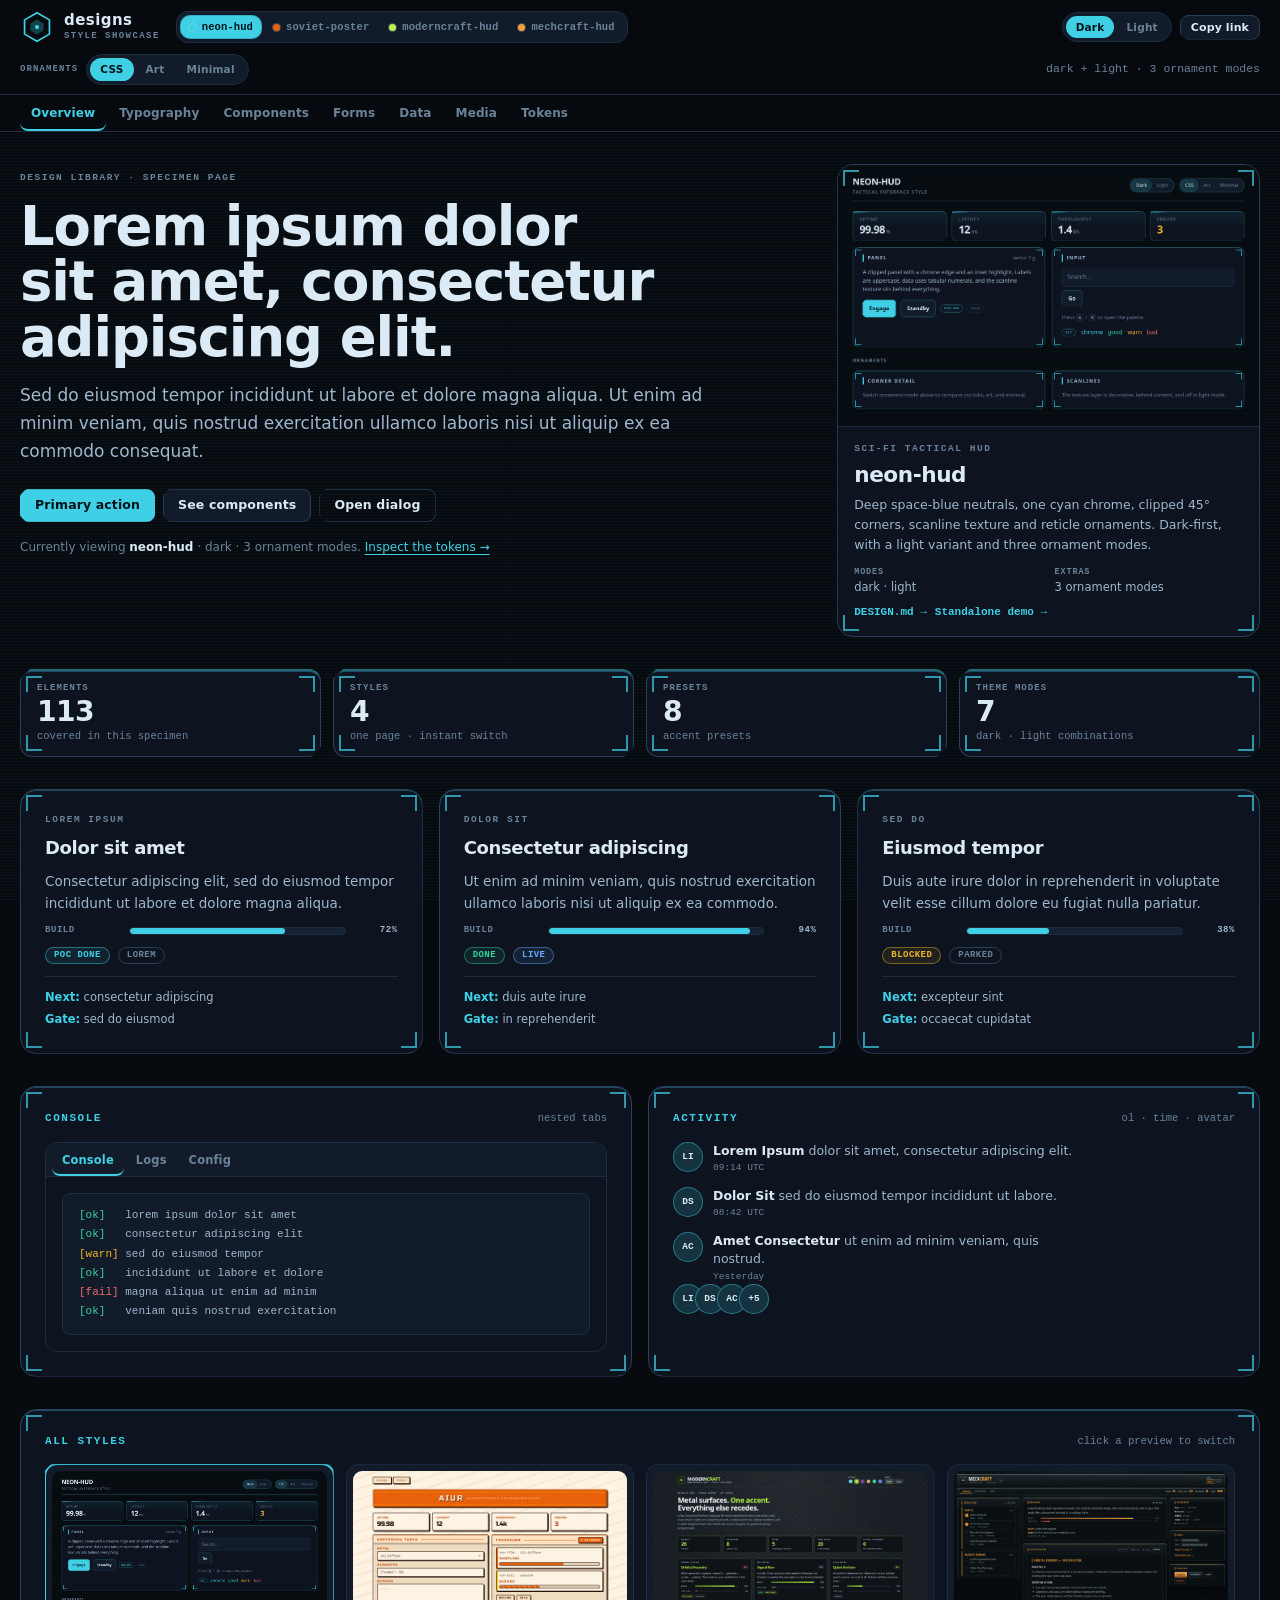
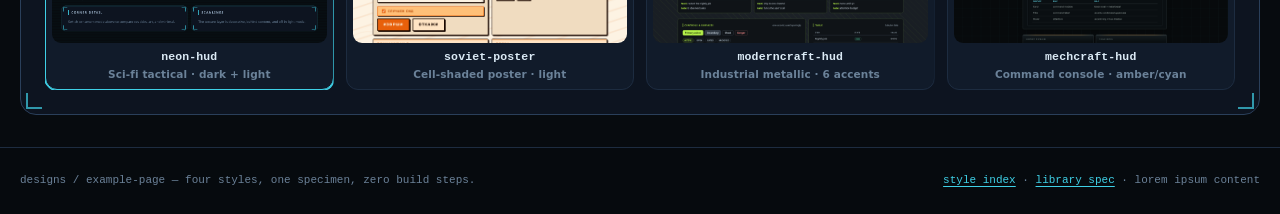
==== example-page/index.html @ d6a27a59 "feat(example-page): add four-style switchable showcase One lorem-ipsum specimen page for neon-hud, s" ====
<!doctype html>
<html lang="en" data-theme="neon-hud" data-mode="dark" data-orn="css">
<head>
  <meta charset="utf-8">
  <meta name="viewport" content="width=device-width, initial-scale=1">
  <meta name="color-scheme" content="dark light">
  <meta name="description" content="A single specimen page for every style in the design library: four switchable themes, live tokens, contrast checks and complete HTML element coverage.">
  <meta name="theme-color" content="#070b0f" id="meta-theme">
  <title>Designs — style showcase</title>
  <link rel="icon" href="assets/favicon.svg" type="image/svg+xml">
  <link rel="preconnect" href="https://fonts.googleapis.com">
  <link rel="preconnect" href="https://fonts.gstatic.com" crossorigin>
  <link href="https://fonts.googleapis.com/css2?family=Play:wght@400;700&family=Russo+One&display=swap" rel="stylesheet">

  <script src="showcase-config.js"></script>
  <script>
    (() => {
      const sections = ["overview", "typography", "components", "forms", "data", "media", "tokens"];
      const hash = location.hash.slice(1);
      if (sections.includes(hash)) {
        window.__initialSection = hash;
        try {
          history.replaceState(null, "", location.pathname + location.search);
        } catch (error) {
          /* file:// — keep the hash; the tab still activates below */
        }
      }
    })();
  </script>
  <link rel="stylesheet" href="../styles/neon-hud/theme.css" media="all" data-theme-css="neon-hud">
  <link rel="stylesheet" href="../styles/soviet-poster/theme.css" media="not all" data-theme-css="soviet-poster">
  <link rel="stylesheet" href="../styles/moderncraft-hud/theme.css" media="not all" data-theme-css="moderncraft-hud">
  <link rel="stylesheet" href="../styles/mechcraft-hud/theme.css" media="not all" data-theme-css="mechcraft-hud">
  <script>showcaseBootstrap();</script>
  <link rel="stylesheet" href="showcase.css">
  <script src="showcase.js" defer></script>
</head>
<body>
<div class="poster-bg" aria-hidden="true"><span class="ring r1"></span><span class="ring r2"></span><span class="tri"></span></div>

<div class="ds-app">
  <header class="ds-header">
    <div class="ds-bar">
      <a class="ds-brand" href="#overview" aria-label="Design showcase — overview">
        <svg class="ds-mark" viewBox="0 0 32 32" aria-hidden="true" focusable="false">
          <path d="M16 2.5l11.7 6.8v13.4L16 29.5 4.3 22.7V9.3z" fill="none" stroke="currentColor" stroke-width="1.6"/>
          <path d="M16 9l6.2 3.6v6.8L16 23l-6.2-3.6v-6.8z" fill="currentColor" opacity=".28"/>
          <circle cx="16" cy="16" r="2" fill="currentColor"/>
        </svg>
        <span><strong>designs</strong><small>style showcase</small></span>
      </a>

      <div class="ds-style-tabs" role="group" aria-label="Design style">
        <button type="button" data-style-choice="neon-hud" aria-pressed="true"><span class="ds-dot" style="--dot:#3fd0e6" aria-hidden="true"></span>neon-hud</button>
        <button type="button" data-style-choice="soviet-poster" aria-pressed="false"><span class="ds-dot" style="--dot:#e8600a" aria-hidden="true"></span>soviet-poster</button>
        <button type="button" data-style-choice="moderncraft-hud" aria-pressed="false"><span class="ds-dot" style="--dot:#b6f34a" aria-hidden="true"></span>moderncraft-hud</button>
        <button type="button" data-style-choice="mechcraft-hud" aria-pressed="false"><span class="ds-dot" style="--dot:#f2a23b" aria-hidden="true"></span>mechcraft-hud</button>
      </div>

      <div class="ds-tools">
        <div class="ds-seg" role="group" aria-label="Colour mode">
          <button type="button" data-mode-choice="dark" aria-pressed="true">Dark</button>
          <button type="button" data-mode-choice="light" aria-pressed="false">Light</button>
        </div>
        <button class="ds-btn small" type="button" id="copy-link">Copy link</button>
      </div>
    </div>

    <div class="ds-options" role="group" aria-label="Style options">
      <div class="ds-opt" data-opt="choice" hidden>
        <span class="ds-opt-label" id="choice-label">Accent</span>
        <div class="ds-swatches" id="choice-options" role="group" aria-labelledby="choice-label"></div>
      </div>
      <div class="ds-opt" data-opt="orn">
        <span class="ds-opt-label" id="orn-label">Ornaments</span>
        <div class="ds-seg" role="group" aria-labelledby="orn-label">
          <button type="button" data-orn-choice="css" aria-pressed="true">CSS</button>
          <button type="button" data-orn-choice="art" aria-pressed="false">Art</button>
          <button type="button" data-orn-choice="minimal" aria-pressed="false">Minimal</button>
        </div>
      </div>
      <span class="ds-style-note" id="style-note">dark + light · 3 ornament modes</span>
    </div>

    <nav class="ds-tabbar" aria-label="Showcase sections">
      <div class="ds-tablist" role="tablist" aria-label="Showcase sections" data-tabgroup="sections">
        <button role="tab" id="tab-overview" aria-controls="overview" aria-selected="true" tabindex="0">Overview</button>
        <button role="tab" id="tab-typography" aria-controls="typography" aria-selected="false" tabindex="-1">Typography</button>
        <button role="tab" id="tab-components" aria-controls="components" aria-selected="false" tabindex="-1">Components</button>
        <button role="tab" id="tab-forms" aria-controls="forms" aria-selected="false" tabindex="-1">Forms</button>
        <button role="tab" id="tab-data" aria-controls="data" aria-selected="false" tabindex="-1">Data</button>
        <button role="tab" id="tab-media" aria-controls="media" aria-selected="false" tabindex="-1">Media</button>
        <button role="tab" id="tab-tokens" aria-controls="tokens" aria-selected="false" tabindex="-1">Tokens</button>
      </div>
    </nav>
  </header>

  <main class="ds-main" id="main">
    <noscript>
      <div class="ds-alert is-warn" role="note">
        <div><strong>JavaScript is off</strong>Style switching, token readouts and the interactive specimens are inactive. The page still renders the default neon-hud style and all content.</div>
      </div>
    </noscript>

    <!-- ============================================================
         OVERVIEW
         ============================================================ -->
    <section class="ds-section" role="tabpanel" id="overview" aria-labelledby="tab-overview" tabindex="0">
      <div class="ds-hero">
        <div class="ds-hero-main">
          <span class="ds-kicker">Design library · specimen page</span>
          <hgroup>
            <h1>Lorem ipsum dolor sit amet, consectetur adipiscing elit.</h1>
            <p class="ds-lead">Sed do eiusmod tempor incididunt ut labore et dolore magna aliqua. Ut enim ad minim veniam, quis nostrud exercitation ullamco laboris nisi ut aliquip ex ea commodo consequat.</p>
          </hgroup>
          <div class="ds-actions">
            <button class="ds-btn primary" type="button" data-demo-toast="Primary action — specimen only.">Primary action</button>
            <button class="ds-btn" type="button" data-tab-target="components">See components</button>
            <button class="ds-btn ghost" type="button" data-dialog-open="specimen-dialog">Open dialog</button>
          </div>
          <p class="ds-hero-note">Currently viewing <strong id="hero-style">neon-hud</strong> · <span id="hero-mode">dark</span> · <span id="hero-choice">3 ornament modes</span>. <a href="#tokens">Inspect the tokens →</a></p>
        </div>

        <aside class="ds-hero-side" aria-label="Active style">
          <figure class="ds-stylecard ds-card">
            <img id="style-preview" src="../styles/neon-hud/preview.png" alt="Preview of neon-hud" width="640" height="400">
            <figcaption>
              <span class="ds-kicker" id="style-tagline">Sci-fi tactical HUD</span>
              <h2 id="style-name">neon-hud</h2>
              <p id="style-desc">Deep space-blue neutrals, one cyan chrome, clipped 45° corners, scanline texture and reticle ornaments. Dark-first, with a light variant and three ornament modes.</p>
              <dl class="ds-facts">
                <div><dt>Modes</dt><dd id="style-modes">dark · light</dd></div>
                <div><dt>Extras</dt><dd id="style-extras">3 ornament modes</dd></div>
              </dl>
              <div class="ds-row">
                <a class="ds-link" id="style-design" href="../styles/neon-hud/DESIGN.md">DESIGN.md →</a>
                <a class="ds-link" id="style-demo" href="../styles/neon-hud/demo.html">Standalone demo →</a>
              </div>
            </figcaption>
          </figure>
        </aside>
      </div>

      <div class="ds-kpis">
        <div class="ds-stat">
          <div class="ds-stat-label">Elements</div>
          <div class="ds-stat-value" id="kpi-elements">113</div>
          <div class="ds-stat-sub">covered in this specimen</div>
        </div>
        <div class="ds-stat">
          <div class="ds-stat-label">Styles</div>
          <div class="ds-stat-value">4</div>
          <div class="ds-stat-sub">one page · instant switch</div>
        </div>
        <div class="ds-stat">
          <div class="ds-stat-label">Presets</div>
          <div class="ds-stat-value">8</div>
          <div class="ds-stat-sub">accent presets</div>
        </div>
        <div class="ds-stat">
          <div class="ds-stat-label">Theme modes</div>
          <div class="ds-stat-value">7</div>
          <div class="ds-stat-sub">dark · light combinations</div>
        </div>
      </div>

      <div class="ds-grid ds-grid-3">
        <article class="ds-card">
          <span class="ds-kicker">Lorem ipsum</span>
          <h3>Dolor sit amet</h3>
          <p>Consectetur adipiscing elit, sed do eiusmod tempor incididunt ut labore et dolore magna aliqua.</p>
          <div class="ds-barrow" role="progressbar" aria-label="Build progress" aria-valuemin="0" aria-valuemax="100" aria-valuenow="72">
            <span>Build</span><span class="ds-bar-track"><span style="width:72%"></span></span><span class="ds-barval">72%</span>
          </div>
          <div class="ds-row"><span class="ds-badge is-accent">poc done</span><span class="ds-badge">lorem</span></div>
          <div class="ds-cardfoot"><div><b>Next:</b> consectetur adipiscing</div><div><b>Gate:</b> sed do eiusmod</div></div>
        </article>

        <article class="ds-card">
          <span class="ds-kicker">Dolor sit</span>
          <h3>Consectetur adipiscing</h3>
          <p>Ut enim ad minim veniam, quis nostrud exercitation ullamco laboris nisi ut aliquip ex ea commodo.</p>
          <div class="ds-barrow" role="progressbar" aria-label="Build progress" aria-valuemin="0" aria-valuemax="100" aria-valuenow="94">
            <span>Build</span><span class="ds-bar-track"><span style="width:94%"></span></span><span class="ds-barval">94%</span>
          </div>
          <div class="ds-row"><span class="ds-badge is-good">done</span><span class="ds-badge is-info">live</span></div>
          <div class="ds-cardfoot"><div><b>Next:</b> duis aute irure</div><div><b>Gate:</b> in reprehenderit</div></div>
        </article>

        <article class="ds-card">
          <span class="ds-kicker">Sed do</span>
          <h3>Eiusmod tempor</h3>
          <p>Duis aute irure dolor in reprehenderit in voluptate velit esse cillum dolore eu fugiat nulla pariatur.</p>
          <div class="ds-barrow" role="progressbar" aria-label="Build progress" aria-valuemin="0" aria-valuemax="100" aria-valuenow="38">
            <span>Build</span><span class="ds-bar-track"><span style="width:38%"></span></span><span class="ds-barval">38%</span>
          </div>
          <div class="ds-row"><span class="ds-badge is-warn">blocked</span><span class="ds-badge">parked</span></div>
          <div class="ds-cardfoot"><div><b>Next:</b> excepteur sint</div><div><b>Gate:</b> occaecat cupidatat</div></div>
        </article>
      </div>

      <div class="ds-grid ds-grid-2">
        <section class="ds-panel">
          <div class="ds-panelhead"><h2>Console</h2><span>nested tabs</span></div>
          <div class="ds-tabs" data-tabs>
            <div class="ds-tablist" role="tablist" aria-label="Console panes">
              <button role="tab" id="tab-console" aria-controls="pane-console" aria-selected="true" tabindex="0">Console</button>
              <button role="tab" id="tab-logs" aria-controls="pane-logs" aria-selected="false" tabindex="-1">Logs</button>
              <button role="tab" id="tab-config" aria-controls="pane-config" aria-selected="false" tabindex="-1">Config</button>
            </div>
            <div role="tabpanel" id="pane-console" aria-labelledby="tab-console">
              <pre class="ds-log"><code><span class="is-good">[ok]</span>   lorem ipsum dolor sit amet
<span class="is-good">[ok]</span>   consectetur adipiscing elit
<span class="is-warn">[warn]</span> sed do eiusmod tempor
<span class="is-good">[ok]</span>   incididunt ut labore et dolore
<span class="is-bad">[fail]</span> magna aliqua ut enim ad minim
<span class="is-good">[ok]</span>   veniam quis nostrud exercitation</code></pre>
            </div>
            <div role="tabpanel" id="pane-logs" aria-labelledby="tab-logs" hidden>
              <p class="ds-note">Duis aute irure dolor in reprehenderit in voluptate velit esse.</p>
              <pre class="ds-log"><code>09:14:02  lorem.ipsum      start
09:14:03  dolor.sit        ok
09:14:04  amet.consectetur warn
09:14:05  adipiscing.elit ok</code></pre>
            </div>
            <div role="tabpanel" id="pane-config" aria-labelledby="tab-config" hidden>
              <dl class="ds-facts">
                <div><dt>Mode</dt><dd>lorem</dd></div>
                <div><dt>Seed</dt><dd>42</dd></div>
                <div><dt>Steps</dt><dd>20</dd></div>
                <div><dt>Scale</dt><dd>1.5</dd></div>
              </dl>
              <p class="ds-note" style="margin-top: 10px;"><code>lorem.ipsum({ dolor: true })</code></p>
            </div>
          </div>
        </section>

        <section class="ds-panel">
          <div class="ds-panelhead"><h2>Activity</h2><span>ol · time · avatar</span></div>
          <ol class="ds-feed">
            <li>
              <span class="ds-avatar" aria-hidden="true">LI</span>
              <div><p><strong>Lorem Ipsum</strong> dolor sit amet, consectetur adipiscing elit.</p><time datetime="2026-10-21T09:14:00Z">09:14 UTC</time></div>
            </li>
            <li>
              <span class="ds-avatar" aria-hidden="true">DS</span>
              <div><p><strong>Dolor Sit</strong> sed do eiusmod tempor incididunt ut labore.</p><time datetime="2026-10-21T08:42:00Z">08:42 UTC</time></div>
            </li>
            <li>
              <span class="ds-avatar" aria-hidden="true">AC</span>
              <div><p><strong>Amet Consectetur</strong> ut enim ad minim veniam, quis nostrud.</p><time datetime="2026-10-20T21:07:00Z">Yesterday</time></div>
            </li>
          </ol>
          <div class="ds-avatars" aria-label="Participants">
            <span class="ds-avatar" aria-hidden="true">LI</span>
            <span class="ds-avatar" aria-hidden="true">DS</span>
            <span class="ds-avatar" aria-hidden="true">AC</span>
            <span class="ds-avatar" aria-hidden="true">+5</span>
          </div>
        </section>
      </div>

      <section class="ds-panel">
        <div class="ds-panelhead"><h2>All styles</h2><span>click a preview to switch</span></div>
        <div class="ds-gallery-grid">
          <button class="ds-gallery-item" type="button" data-style-choice="neon-hud" aria-pressed="true">
            <img src="../styles/neon-hud/preview.png" alt="neon-hud preview" width="640" height="400" loading="lazy">
            <span>neon-hud</span><small>Sci-fi tactical · dark + light</small>
          </button>
          <button class="ds-gallery-item" type="button" data-style-choice="soviet-poster" aria-pressed="false">
            <img src="../styles/soviet-poster/preview.png" alt="soviet-poster preview" width="640" height="400" loading="lazy">
            <span>soviet-poster</span><small>Cell-shaded poster · light</small>
          </button>
          <button class="ds-gallery-item" type="button" data-style-choice="moderncraft-hud" aria-pressed="false">
            <img src="../styles/moderncraft-hud/preview.png" alt="moderncraft-hud preview" width="640" height="400" loading="lazy">
            <span>moderncraft-hud</span><small>Industrial metallic · 6 accents</small>
          </button>
          <button class="ds-gallery-item" type="button" data-style-choice="mechcraft-hud" aria-pressed="false">
            <img src="../styles/mechcraft-hud/preview.png" alt="mechcraft-hud preview" width="640" height="400" loading="lazy">
            <span>mechcraft-hud</span><small>Command console · amber/cyan</small>
          </button>
        </div>
      </section>
    </section>

    <!-- ============================================================
         TYPOGRAPHY
         ============================================================ -->
    <section class="ds-section" role="tabpanel" id="typography" aria-labelledby="tab-typography" tabindex="0" hidden>
      <section class="ds-panel">
        <div class="ds-panelhead"><h2>Heading scale</h2><span>h1–h6</span></div>
        <div class="ds-hstack">
          <div class="ds-hrow"><span class="ds-token">h1</span><h1>Lorem ipsum dolor sit amet</h1><span class="ds-size" data-size-for="h1"></span></div>
          <div class="ds-hrow"><span class="ds-token">h2</span><h2>Consectetur adipiscing elit</h2><span class="ds-size" data-size-for="h2"></span></div>
          <div class="ds-hrow"><span class="ds-token">h3</span><h3>Sed do eiusmod tempor</h3><span class="ds-size" data-size-for="h3"></span></div>
          <div class="ds-hrow"><span class="ds-token">h4</span><h4>Incididunt ut labore</h4><span class="ds-size" data-size-for="h4"></span></div>
          <div class="ds-hrow"><span class="ds-token">h5</span><h5>Et dolore magna aliqua</h5><span class="ds-size" data-size-for="h5"></span></div>
          <div class="ds-hrow"><span class="ds-token">h6</span><h6>Ut enim ad minim veniam</h6><span class="ds-size" data-size-for="h6"></span></div>
        </div>
      </section>

      <div class="ds-grid ds-grid-2">
        <section class="ds-panel">
          <div class="ds-panelhead"><h2>Inline semantics</h2><span>prose</span></div>
          <div class="ds-prose">
            <p>Lorem <strong>ipsum dolor sit amet</strong>, <em>consectetur adipiscing</em> elit, sed do <b>eiusmod</b> tempor <i>incididunt</i> ut <u>labore et dolore</u> magna <small>aliqua</small>. <mark>Ut enim ad minim veniam</mark>, quis nostrud <abbr title="HyperText Markup Language">HTML</abbr> exercitation ullamco <dfn title="Lorem ipsum">lorem ipsum</dfn> laboris nisi ut <a href="#tokens">aliquip ex ea</a> commodo consequat. Duis aute irure dolor in <cite>reprehenderit</cite> in voluptate velit esse <q cite="https://example.com/lorem">cillum dolore eu fugiat</q> nulla pariatur.</p>
            <p>Excepteur <code>sint occaecat</code> cupidatat non proident, sunt in culpa qui <kbd>Ctrl</kbd> + <kbd>K</kbd> officia deserunt <samp>mollit anim id est laborum</samp>. Press <var>x</var> = <data value="42">42</data> at <time datetime="2026-10-21T09:14:00Z">09:14 UTC</time>, <del datetime="2026-10-20">old value</del> <ins datetime="2026-10-21">new value</ins>, H<sub>2</sub>O and E = mc<sup>2</sup>; <s>superseded</s>.</p>
            <p><bdi>مرحبا</bdi> · <bdo dir="rtl">Lorem ipsum</bdo> · <ruby>漢<rp>(</rp><rt>kan</rt><rp>)</rp></ruby> · a long token: <span>https://example.com/<wbr>lorem/<wbr>ipsum-dolor-sit-amet</span> · <span>a plain span</span>.<br>Second line after a <code>&lt;br&gt;</code>.</p>
            <p>Links: <a href="#overview">internal anchor</a>, <a href="mailto:lorem@example.com">mailto</a>, <a href="tel:+38970000000">tel</a>. Keyboard focus follows the same ring as every other control.</p>
          </div>
        </section>

        <aside class="ds-panel">
          <div class="ds-panelhead"><h2>Quote &amp; citation</h2><span>blockquote · cite</span></div>
          <figure class="ds-quote">
            <blockquote cite="https://example.com/lorem"><p>“Sed ut perspiciatis unde omnis iste natus error sit voluptatem accusantium doloremque laudantium, totam rem aperiam.”</p></blockquote>
            <figcaption>— Lorem Ipsum, <cite>De Finibus Bonorum et Malorum</cite></figcaption>
          </figure>
          <h3 style="margin-top: var(--s4);">Definition list</h3>
          <dl class="ds-facts">
            <div><dt>Lorem</dt><dd>ipsum dolor sit amet</dd></div>
            <div><dt>Dolor</dt><dd>consectetur adipiscing</dd></div>
            <div><dt>Sed do</dt><dd>eiusmod tempor</dd></div>
            <div><dt>Labore</dt><dd>et dolore magna</dd></div>
          </dl>
          <h3 style="margin-top: var(--s4);">Address</h3>
          <address>Lorem Ipsum<br>42 Consectetur Street<br>Dolor Sit, Amet 1000</address>
          <hr>
          <p class="ds-note">Lorem ipsum dolor sit amet — the definition list above is a real <code>&lt;dl&gt;</code>, not a table.</p>
        </aside>
      </div>

      <div class="ds-grid ds-grid-2">
        <section class="ds-panel">
          <div class="ds-panelhead"><h2>Lists</h2><span>ul · ol · menu</span></div>
          <div class="ds-grid ds-grid-2">
            <div>
              <h3>Unordered</h3>
              <ul>
                <li>Lorem ipsum dolor</li>
                <li>Consectetur adipiscing
                  <ul><li>Sed do eiusmod</li><li>Tempor incididunt</li></ul>
                </li>
                <li>Ut labore et dolore</li>
              </ul>
            </div>
            <div>
              <h3>Ordered</h3>
              <ol start="3" reversed>
                <li value="5">Magna aliqua</li>
                <li>Ut enim ad minim</li>
                <li>Quis nostrud</li>
              </ol>
            </div>
          </div>
          <h3 style="margin-top: var(--s4);">Menu</h3>
          <menu class="ds-menu">
            <li><button type="button" data-demo-toast="Lorem ipsum action.">Lorem ipsum</button></li>
            <li><button type="button" data-demo-toast="Dolor sit action.">Dolor sit amet</button></li>
            <li><button type="button" data-demo-toast="Consectetur action.">Consectetur adipiscing</button></li>
          </menu>
        </section>

        <section class="ds-panel">
          <div class="ds-panelhead"><h2>Code &amp; keys</h2><span>pre · code · kbd</span></div>
          <pre><code>function lorem(ipsum) {
  const dolor = sit.amet({
    consectetur: true,
    adipiscing: "elit",
  });
  return dolor?.tempor ?? "incididunt";
}

// A deliberately long line to demonstrate horizontal overflow: lorem ipsum dolor sit amet, consectetur adipiscing elit, sed do eiusmod tempor incididunt ut labore.</code></pre>
          <p class="ds-note" style="margin-top: 10px;">Inline <code>dolor.sit()</code>, output <samp>lorem: ok</samp>, variable <var>ipsum</var>, keys <kbd>Ctrl</kbd> + <kbd>K</kbd>.</p>
        </section>
      </div>

      <div class="ds-grid ds-grid-2">
        <section class="ds-panel">
          <div class="ds-panelhead"><h2>State text</h2><span>mark · del · ins</span></div>
          <p style="line-height: 1.9;">Lorem <mark>ipsum dolor</mark> sit <del datetime="2026-10-20">amet</del> <ins datetime="2026-10-21">consectetur</ins> adipiscing elit. Water is H<sub>2</sub>O and the equation is E = mc<sup>2</sup>. <small>This is small print.</small> <s>Duis aute irure</s> dolor in reprehenderit.</p>
        </section>

        <section class="ds-panel">
          <div class="ds-panelhead"><h2>Math &amp; ruby</h2><span>math · ruby</span></div>
          <math display="block" aria-label="E equals m c squared">
            <mi>E</mi><mo>=</mo><mi>m</mi><msup><mi>c</mi><mn>2</mn></msup>
          </math>
          <p style="margin-top: var(--s3);">Japanese ruby: <ruby>漢<rp>(</rp><rt>kan</rt><rp>)</rp></ruby> <ruby>字<rp>(</rp><rt>ji</rt><rp>)</rp></ruby>. Bi-directional text: <bdi>مرحبا بالعالم</bdi>.</p>
        </section>
      </div>
    </section>

    <!-- ============================================================
         COMPONENTS
         ============================================================ -->
    <section class="ds-section" role="tabpanel" id="components" aria-labelledby="tab-components" tabindex="0" hidden>
      <section class="ds-panel">
        <div class="ds-panelhead"><h2>Buttons</h2><span>variants · states</span></div>
        <div class="ds-row">
          <button class="ds-btn primary" type="button" data-demo-toast="Primary button.">Primary</button>
          <button class="ds-btn" type="button" data-demo-toast="Secondary button.">Secondary</button>
          <button class="ds-btn ghost" type="button" data-demo-toast="Ghost button.">Ghost</button>
          <button class="ds-btn danger" type="button" data-demo-toast="Danger button.">Danger</button>
          <button class="ds-btn small" type="button" data-demo-toast="Small button.">Small</button>
          <button class="ds-btn" type="button" disabled>Disabled</button>
          <button class="ds-btn" type="button" aria-busy="true"><span class="ds-spinner" aria-hidden="true"></span> Loading</button>
          <button class="ds-btn icon" type="button" aria-label="Add lorem">
            <svg viewBox="0 0 16 16" width="14" height="14" aria-hidden="true"><path d="M8 2v12M2 8h12" fill="none" stroke="currentColor" stroke-width="1.8" stroke-linecap="round"/></svg>
          </button>
        </div>
        <div class="ds-row" style="margin-top: var(--s3);">
          <button type="button" data-demo-toast="Raw button.">Raw button</button>
          <button type="button" disabled>Raw disabled</button>
          <a class="ds-btn ghost" href="#overview">Link as button</a>
          <span class="ds-note">Raw elements are styled by the same token layer.</span>
        </div>
      </section>

      <section class="ds-panel">
        <div class="ds-panelhead"><h2>Tags &amp; status</h2><span>chips · badges · lamps</span></div>
        <div class="ds-chips" role="group" aria-label="Filter chips">
          <button class="ds-chip active" type="button" data-chip aria-pressed="true">Active</button>
          <button class="ds-chip" type="button" data-chip aria-pressed="false">Open</button>
          <button class="ds-chip" type="button" data-chip aria-pressed="false">Gated</button>
          <button class="ds-chip" type="button" data-chip aria-pressed="false">Archived</button>
        </div>
        <div class="ds-row" style="margin-top: var(--s3);">
          <span class="ds-badge">lorem</span>
          <span class="ds-badge is-good">done</span>
          <span class="ds-badge is-warn">blocked</span>
          <span class="ds-badge is-bad">overdue</span>
          <span class="ds-badge is-info">info</span>
          <span class="ds-badge is-accent">accent</span>
          <span class="ds-lamp">live</span>
          <span class="ds-lamp is-warn">degraded</span>
          <span class="ds-lamp is-bad">down</span>
          <span class="ds-lamp is-idle">idle</span>
        </div>
        <div class="ds-row" style="margin-top: var(--s4);">
          <div class="ds-avatars" aria-label="Participants">
            <span class="ds-avatar" aria-hidden="true">LI</span>
            <span class="ds-avatar" aria-hidden="true">DS</span>
            <span class="ds-avatar" aria-hidden="true">AC</span>
            <span class="ds-avatar" aria-hidden="true">+5</span>
          </div>
          <nav class="ds-breadcrumb" aria-label="Breadcrumb">
            <a href="#overview">lorem</a><span aria-hidden="true">/</span>
            <a href="#components">ipsum</a><span aria-hidden="true">/</span>
            <span aria-current="page">dolor</span>
          </nav>
          <span class="ds-spacer"></span>
          <nav class="ds-pagination" aria-label="Pagination example">
            <button class="ds-btn" type="button" aria-label="Previous page">‹</button>
            <button class="ds-btn" type="button" aria-current="page">1</button>
            <button class="ds-btn" type="button">2</button>
            <button class="ds-btn" type="button">3</button>
            <button class="ds-btn" type="button" aria-label="Next page">›</button>
          </nav>
        </div>
      </section>

      <section class="ds-panel">
        <div class="ds-panelhead"><h2>Alerts</h2><span>info · good · warn · bad</span></div>
        <div class="ds-grid ds-grid-2">
          <div class="ds-alert"><div><strong>Lorem ipsum</strong>Dolor sit amet, consectetur adipiscing elit, sed do eiusmod tempor.</div></div>
          <div class="ds-alert is-good"><div><strong>Consectetur adipiscing</strong>Ut enim ad minim veniam, quis nostrud exercitation ullamco.</div></div>
          <div class="ds-alert is-warn"><div><strong>Sed do eiusmod</strong>Duis aute irure dolor in reprehenderit in voluptate velit.</div></div>
          <div class="ds-alert is-bad"><div><strong>Tempor incididunt</strong>Excepteur sint occaecat cupidatat non proident, sunt in culpa.</div></div>
        </div>
      </section>

      <div class="ds-grid ds-grid-2">
        <section class="ds-panel">
          <div class="ds-panelhead"><h2>Accordion</h2><span>details · summary</span></div>
          <div class="ds-accordion">
            <details open>
              <summary>Lorem ipsum dolor sit amet?</summary>
              <p>Consectetur adipiscing elit, sed do eiusmod tempor incididunt ut labore et dolore magna aliqua.</p>
            </details>
            <details>
              <summary>Ut enim ad minim veniam?</summary>
              <p>Quis nostrud exercitation ullamco laboris nisi ut aliquip ex ea commodo consequat.</p>
            </details>
            <details>
              <summary>Duis aute irure dolor?</summary>
              <p>In reprehenderit in voluptate velit esse cillum dolore eu fugiat nulla pariatur.</p>
            </details>
          </div>
        </section>

        <section class="ds-panel">
          <div class="ds-panelhead"><h2>Overlays</h2><span>dialog · toast · tooltip</span></div>
          <div class="ds-actions" style="margin-top: 0;">
            <button class="ds-btn primary" type="button" data-dialog-open="specimen-dialog">Open dialog</button>
            <button class="ds-btn" type="button" data-demo-toast="Lorem ipsum toast — three seconds.">Show toast</button>
          </div>
          <p class="ds-note" style="margin-top: var(--s3);">Hover or focus <span class="ds-tip" tabindex="0" aria-describedby="tip-lorem" data-tip="Consectetur adipiscing elit.">dolor sit amet</span> for a CSS tooltip.</p>
          <span class="ds-sr-only" id="tip-lorem">Consectetur adipiscing elit, sed do eiusmod tempor incididunt.</span>
        </section>
      </div>

      <section class="ds-panel">
        <div class="ds-panelhead"><h2>Component states</h2><span>tabs · empty · loading</span></div>
        <div class="ds-tabs" data-tabs>
          <div class="ds-tablist" role="tablist" aria-label="Component states">
            <button role="tab" id="tab-state-default" aria-controls="state-default" aria-selected="true" tabindex="0">Default</button>
            <button role="tab" id="tab-state-empty" aria-controls="state-empty" aria-selected="false" tabindex="-1">Empty</button>
            <button role="tab" id="tab-state-loading" aria-controls="state-loading" aria-selected="false" tabindex="-1">Loading</button>
          </div>
          <div role="tabpanel" id="state-default" aria-labelledby="tab-state-default">
            <p>Lorem ipsum dolor sit amet, consectetur adipiscing elit, sed do eiusmod tempor incididunt ut labore.</p>
            <div class="ds-row" style="margin-top: var(--s3);">
              <span class="ds-badge is-good">ready</span>
              <span class="ds-badge">lorem</span>
            </div>
          </div>
          <div role="tabpanel" id="state-empty" aria-labelledby="tab-state-empty" hidden>
            <div class="ds-empty">
              <strong>Lorem ipsum is empty</strong>
              <p>Duis aute irure dolor in reprehenderit. Add a specimen to continue.</p>
              <button class="ds-btn primary" type="button" data-demo-toast="Lorem ipsum created.">Create specimen</button>
            </div>
          </div>
          <div role="tabpanel" id="state-loading" aria-labelledby="tab-state-loading" hidden>
            <div class="ds-row" style="margin-bottom: var(--s3);">
              <span class="ds-spinner" role="status" aria-label="Loading"></span>
              <span class="ds-note">Lorem ipsum loading…</span>
            </div>
            <div class="ds-skeleton is-wide" style="margin-bottom: 8px;"></div>
            <div class="ds-skeleton is-mid" style="margin-bottom: 8px;"></div>
            <div class="ds-skeleton is-wide"></div>
          </div>
        </div>
      </section>

      <div class="ds-grid ds-grid-2">
        <section class="ds-panel">
          <div class="ds-panelhead"><h2>Search</h2><span>search element</span></div>
          <search>
            <form class="ds-search" id="search-form">
              <label class="ds-sr-only" for="search-input">Search the specimen</label>
              <input id="search-input" name="q" type="search" placeholder="Lorem ipsum…">
              <button class="ds-btn primary" type="submit">Search</button>
            </form>
          </search>
          <p class="ds-note" style="margin-top: 8px;">A real <code>&lt;search&gt;</code> landmark wrapping a form; submit is a demo.</p>
        </section>

        <section class="ds-panel">
          <div class="ds-panelhead"><h2>Actions menu</h2><span>menu element</span></div>
          <menu class="ds-menu">
            <li><button type="button" data-demo-toast="Lorem ipsum action.">Lorem ipsum</button></li>
            <li><button type="button" data-demo-toast="Dolor sit action.">Dolor sit amet</button></li>
            <li><button type="button" data-demo-toast="Consectetur action.">Consectetur adipiscing</button></li>
          </menu>
        </section>
      </div>
    </section>

    <!-- ============================================================
         FORMS
         ============================================================ -->
    <section class="ds-section" role="tabpanel" id="forms" aria-labelledby="tab-forms" tabindex="0" hidden>
      <form class="ds-panel" id="demo-form" novalidate>
        <div class="ds-formhead">
          <h2>Lorem ipsum application</h2>
          <p>Fields marked <span class="ds-req">*</span> are required. Submitting is a demo.</p>
        </div>
        <div class="ds-alert is-bad" id="form-status" role="alert" hidden></div>

        <fieldset class="ds-fieldset">
          <legend>Identity</legend>
          <div class="ds-formgrid">
            <div class="ds-field">
              <label for="f-name">Full name <span class="ds-req">*</span></label>
              <input id="f-name" name="name" type="text" autocomplete="name" placeholder="Lorem Ipsum" required minlength="2" aria-describedby="f-name-help f-name-error">
              <p class="ds-help" id="f-name-help">Ut enim ad minim veniam, quis nostrud.</p>
              <p class="ds-error" id="f-name-error" hidden></p>
            </div>
            <div class="ds-field">
              <label for="f-email">Email <span class="ds-req">*</span></label>
              <input id="f-email" name="email" type="email" autocomplete="email" placeholder="lorem@example.com" required aria-describedby="f-email-error">
              <p class="ds-error" id="f-email-error" hidden></p>
            </div>
            <div class="ds-field">
              <label for="f-phone">Phone</label>
              <input id="f-phone" name="phone" type="tel" inputmode="tel" autocomplete="tel" placeholder="+389 70 000 000" pattern="[+0-9 ()-]{6,}">
            </div>
            <div class="ds-field">
              <label for="f-url">Website</label>
              <input id="f-url" name="url" type="url" placeholder="https://example.com">
            </div>
            <div class="ds-field">
              <label for="f-search">Search</label>
              <input id="f-search" name="search" type="search" placeholder="Lorem ipsum…">
            </div>
            <div class="ds-field">
              <label for="f-pass">Password</label>
              <div class="ds-inputgroup">
                <input id="f-pass" name="password" type="password" autocomplete="new-password" minlength="8" placeholder="••••••••">
                <button class="ds-btn small" type="button" id="toggle-pass" aria-controls="f-pass" aria-pressed="false">Show</button>
              </div>
            </div>
            <div class="ds-field">
              <label for="f-number">Number</label>
              <input id="f-number" name="number" type="number" min="0" max="100" step="1" value="42">
            </div>
            <div class="ds-field">
              <label for="f-date">Date</label>
              <input id="f-date" name="date" type="date" value="2026-10-21">
            </div>
            <div class="ds-field">
              <label for="f-time">Time</label>
              <input id="f-time" name="time" type="time" value="09:30">
            </div>
            <div class="ds-field">
              <label for="f-datetime">Date &amp; time</label>
              <input id="f-datetime" name="datetime" type="datetime-local" value="2026-10-21T09:30">
            </div>
            <div class="ds-field">
              <label for="f-month">Month</label>
              <input id="f-month" name="month" type="month" value="2026-10">
            </div>
            <div class="ds-field">
              <label for="f-week">Week</label>
              <input id="f-week" name="week" type="week" value="2026-W43">
            </div>
          </div>
        </fieldset>

        <fieldset class="ds-fieldset">
          <legend>Details</legend>
          <div class="ds-formgrid">
            <div class="ds-field">
              <label for="f-select">Select</label>
              <select id="f-select" name="select">
                <optgroup label="Lorem">
                  <option>Dolor sit</option>
                  <option>Amet consectetur</option>
                </optgroup>
                <optgroup label="Ipsum">
                  <option>Adipiscing elit</option>
                  <option>Sed do eiusmod</option>
                </optgroup>
              </select>
            </div>
            <div class="ds-field">
              <label for="f-datalist">Datalist</label>
              <input id="f-datalist" name="datalist" list="lorem-list" placeholder="Pick or type…">
              <datalist id="lorem-list">
                <option value="Lorem"></option>
                <option value="Dolor"></option>
                <option value="Consectetur"></option>
                <option value="Adipiscing"></option>
              </datalist>
            </div>
            <div class="ds-field wide">
              <div class="ds-labelrow">
                <label for="f-range">Range</label>
                <span class="ds-meta"><output id="range-out" for="f-range">40</output></span>
              </div>
              <input id="f-range" name="range" type="range" min="0" max="100" value="40" style="--pct: 40%">
            </div>
            <div class="ds-field">
              <div class="ds-labelrow">
                <label for="f-color">Colour</label>
                <span class="ds-meta"><output id="color-out" for="f-color">#3fd0e6</output></span>
              </div>
              <input id="f-color" name="color" type="color" value="#3fd0e6">
            </div>
            <div class="ds-field">
              <label for="f-file">File</label>
              <input id="f-file" name="file" type="file" multiple aria-describedby="file-out">
              <p class="ds-help" id="file-out">No files selected.</p>
            </div>
            <div class="ds-field wide">
              <div class="ds-labelrow">
                <label for="f-message">Message <span class="ds-req">*</span></label>
                <span class="ds-meta"><output id="msg-count" for="f-message">0</output>/280</span>
              </div>
              <textarea id="f-message" name="message" rows="4" maxlength="280" required placeholder="Lorem ipsum dolor sit amet…" aria-describedby="f-message-help f-message-error"></textarea>
              <p class="ds-help" id="f-message-help">Ut enim ad minim veniam, quis nostrud exercitation.</p>
              <p class="ds-error" id="f-message-error" hidden></p>
            </div>
          </div>

          <div class="ds-checks">
            <label class="ds-check"><input type="checkbox" name="updates" checked> Lorem ipsum updates</label>
            <label class="ds-check"><input type="checkbox" name="terms" required aria-describedby="terms-error"> <span>I agree to the <a href="#overview">terms</a> <span class="ds-req">*</span></span></label>
            <p class="ds-error" id="terms-error" hidden></p>
          </div>

          <fieldset class="ds-radios">
            <legend>Notification</legend>
            <label><input type="radio" name="notify" value="email" checked> Email</label>
            <label><input type="radio" name="notify" value="sms"> SMS</label>
            <label><input type="radio" name="notify" value="none"> None</label>
          </fieldset>

          <label class="ds-switch"><input type="checkbox" role="switch" name="digest" checked> <span>Lorem ipsum digest</span></label>
          <input type="hidden" name="specimen" value="lorem-ipsum">
        </fieldset>

        <div class="ds-actions">
          <button class="ds-btn primary" type="submit">Submit specimen</button>
          <button class="ds-btn ghost" type="reset">Reset</button>
        </div>
        <output id="form-out" class="ds-output" for="f-name f-email" aria-live="polite">No submission yet.</output>
      </form>

      <div class="ds-grid ds-grid-2">
        <section class="ds-panel">
          <div class="ds-panelhead"><h2>Native controls</h2><span>disabled · readonly · invalid</span></div>
          <div class="ds-field">
            <label for="state-disabled">Disabled</label>
            <input id="state-disabled" type="text" value="Lorem ipsum" disabled>
          </div>
          <div class="ds-field">
            <label for="state-readonly">Read-only</label>
            <input id="state-readonly" type="text" value="Dolor sit amet" readonly>
          </div>
          <div class="ds-field is-invalid">
            <label for="state-invalid">Invalid</label>
            <input id="state-invalid" type="email" value="lorem@" aria-invalid="true" aria-describedby="state-invalid-error">
            <p class="ds-error" id="state-invalid-error">Lorem ipsum dolor sit amet.</p>
          </div>
          <div class="ds-field">
            <label for="state-select">Select</label>
            <select id="state-select"><option>Lorem ipsum</option><option>Dolor sit</option></select>
          </div>
          <div class="ds-field">
            <label for="state-textarea">Textarea</label>
            <textarea id="state-textarea" rows="2">Lorem ipsum dolor sit amet.</textarea>
          </div>
        </section>

        <section class="ds-panel">
          <div class="ds-panelhead"><h2>Meters &amp; groups</h2><span>progress · meter · fieldset</span></div>
          <label class="ds-label" for="progress-1">Determinate progress</label>
          <progress id="progress-1" value="68" max="100">68%</progress>
          <label class="ds-label" for="progress-2" style="margin-top: 10px;">Indeterminate progress</label>
          <progress id="progress-2" max="100">Loading…</progress>
          <label class="ds-label" for="meter-1" style="margin-top: 10px;">Meter</label>
          <meter id="meter-1" value="0.62" min="0" max="1" low="0.3" high="0.7" optimum="0.9">62%</meter>

          <fieldset class="ds-fieldset" disabled style="margin-top: var(--s4);">
            <legend>Disabled fieldset</legend>
            <label class="ds-check"><input type="checkbox" checked> Lorem ipsum</label>
            <div class="ds-field" style="margin-top: 8px;">
              <label for="disabled-input">Lorem</label>
              <input id="disabled-input" type="text" value="Dolor sit amet">
            </div>
          </fieldset>

          <form class="ds-miniform" id="mini-form" novalidate style="margin-top: var(--s4);">
            <div class="ds-field">
              <label for="mini-search">Input buttons</label>
              <input id="mini-search" type="search" value="Lorem ipsum">
            </div>
            <div class="ds-row">
              <input class="ds-btn primary" type="submit" value="Submit">
              <input class="ds-btn ghost" type="reset" value="Reset">
              <input class="ds-btn ghost" type="button" value="Input button" data-demo-toast="Input button clicked.">
              <input type="image" src="assets/favicon.svg" alt="Submit specimen" width="30" height="30">
            </div>
          </form>
        </section>
      </div>
    </section>

    <!-- ============================================================
         DATA
         ============================================================ -->
    <section class="ds-section" role="tabpanel" id="data" aria-labelledby="tab-data" tabindex="0" hidden>
      <section class="ds-panel">
        <div class="ds-panelhead"><h2>Table</h2><span>sortable · caption · tfoot</span></div>
        <div class="ds-tablewrap">
          <table class="ds-table" id="specimen-table">
            <caption>Lorem ipsum dolor sit amet — specimen ledger</caption>
            <colgroup>
              <col style="width:12%">
              <col style="width:36%">
              <col>
              <col>
              <col>
            </colgroup>
            <thead>
              <tr>
                <th scope="col" aria-sort="ascending"><button class="ds-sort" type="button" data-sort="0">ID <span class="ds-sort-ind" aria-hidden="true">▲</span></button></th>
                <th scope="col" aria-sort="none"><button class="ds-sort" type="button" data-sort="1">Project <span class="ds-sort-ind" aria-hidden="true">↕</span></button></th>
                <th scope="col" aria-sort="none"><button class="ds-sort" type="button" data-sort="2">Status <span class="ds-sort-ind" aria-hidden="true">↕</span></button></th>
                <th scope="col" class="num" aria-sort="none"><button class="ds-sort" type="button" data-sort="3">Build <span class="ds-sort-ind" aria-hidden="true">↕</span></button></th>
                <th scope="col" class="num" aria-sort="none"><button class="ds-sort" type="button" data-sort="4">Traction <span class="ds-sort-ind" aria-hidden="true">↕</span></button></th>
              </tr>
            </thead>
            <tbody>
              <tr><td data-sort-value="LP-01">LP-01</td><td>Lorem ipsum dolor</td><td><span class="ds-badge is-good">done</span></td><td class="num" data-sort-value="92">92%</td><td class="num" data-sort-value="14">14%</td></tr>
              <tr><td data-sort-value="LP-02">LP-02</td><td>Consectetur adipiscing</td><td><span class="ds-badge is-info">doing</span></td><td class="num" data-sort-value="78">78%</td><td class="num" data-sort-value="9">9%</td></tr>
              <tr><td data-sort-value="LP-03">LP-03</td><td>Sed do eiusmod tempor</td><td><span class="ds-badge">open</span></td><td class="num" data-sort-value="64">64%</td><td class="num" data-sort-value="0">0%</td></tr>
              <tr><td data-sort-value="LP-04">LP-04</td><td>Incididunt ut labore</td><td><span class="ds-badge is-good">done</span></td><td class="num" data-sort-value="88">88%</td><td class="num" data-sort-value="21">21%</td></tr>
              <tr><td data-sort-value="LP-05">LP-05</td><td>Et dolore magna aliqua</td><td><span class="ds-badge is-warn">blocked</span></td><td class="num" data-sort-value="41">41%</td><td class="num" data-sort-value="3">3%</td></tr>
              <tr><td data-sort-value="LP-06">LP-06</td><td>Ut enim ad minim veniam</td><td><span class="ds-badge">open</span></td><td class="num" data-sort-value="57">57%</td><td class="num" data-sort-value="0">0%</td></tr>
              <tr><td data-sort-value="LP-07">LP-07</td><td>Quis nostrud exercitation</td><td><span class="ds-badge is-info">doing</span></td><td class="num" data-sort-value="73">73%</td><td class="num" data-sort-value="12">12%</td></tr>
              <tr><td data-sort-value="LP-08">LP-08</td><td>Ullamco laboris nisi</td><td><span class="ds-badge is-good">done</span></td><td class="num" data-sort-value="96">96%</td><td class="num" data-sort-value="27">27%</td></tr>
            </tbody>
            <tfoot>
              <tr><th scope="row">Total</th><td>8 specimens</td><td>4 states</td><td class="num">74% avg</td><td class="num">11% avg</td></tr>
            </tfoot>
          </table>
        </div>
        <div class="ds-row" style="margin-top: var(--s3);">
          <span class="ds-meta" id="table-status" aria-live="polite">Sorted by ID, ascending.</span>
          <span class="ds-spacer"></span>
          <nav class="ds-pagination" aria-label="Table pages">
            <button class="ds-btn" type="button" aria-label="Previous page">‹</button>
            <button class="ds-btn" type="button" aria-current="page">1</button>
            <button class="ds-btn" type="button">2</button>
            <button class="ds-btn" type="button">3</button>
            <button class="ds-btn" type="button" aria-label="Next page">›</button>
          </nav>
        </div>
      </section>

      <div class="ds-grid ds-grid-2">
        <section class="ds-panel">
          <div class="ds-panelhead"><h2>Bar chart</h2><span>css</span></div>
          <div class="ds-bars" role="img" aria-label="Bar chart of eight values: 42, 58, 51, 74, 66, 81, 72, 90">
            <div class="ds-barcol" title="Jan: 42"><span class="ds-barplot"><span class="ds-barfill" style="--v:42%"></span></span><span class="ds-barlabel">Jan</span></div>
            <div class="ds-barcol" title="Feb: 58"><span class="ds-barplot"><span class="ds-barfill" style="--v:58%"></span></span><span class="ds-barlabel">Feb</span></div>
            <div class="ds-barcol" title="Mar: 51"><span class="ds-barplot"><span class="ds-barfill" style="--v:51%"></span></span><span class="ds-barlabel">Mar</span></div>
            <div class="ds-barcol" title="Apr: 74"><span class="ds-barplot"><span class="ds-barfill" style="--v:74%"></span></span><span class="ds-barlabel">Apr</span></div>
            <div class="ds-barcol" title="May: 66"><span class="ds-barplot"><span class="ds-barfill" style="--v:66%"></span></span><span class="ds-barlabel">May</span></div>
            <div class="ds-barcol" title="Jun: 81"><span class="ds-barplot"><span class="ds-barfill" style="--v:81%"></span></span><span class="ds-barlabel">Jun</span></div>
            <div class="ds-barcol" title="Jul: 72"><span class="ds-barplot"><span class="ds-barfill" style="--v:72%"></span></span><span class="ds-barlabel">Jul</span></div>
            <div class="ds-barcol" title="Aug: 90"><span class="ds-barplot"><span class="ds-barfill" style="--v:90%"></span></span><span class="ds-barlabel">Aug</span></div>
          </div>
          <div class="ds-chart-legend"><span><i></i>Lorem ipsum</span><span><i style="opacity: .35"></i>Dolor sit amet</span></div>
        </section>

        <section class="ds-panel">
          <div class="ds-panelhead"><h2>Line chart</h2><span>inline svg</span></div>
          <svg class="ds-linechart" viewBox="0 0 520 200" role="img" aria-labelledby="line-title line-desc">
            <title id="line-title">Lorem ipsum trend</title>
            <desc id="line-desc">A rising line across twelve intervals.</desc>
            <g class="ds-gridlines" aria-hidden="true">
              <line x1="0" y1="50" x2="520" y2="50"/>
              <line x1="0" y1="100" x2="520" y2="100"/>
              <line x1="0" y1="150" x2="520" y2="150"/>
            </g>
            <path class="ds-area" d="M0 150 L47 142 L95 146 L142 126 L189 132 L236 112 L283 118 L331 96 L378 102 L425 74 L472 82 L520 54 L520 190 L0 190 Z"/>
            <path class="ds-line" d="M0 150 L47 142 L95 146 L142 126 L189 132 L236 112 L283 118 L331 96 L378 102 L425 74 L472 82 L520 54"/>
            <g class="ds-dots" aria-hidden="true">
              <circle cx="0" cy="150" r="3"/><circle cx="95" cy="146" r="3"/><circle cx="189" cy="132" r="3"/><circle cx="283" cy="118" r="3"/><circle cx="378" cy="102" r="3"/><circle cx="472" cy="82" r="3"/>
            </g>
          </svg>
        </section>
      </div>

      <div class="ds-grid ds-grid-2">
        <section class="ds-panel">
          <div class="ds-panelhead"><h2>Canvas sparkline</h2><span>canvas</span></div>
          <canvas id="spark" width="600" height="150" role="img" aria-label="Canvas sparkline of lorem values"></canvas>
          <p class="ds-note" style="margin-top: 8px;">Redrawn when the style changes — it reads the active accent and line colours from the computed tokens.</p>
        </section>

        <section class="ds-panel">
          <div class="ds-panelhead"><h2>Log</h2><span>pre</span></div>
          <pre class="ds-log" tabindex="0" aria-label="Sample build log"><code><span class="is-good">09:14:02 ok</span>   lorem ipsum dolor sit amet
<span class="is-good">09:14:03 ok</span>   consectetur adipiscing elit
<span class="is-warn">09:14:04 warn</span> sed do eiusmod tempor
<span class="is-good">09:14:05 ok</span>   incididunt ut labore et dolore
<span class="is-bad">09:14:06 fail</span> magna aliqua ut enim ad minim
<span class="is-good">09:14:07 ok</span>   veniam quis nostrud exercitation</code></pre>
        </section>
      </div>

      <section class="ds-panel">
        <div class="ds-panelhead"><h2>Timeline</h2><span>ol · time</span></div>
        <ol class="ds-timeline">
          <li><strong>Lorem ipsum dolor sit amet</strong><p>Consectetur adipiscing elit, sed do eiusmod tempor incididunt ut labore.</p><time datetime="2026-10-21T09:14:00Z">21 Oct 2026 · 09:14</time></li>
          <li><strong>Ut enim ad minim veniam</strong><p>Quis nostrud exercitation ullamco laboris nisi ut aliquip ex ea commodo.</p><time datetime="2026-10-20T17:40:00Z">20 Oct 2026 · 17:40</time></li>
          <li><strong>Duis aute irure dolor</strong><p>In reprehenderit in voluptate velit esse cillum dolore eu fugiat nulla.</p><time datetime="2026-10-19T11:02:00Z">19 Oct 2026 · 11:02</time></li>
        </ol>
      </section>
    </section>

    <!-- ============================================================
         MEDIA & LAYOUT
         ============================================================ -->
    <section class="ds-section" role="tabpanel" id="media" aria-labelledby="tab-media" tabindex="0" hidden>
      <div class="ds-grid ds-grid-2">
        <section class="ds-panel">
          <div class="ds-panelhead"><h2>Landmarks</h2><span>semantic layout</span></div>
          <div class="ds-landmarks" role="img" aria-label="Layout diagram: header, navigation, main section, aside and footer">
            <header>header</header>
            <nav>nav</nav>
            <section>section</section>
            <aside>aside</aside>
            <footer>footer</footer>
          </div>
          <p class="ds-note" style="margin-top: 8px;">The page itself uses the same landmarks around this specimen: <code>&lt;header&gt;</code>, <code>&lt;nav&gt;</code>, <code>&lt;main&gt;</code>, <code>&lt;section&gt;</code>, <code>&lt;aside&gt;</code>, <code>&lt;footer&gt;</code>.</p>
        </section>

        <section class="ds-panel">
          <div class="ds-panelhead"><h2>Figure</h2><span>picture · source · img</span></div>
          <figure class="ds-figure">
            <picture>
              <source media="(min-width: 760px)" srcset="assets/art-wide.svg" width="1200" height="500">
              <img src="assets/art-1.svg" alt="Abstract lorem specimen" width="800" height="500" loading="lazy" decoding="async">
            </picture>
            <figcaption>Lorem ipsum dolor sit amet — <cite>Specimen 01</cite>. The <code>&lt;source&gt;</code> swaps to a wider composition above 760 px.</figcaption>
          </figure>
        </section>
      </div>

      <div class="ds-grid ds-grid-2">
        <section class="ds-panel">
          <div class="ds-panelhead"><h2>Image map</h2><span>map · area</span></div>
          <figure class="ds-figure">
            <img src="assets/map.svg" alt="Diagram with two selectable regions" usemap="#specimen-map" width="640" height="360" loading="lazy">
            <map name="specimen-map">
              <area shape="rect" coords="40,60,280,300" href="#overview" alt="Go to overview">
              <area shape="rect" coords="360,60,600,300" href="#tokens" alt="Go to tokens">
            </map>
            <figcaption>Lorem ipsum — click a panel to jump to that section.</figcaption>
          </figure>
        </section>

        <section class="ds-panel">
          <div class="ds-panelhead"><h2>Video</h2><span>video · track</span></div>
          <figure class="ds-figure">
            <video controls preload="none" poster="assets/video-poster.svg" width="640" height="360">
              <track kind="captions" src="assets/captions.vtt" srclang="en" label="English" default>
              <p>Lorem ipsum — your browser does not support video.</p>
            </video>
            <figcaption>Lorem ipsum motion specimen — poster only; no media file is bundled.</figcaption>
          </figure>
        </section>
      </div>

      <div class="ds-grid ds-grid-2">
        <section class="ds-panel">
          <div class="ds-panelhead"><h2>Audio</h2><span>audio</span></div>
          <audio class="ds-audio" controls preload="none" src="[data-uri]">
            <p>Lorem ipsum — your browser does not support audio.</p>
          </audio>
          <p class="ds-note" style="margin-top: 8px;">A short generated tone, embedded as a data URI so the folder stays free of binaries.</p>
        </section>

        <section class="ds-panel">
          <div class="ds-panelhead"><h2>Iframe</h2><span>iframe · srcdoc</span></div>
          <iframe class="ds-iframe" title="Embedded lorem document" sandbox srcdoc="<!doctype html><html><head><meta charset='utf-8'><style>body{font:13px/1.6 system-ui,sans-serif;color:#1a2028;background:#f4f6f8;padding:14px;margin:0}h1{font-size:16px;margin:0 0 6px;letter-spacing:-.01em}p{margin:0 0 4px;color:#46525e}</style></head><body><h1>Lorem ipsum dolor</h1><p>Consectetur adipiscing elit, sed do eiusmod tempor incididunt ut labore.</p><p>Ut enim ad minim veniam, quis nostrud exercitation ullamco.</p></body></html>" loading="lazy"></iframe>
          <p class="ds-note" style="margin-top: 8px;">Sandboxed <code>srcdoc</code> document; styles do not inherit by design.</p>
        </section>
      </div>

      <div class="ds-grid ds-grid-2">
        <section class="ds-panel">
          <div class="ds-panelhead"><h2>Object &amp; embed</h2><span>object · embed</span></div>
          <div class="ds-media-grid">
            <figure class="ds-figure">
              <object class="ds-object" data="assets/art-2.svg" type="image/svg+xml" title="Object specimen"><p>Lorem ipsum fallback.</p></object>
              <figcaption><code>&lt;object&gt;</code></figcaption>
            </figure>
            <figure class="ds-figure">
              <embed class="ds-embed" src="assets/art-3.svg" type="image/svg+xml" title="Embed specimen">
              <figcaption><code>&lt;embed&gt;</code></figcaption>
            </figure>
          </div>
        </section>

        <section class="ds-panel">
          <div class="ds-panelhead"><h2>SVG &amp; MathML</h2><span>svg · math</span></div>
          <svg class="ds-inline-svg" viewBox="0 0 320 120" role="img" aria-label="Decorative lorem waveform">
            <path d="M0 90 L40 74 L80 82 L120 52 L160 64 L200 34 L240 46 L280 22 L320 30" fill="none" stroke="var(--acc)" stroke-width="2"/>
            <path d="M0 90 L40 74 L80 82 L120 52 L160 64 L200 34 L240 46 L280 22 L320 30 L320 120 L0 120Z" fill="var(--acc)" opacity=".1"/>
            <g fill="var(--mut)"><circle cx="120" cy="52" r="3"/><circle cx="200" cy="34" r="3"/><circle cx="280" cy="22" r="3"/></g>
          </svg>
          <math display="block" aria-label="E equals m c squared" style="margin-top: var(--s3);">
            <mi>E</mi><mo>=</mo><mi>m</mi><msup><mi>c</mi><mn>2</mn></msup>
          </math>
        </section>
      </div>

      <div class="ds-grid ds-grid-2">
        <section class="ds-panel">
          <div class="ds-panelhead"><h2>Custom element</h2><span>template · slot</span></div>
          <x-specimen>
            <span slot="kicker">Template + slot</span>
            <span slot="title">Lorem ipsum custom element</span>
            <p>Light-DOM content projected into an open shadow root. Styles inside the shadow tree read the active theme's custom properties.</p>
          </x-specimen>
          <p class="ds-note" style="margin-top: 8px;">The <code>&lt;template&gt;</code> lives at the end of the document; <code>&lt;slot&gt;</code> projects the light DOM.</p>
        </section>

        <section class="ds-panel">
          <div class="ds-panelhead"><h2>Element notes</h2><span>coverage</span></div>
          <p>Lorem ipsum dolor sit amet, consectetur adipiscing elit. The Token tab carries a live checklist of all 113 elements this page contains, verified against the DOM.</p>
          <ul style="margin-top: var(--s3); padding-left: 1.2em; color: var(--ink-2); font-size: 13px; line-height: 1.8;">
            <li>Obsolete elements are deliberately not used.</li>
            <li>Media files stay local: SVG artwork, a generated WAV data URI, and a poster.</li>
            <li>Everything else is text and inline SVG.</li>
          </ul>
        </section>
      </div>
    </section>

    <!-- ============================================================
         TOKENS
         ============================================================ -->
    <section class="ds-section" role="tabpanel" id="tokens" aria-labelledby="tab-tokens" tabindex="0" hidden>
      <div class="ds-tokenhead">
        <section class="ds-panel">
          <div class="ds-panelhead"><h2>Active style</h2><span>live</span></div>
          <h2 id="tokens-style-name" style="font-size: 1.6rem;">neon-hud</h2>
          <p id="tokens-style-desc" style="color: var(--ink-2); font-size: 13px; line-height: 1.65; margin-top: 6px;">Deep space-blue neutrals, one cyan chrome, clipped 45° corners, scanline texture and reticle ornaments.</p>
          <dl class="ds-facts" style="margin-top: var(--s3);">
            <div><dt>Theme</dt><dd id="tokens-theme">neon-hud</dd></div>
            <div><dt>Mode</dt><dd id="tokens-mode">dark</dd></div>
            <div><dt>Choice</dt><dd id="tokens-choice">—</dd></div>
            <div><dt>Ornaments</dt><dd id="tokens-orn">css</dd></div>
          </dl>
        </section>

        <section class="ds-snippet">
          <div class="ds-snippet-head"><span>Usage</span><button class="ds-btn small" type="button" id="copy-snippet">Copy</button></div>
          <pre><code id="snippet">&lt;html data-theme="neon-hud" data-mode="dark" data-orn="css"&gt;
&lt;link rel="stylesheet" href="../styles/neon-hud/theme.css"&gt;</code></pre>
        </section>
      </div>

      <section class="ds-panel">
        <div class="ds-panelhead"><h2>Palette</h2><span>computed live from the active theme</span></div>
        <div class="ds-swatchgrid" id="swatches"></div>
      </section>

      <div class="ds-grid ds-grid-2">
        <section class="ds-panel">
          <div class="ds-panelhead"><h2>Contrast</h2><span>WCAG 2.1 ratios</span></div>
          <div class="ds-contrast" id="contrast"></div>
          <p class="ds-note" style="margin-top: 10px;">Computed from the browser's resolved colours. AA is 4.5:1 for normal text and 3:1 for large text.</p>
        </section>

        <section class="ds-panel">
          <div class="ds-panelhead"><h2>Type &amp; shape</h2><span>tokens</span></div>
          <div class="ds-scales" id="scales"></div>
        </section>
      </div>

      <section class="ds-panel">
        <div class="ds-panelhead"><h2>Element coverage</h2><span id="coverage-count">checking…</span></div>
        <p class="ds-note">Every standard content element used by this specimen, checked against the live DOM. The chip turns red if an element is missing.</p>
        <div class="ds-coverage" id="coverage" style="margin-top: var(--s4);"></div>
        <p class="ds-note" style="margin-top: var(--s4);">Obsolete or removed elements intentionally omitted: <code>acronym</code>, <code>applet</code>, <code>basefont</code>, <code>bgsound</code>, <code>big</code>, <code>blink</code>, <code>center</code>, <code>dir</code>, <code>font</code>, <code>frame</code>, <code>frameset</code>, <code>isindex</code>, <code>keygen</code>, <code>marquee</code>, <code>menuitem</code>, <code>noframes</code>, <code>param</code>, <code>plaintext</code>, <code>rb</code>, <code>rtc</code>, <code>spacer</code>, <code>strike</code>, <code>tt</code>, <code>xmp</code>.</p>
      </section>
    </section>
  </main>

  <footer class="ds-footer">
    <div class="ds-footer-inner">
      <span>designs / example-page — four styles, one specimen, zero build steps.</span>
      <span><a href="../styles/README.md">style index</a> · <a href="../SPEC.md">library spec</a> · lorem ipsum content</span>
    </div>
  </footer>
</div>

<div class="ds-toast" id="toast" role="status" aria-live="polite"></div>

<dialog class="ds-dialog" id="specimen-dialog" aria-labelledby="dialog-title">
  <div class="ds-dialoghead">
    <div>
      <span class="ds-kicker">Dialog element</span>
      <h2 id="dialog-title">Lorem ipsum dolor sit amet</h2>
    </div>
    <button class="ds-btn small" type="button" data-dialog-close aria-label="Close dialog">Close</button>
  </div>
  <div class="ds-dialogbody">
    <p>Consectetur adipiscing elit, sed do eiusmod tempor incididunt ut labore et dolore magna aliqua. Ut enim ad minim veniam, quis nostrud exercitation.</p>
    <div class="ds-field">
      <label for="dialog-note">Note</label>
      <input id="dialog-note" type="text" placeholder="Lorem ipsum…">
    </div>
  </div>
  <div class="ds-dialogfoot">
    <button class="ds-btn ghost" type="button" data-dialog-close>Cancel</button>
    <button class="ds-btn primary" type="button" data-dialog-close data-demo-toast="Lorem ipsum saved.">Confirm</button>
  </div>
</dialog>

<template id="specimen-template">
  <style>
    :host {
      display: block;
      padding: var(--s4);
      border: 1px solid var(--line-2);
      border-radius: var(--r-md);
      background: var(--surface-2);
      color: var(--ink);
    }
    .kicker {
      font: 600 9px/1.2 var(--f-mono);
      letter-spacing: 0.12em;
      text-transform: uppercase;
      color: var(--mut);
    }
    h3 {
      margin: 4px 0 6px;
      font-family: var(--f-display);
      font-size: 20px;
      line-height: 1.15;
      color: var(--acc);
    }
    .body {
      color: var(--ink-2);
      font-size: 13px;
      line-height: 1.6;
    }
    .body p {
      margin: 0;
      max-width: 60ch;
    }
  </style>
  <div class="kicker"><slot name="kicker">Fallback kicker</slot></div>
  <h3><slot name="title">Fallback title</slot></h3>
  <div class="body"><slot>Fallback body lorem ipsum.</slot></div>
</template>
</body>
</html>
---- styles/neon-hud/theme.css ----
/* ============================================================
   neon-hud — a sci-fi / tactical HUD web style
   Cyan chrome, sharp clipped corners, scanline texture, reticle
   ornaments. Dark-first, with a light variant.

   Portable: everything below is the STYLE. Project-specific bits
   (brand accent, status colours) are declared as "PROJECT SLOTS"
   and left for the host project to fill.

   Usage:
     <html data-theme="neon-hud" data-mode="dark" data-orn="css">
     <link rel="stylesheet" href="theme.css">
   Or drop just the :root block into an existing token system.

   License: MIT (code). Ornament PNGs: see PROVENANCE.md.
   ============================================================ */

/* ---- tokens: dark (default) ---- */
:root,
[data-theme="neon-hud"][data-mode="dark"] {
  /* neutrals — deep space blue-black */
  --bg:       #070b0f;  --bg-2:     #04070a;
  --surface:  #0d1420;  --surface-2:#111b2a;  --surface-3:#162233;
  --line:     #1d2c40;  --line-2:   #2a3f5a;

  /* ink */
  --ink:      #dbeaf5;  --ink-2:    #9fb6cc;  --mut:      #6b8299;

  /* chrome — the HUD cyan (metal/accents/frames/glow) */
  --chrome:       #3fd0e6;
  --chrome-2:     #1e7f93;
  --chrome-line:  #245c6b;
  --chrome-glow:  rgba(63, 208, 230, .30);

  /* shape: sharp 45° clipped corners (top-left + bottom-right) */
  --clip-panel: polygon(0 10px, 10px 0, 100% 0, 100% calc(100% - 10px), calc(100% - 10px) 100%, 0 100%);
  --clip-btn:   polygon(0 6px, 6px 0, 100% 0, 100% 100%, 6px 100%, 0 calc(100% - 6px));

  /* texture: horizontal scanlines */
  --tex: repeating-linear-gradient(0deg, rgba(63,208,230,.045) 0 1px, transparent 1px 3px);

  /* radius / space / motion (shared scale) */
  --r-sm: 8px; --r-md: 12px; --r-lg: 16px; --r-full: 999px;
  --s1: 4px; --s2: 8px; --s3: 12px; --s4: 16px; --s5: 24px; --s6: 32px; --s7: 48px;
  --ease: cubic-bezier(.2,.7,.3,1); --dur: 160ms;

  /* type — bring your own; Arsenal (OFL) or any humanist sans / mono HUD font */
  --f-sans:    ui-sans-serif, system-ui, -apple-system, "Segoe UI", Roboto, sans-serif;
  --f-display: var(--f-sans);
  --f-mono:    ui-monospace, SFMono-Regular, "SF Mono", Menlo, Consolas, monospace;

  /* ── PROJECT SLOTS (host fills these) ──────────────────────
     The style stays brand-neutral: it renders fine with the
     fallbacks. A host re-points these to its own brand/status. */
  --acc:      var(--chrome);      /* primary accent (fallback = chrome) */
  --acc-soft: color-mix(in srgb, var(--acc) 14%, transparent);
  --acc-line: color-mix(in srgb, var(--acc) 45%, transparent);
  --acc-ink:  #04121a;            /* text on --acc */
  --good: #34d399; --warn: #f0b429; --bad: #ef6a6a; --info: #6ea8fe;
}

/* ---- tokens: light ---- */
[data-theme="neon-hud"][data-mode="light"] {
  --bg:       #eef3f7;  --bg-2:     #e2eaf1;
  --surface:  #fbfdff;  --surface-2:#eef4f9;  --surface-3:#e3ecf3;
  --line:     #cdd9e4;  --line-2:   #b3c4d3;
  --ink:      #0d1b26;  --ink-2:    #3c5163;  --mut:      #6b8093;

  --chrome:       #0f7f93;
  --chrome-2:     #0b5f70;
  --chrome-line:  #7fb6c2;
  --chrome-glow:  rgba(15, 127, 147, .18);

  --tex: none;
  --acc-ink: #f3fbfd;
}

/* ============================================================
   BASE
   ============================================================ */
*, *::before, *::after { box-sizing: border-box; }
html { -webkit-text-size-adjust: 100%; }
body {
  margin: 0;
  background: var(--bg);
  color: var(--ink);
  font: 15px/1.55 var(--f-sans);
  -webkit-font-smoothing: antialiased;
  text-rendering: optimizeLegibility;
}
/* texture layer behind content */
body::before {
  content: ""; position: fixed; inset: 0; z-index: 0; pointer-events: none;
  background: var(--tex, none); opacity: .9;
}
.shell { position: relative; z-index: 1; }
h1,h2,h3 { margin: 0; font-weight: 650; letter-spacing: -.02em; }
p { margin: 0; }
button { font: inherit; color: inherit; cursor: pointer; }
code, .kbd {
  font-family: var(--f-mono); font-size: .86em; background: var(--surface-2);
  border: 1px solid var(--line); border-radius: 5px; padding: 1px 5px; color: var(--ink-2);
}
:focus-visible { outline: 2px solid var(--acc); outline-offset: 2px; border-radius: 4px; }
.num { font-variant-numeric: tabular-nums; }

/* ============================================================
   COMPONENTS (a starter kit — extend as needed)
   ============================================================ */
.card, .hud-panel {
  background: var(--surface);
  border: 1px solid var(--chrome-line);
  border-radius: var(--r-lg);
  clip-path: var(--clip-panel);
  box-shadow: inset 0 1px 0 color-mix(in srgb, var(--chrome) 30%, transparent);
  padding: var(--s4) var(--s5) var(--s5);
}
.card-head {
  display: flex; align-items: center; justify-content: space-between; gap: var(--s3);
  margin-bottom: var(--s4); flex-wrap: wrap;
}
.card-head h2 {
  font-size: 12px; text-transform: uppercase; letter-spacing: .16em; color: var(--ink-2);
  border-left: 3px solid var(--chrome); padding-left: 9px;
}
.meta { font-size: 12px; color: var(--mut); }

.btn {
  border: 1px solid var(--chrome-line); background: var(--surface-2);
  border-radius: var(--r-sm); clip-path: var(--clip-btn);
  padding: 10px 15px; font-size: 13.5px; font-weight: 700; color: var(--ink);
  box-shadow: inset 0 1px 0 color-mix(in srgb, var(--chrome) 22%, transparent);
  transition: background-color var(--dur) var(--ease), border-color var(--dur) var(--ease),
              box-shadow var(--dur) var(--ease);
}
.btn:hover { background: var(--surface); border-color: var(--chrome); box-shadow: 0 0 10px var(--chrome-glow); }
.btn:active { transform: translateY(1px); }
.btn-primary { background: var(--acc); border-color: var(--acc); color: var(--acc-ink); }
.btn-primary:hover { background: color-mix(in srgb, var(--acc) 88%, white); }

.input {
  width: 100%; background: var(--surface-2); border: 1px solid var(--line);
  color: var(--ink); border-radius: var(--r-sm); padding: 10px 12px; font: inherit;
  transition: border-color var(--dur) var(--ease), background-color var(--dur) var(--ease);
}
.input::placeholder { color: var(--mut); }
.input:hover { border-color: var(--line-2); }
.input:focus { outline: none; border-color: var(--acc-line); background: var(--surface); }

/* segmented control / tabs */
.segmented { display: inline-flex; background: var(--surface-2); border: 1px solid var(--chrome-line);
  border-radius: var(--r-full); padding: 2px; }
.segmented button, .tabs button {
  border: 0; background: transparent; color: var(--mut); font-size: 12px;
  padding: 5px 12px; border-radius: var(--r-full);
  transition: color var(--dur) var(--ease), background-color var(--dur) var(--ease);
}
.segmented button:hover, .tabs button:hover { color: var(--ink-2); }
.segmented button.active {
  background: color-mix(in srgb, var(--chrome) 18%, var(--surface)); color: var(--ink);
  box-shadow: inset 0 0 0 1px var(--chrome-line);
}

.badge {
  font-size: 9.5px; text-transform: uppercase; letter-spacing: .06em; padding: 1px 7px;
  border-radius: 20px; border: 1px solid var(--line); color: var(--mut);
}
.badge.on { color: var(--acc); border-color: var(--acc-line); }

/* a stat/KPI block with a chrome top-tick */
.stat {
  background: linear-gradient(180deg, color-mix(in srgb, var(--chrome) 7%, transparent), transparent 55%), var(--surface);
  border: 1px solid var(--chrome-line); border-radius: var(--r-md);
  clip-path: polygon(0 0, 100% 0, 100% calc(100% - 9px), calc(100% - 9px) 100%, 0 100%);
  padding: var(--s3) var(--s4); position: relative;
}
.stat::before { content: ""; position: absolute; left: 0; top: 0; height: 2px; width: 46px;
  background: linear-gradient(90deg, var(--chrome), transparent); }
.stat .label { font-size: 10.5px; text-transform: uppercase; letter-spacing: .12em; color: var(--mut); }
.stat .value { font-size: 26px; font-weight: 700; letter-spacing: -.03em; line-height: 1.15; margin-top: 2px; }
.stat .value small { font-size: 12px; font-weight: 500; color: var(--mut); margin-left: 3px; }

/* truncated text util */
.truncate { min-width: 0; overflow: hidden; text-overflow: ellipsis; white-space: nowrap; }

/* ============================================================
   ORNAMENTS  (data-orn="css" | "art" | "minimal")
   ============================================================ */
/* css: reticle corner ticks drawn in pure CSS */
[data-orn="css"] .card, [data-orn="css"] .hud-panel { position: relative; }
[data-orn="css"] .card::after, [data-orn="css"] .hud-panel::after {
  content: ""; position: absolute; inset: 5px; pointer-events: none;
  opacity: .7;
  background:
    linear-gradient(var(--chrome),var(--chrome)) left 0 top 0/16px 2px no-repeat,
    linear-gradient(var(--chrome),var(--chrome)) left 0 top 0/2px 16px no-repeat,
    linear-gradient(var(--chrome),var(--chrome)) right 0 top 0/16px 2px no-repeat,
    linear-gradient(var(--chrome),var(--chrome)) right 0 top 0/2px 16px no-repeat,
    linear-gradient(var(--chrome),var(--chrome)) left 0 bottom 0/16px 2px no-repeat,
    linear-gradient(var(--chrome),var(--chrome)) left 0 bottom 0/2px 16px no-repeat,
    linear-gradient(var(--chrome),var(--chrome)) right 0 bottom 0/16px 2px no-repeat,
    linear-gradient(var(--chrome),var(--chrome)) right 0 bottom 0/2px 16px no-repeat;
}
/* minimal: no ornaments, no clip */
[data-orn="minimal"] .card, [data-orn="minimal"] .hud-panel { clip-path: none; }
[data-orn="minimal"] .card::after, [data-orn="minimal"] .hud-panel::after { content: none; }

/* art: generated corner + emblem PNGs (set --orn-corner / --orn-emblem) */
[data-orn="art"] {
  --orn-corner: url("ornaments/corner.png");
  --orn-emblem: url("ornaments/emblem.png");
}
[data-orn="art"] .card, [data-orn="art"] .hud-panel { position: relative; }
[data-orn="art"] .card::before, [data-orn="art"] .hud-panel::before {
  content: ""; position: absolute; top: 6px; left: 6px; width: 46px; height: 46px;
  background: var(--orn-corner) left top/contain no-repeat; opacity: .85;
  pointer-events: none; z-index: 2;
}
[data-orn="art"] .card::after, [data-orn="art"] .hud-panel::after {
  content: ""; position: absolute; bottom: 6px; right: 6px; width: 46px; height: 46px;
  background: var(--orn-corner) right bottom/contain no-repeat; opacity: .85;
  transform: scaleX(-1) scaleY(-1); pointer-events: none; z-index: 2;
  inset: auto 6px 6px auto;
}

@media (prefers-reduced-motion: reduce) {
  * { transition-duration: 0ms !important; animation-duration: 0ms !important; }
}
---- styles/soviet-poster/theme.css ----
/* ============================================================
   soviet-poster — a flat, cell-shaded propaganda-poster web style
   Warm paper neutrals, one chrome hue, heavy flat borders, sharp
   offset "cell" shadows, constructivist background decoration.

   Portable: everything below is the STYLE. Brand/status colours
   are declared as PART-LEVEL ACCENTS (data-accent) and PROJECT
   SLOTS, left for the host project to re-point.

   Usage:
     <html data-theme="soviet-poster" data-accent="orange">
     <link rel="stylesheet" href="theme.css">
   Or drop just the :root token block into an existing system.

   Modes: light only (faithful to the source theme).
   Accents: "orange" (canonical) | "violet" (alt).
   License: MIT (code).
   ============================================================ */

/* ---- tokens: default = orange ---- */
:root,
[data-theme="soviet-poster"] {
  /* neutrals — warm paper */
  --bg:        #fdf3e3;
  --bg-2:      #f0dcc0;
  --surface:   #fdf3e3;
  --surface-2: #f0dcc0;
  --surface-3: #ffe4c4;
  --line:      #1a0800;
  --line-2:    #2d1400;
  --ink:       #1a0800;
  --ink-2:     #2d1400;
  --mut:       #7a5c44;

  /* chrome — propaganda orange (canonical) */
  --chrome:        #e8600a;
  --chrome-2:      #b84300;
  --chrome-bright: #ff8c2e;
  --chrome-soft:   #ffc078;
  --chrome-pale:   #ffe4c4;

  /* cell-shadow: the sharp, un-blurred offset that defines the style */
  --cell-shadow: #1a0800;
  --cell: 4px;

  /* status */
  --good: #2e7d32; --warn: #f1c40f; --bad: #c0392b; --info: #1d5f8a;
  --gold: #f1c40f;

  /* shape — flat, heavy, barely-rounded */
  --bw: 2px;
  --r-sm: 3px; --r-md: 4px; --r-lg: 6px; --r-full: 999px;

  /* space / motion (shared scale) */
  --s1: 4px; --s2: 8px; --s3: 12px; --s4: 16px; --s5: 24px; --s6: 32px; --s7: 48px;
  --ease: cubic-bezier(.2,.7,.3,1); --dur: 100ms;

  /* type — host supplies actual families (Russo One / Play, OFL) */
  --f-display: 'Russo One', 'Arial Black', system-ui, sans-serif;
  --f-sans:    'Play', ui-sans-serif, system-ui, -apple-system, 'Segoe UI', sans-serif;
  --f-mono:    'Courier New', ui-monospace, monospace;

  /* constructivist background texture (off when host wants quiet) */
  --tex: repeating-linear-gradient(-18deg, transparent 0 38px, color-mix(in srgb, var(--chrome) 9%, transparent) 38px 44px);

  /* ── PROJECT SLOTS (host fills) ─────────────────────────── */
  --acc: var(--chrome);
  --acc-soft: var(--chrome-pale);
  --acc-line: var(--chrome);
  --acc-ink: var(--bg);
}

/* ---- accent: violet (muted alt palette) ---- */
[data-theme="soviet-poster"][data-accent="violet"] {
  --bg:        #f7f5fa;
  --bg-2:      #e8e3f0;
  --surface:   #f7f5fa;
  --surface-2: #e8e3f0;
  --surface-3: #efecf5;
  --line:      #241d33;
  --line-2:    #3a3149;
  --ink:       #241d33;
  --ink-2:     #3a3149;
  --mut:       #655b78;

  --chrome:        #8578a8;
  --chrome-2:      #6b5b8a;
  --chrome-bright: #a49cc0;
  --chrome-soft:   #cbc4dd;
  --chrome-pale:   #efecf5;

  --cell-shadow: #241d33;
  --gold: #cbbf8f;
}

/* ============================================================
   BASE
   ============================================================ */
*, *::before, *::after { box-sizing: border-box; }
html { -webkit-text-size-adjust: 100%; }
body {
  margin: 0;
  background: var(--bg);
  color: var(--ink);
  font: 15px/1.55 var(--f-sans);
  -webkit-font-smoothing: antialiased;
  text-rendering: optimizeLegibility;
}
/* constructivist texture + decoration behind content */
.poster-bg {
  position: fixed; inset: 0; z-index: 0; pointer-events: none; overflow: hidden;
  background: var(--tex);
}
.poster-bg .ring {
  position: absolute; border-radius: 50%;
  border: 2px solid var(--chrome); opacity: .10;
}
.poster-bg .ring.r1 { width: 350px; height: 350px; top: -60px; right: -80px; }
.poster-bg .ring.r2 { width: 250px; height: 250px; bottom: -40px; left: -60px; opacity: .08; }
.poster-bg .tri {
  position: absolute; bottom: 8%; right: 12%; width: 0; height: 0;
  border-left: 60px solid transparent; border-right: 60px solid transparent;
  border-bottom: 100px solid var(--chrome); opacity: .07; transform: rotate(25deg);
}
.shell { position: relative; z-index: 1; }
h1,h2,h3 { margin: 0; font-family: var(--f-display); font-weight: 400; letter-spacing: .02em; }
p { margin: 0; }
a { color: var(--chrome-2); }
button { font: inherit; color: inherit; cursor: pointer; }
:focus-visible { outline: 2px solid var(--chrome); outline-offset: 2px; }

/* ============================================================
   COMPONENTS (starter kit)
   ============================================================ */
/* --- Banner --- */
.banner {
  display: flex; align-items: center; justify-content: center; gap: var(--s3);
  padding: 10px 32px; text-transform: uppercase;
  background: var(--chrome); color: var(--bg);
  border: 3px solid var(--chrome-2); border-radius: var(--r-md);
  box-shadow: var(--cell) var(--cell) 0 var(--cell-shadow);
  position: relative;
}
.banner::before, .banner::after {
  content: ''; position: absolute; left: 0; right: 0; height: 2px;
  background: var(--gold); opacity: .6;
}
.banner::before { top: 6px; } .banner::after { bottom: 6px; }
.banner-title { font-family: var(--f-display); font-size: 32px; letter-spacing: 6px; text-shadow: 2px 2px 0 var(--cell-shadow); }
.banner-sub { font-family: var(--f-sans); font-size: 12px; letter-spacing: 3px; opacity: .85; }

/* --- Panel — a flat cell-shaded block --- */
.panel {
  background: var(--surface-2);
  border: var(--bw) solid var(--line);
  border-radius: var(--r-md);
  box-shadow: var(--cell) var(--cell) 0 var(--cell-shadow);
  display: flex; flex-direction: column; overflow: hidden; position: relative;
}
.panel::before {
  content: ''; position: absolute; top: 0; left: 0; right: 0; height: 3px;
  background: var(--chrome-bright); opacity: .7; z-index: 2;
}
.panel-head {
  display: flex; flex-wrap: wrap; align-items: center; gap: var(--s3);
  padding: 10px 16px 6px; background: var(--chrome-pale);
  border-bottom: var(--bw) solid var(--line); flex-shrink: 0;
}
.panel-title {
  font-family: var(--f-display); font-size: 13px; color: var(--chrome-2);
  letter-spacing: 3px; text-transform: uppercase; white-space: nowrap;
}
.panel-rule { flex: 1 1 20px; min-width: 20px; height: 2px; background: var(--chrome); }
.panel-body { flex: 1; padding: 12px 16px 16px; display: flex; flex-direction: column; gap: 10px; }

/* --- Buttons --- */
.btn {
  display: inline-flex; align-items: center; justify-content: center; gap: var(--s2);
  padding: 12px 24px; font-family: var(--f-display); font-size: 15px;
  letter-spacing: 3px; text-transform: uppercase;
  color: var(--bg); background: var(--chrome);
  border: 3px solid var(--line); border-radius: var(--r-md);
  box-shadow: var(--cell) var(--cell) 0 var(--cell-shadow);
  transition: all var(--dur) var(--ease);
}
.btn:hover { background: var(--chrome-bright); transform: translate(2px,2px); box-shadow: calc(var(--cell) - 2px) calc(var(--cell) - 2px) 0 var(--cell-shadow); }
.btn:active { transform: translate(var(--cell), var(--cell)); box-shadow: 0 0 0 var(--cell-shadow); }
.btn:disabled { opacity: .45; cursor: not-allowed; box-shadow: none; transform: none; }
.btn-ghost { color: var(--ink); background: var(--chrome-pale); }
.btn-ghost:hover { background: var(--chrome-soft); }
.btn-sm {
  padding: 5px 14px; font-size: 11px; letter-spacing: 2px;
  color: var(--ink); background: var(--chrome-pale);
  border: var(--bw) solid var(--line); border-radius: var(--r-sm);
  box-shadow: 3px 3px 0 var(--cell-shadow);
}
.btn-sm:hover { background: var(--chrome-soft); border-color: var(--chrome); transform: translate(1px,1px); box-shadow: 2px 2px 0 var(--cell-shadow); }

/* --- Inputs --- */
.input, .textarea, .select {
  width: 100%; padding: 10px 12px; font-family: var(--f-mono); font-size: 13px;
  color: var(--ink); background: var(--surface);
  border: var(--bw) solid var(--line); border-radius: var(--r-sm);
  box-shadow: 3px 3px 0 var(--cell-shadow);
  transition: border-color var(--dur) var(--ease);
}
.textarea { line-height: 1.5; resize: vertical; min-height: 80px; }
.input:hover, .textarea:hover, .select:hover { border-color: var(--chrome); }
.input:focus, .textarea:focus, .select:focus { outline: none; border-color: var(--chrome); }
.input::placeholder, .textarea::placeholder { color: var(--chrome-soft); opacity: .7; }
.select {
  appearance: none; -webkit-appearance: none; cursor: pointer; padding-right: 30px;
  background-image: url("data:image/svg+xml,%3Csvg width='10' height='6' xmlns='http://www.w3.org/2000/svg'%3E%3Cpath d='M0 0l5 6 5-6z' fill='%23e8600a'/%3E%3C/svg%3E");
  background-repeat: no-repeat; background-position: right 12px center;
}
.label {
  display: block; font-family: var(--f-display); font-size: 11px;
  color: var(--chrome-2); letter-spacing: 2px; margin-bottom: 4px; text-transform: uppercase;
}

/* --- Checkbox --- */
.check {
  display: inline-flex; align-items: center; gap: var(--s2); cursor: pointer; user-select: none;
  font-family: var(--f-display); font-size: 12px; letter-spacing: 2px; text-transform: uppercase;
  color: var(--chrome-2); padding: 8px 14px; background: var(--surface);
  border: var(--bw) solid var(--line); border-radius: var(--r-sm);
  box-shadow: 3px 3px 0 var(--cell-shadow); transition: all var(--dur) var(--ease);
}
.check input { accent-color: var(--chrome); width: 16px; height: 16px; cursor: pointer; }
.check:hover { background: var(--chrome-pale); }
.check:has(input:checked) { background: var(--chrome-soft); border-color: var(--chrome); }

/* --- Badge / tag --- */
.badge {
  display: inline-flex; align-items: center; gap: 6px;
  font-family: var(--f-display); font-size: 11px; letter-spacing: 2px;
  text-transform: uppercase; padding: 2px 10px; color: var(--bg); background: var(--chrome);
  border: var(--bw) solid var(--line); border-radius: var(--r-sm);
  box-shadow: 2px 2px 0 var(--cell-shadow);
}
.badge.plain { color: var(--ink); background: var(--chrome-pale); }

/* --- Status card --- */
.status-card {
  position: relative; display: flex; flex-direction: column; gap: 6px;
  padding: 10px 12px; background: var(--surface);
  border: var(--bw) solid var(--line); border-radius: var(--r-sm);
  box-shadow: 3px 3px 0 var(--cell-shadow);
}
.status-card::before { content: ''; position: absolute; left: 0; top: 0; bottom: 0; width: 6px; background: var(--chrome); }
.status-card.is-pending::before { background: var(--gold); }
.status-card.is-ok::before { background: var(--good); }
.status-card.is-bad::before { background: var(--bad); }
.status-card .sid { font-family: var(--f-mono); font-size: 12px; letter-spacing: 1px; }
.status-card .sphase { font-family: var(--f-display); font-size: 13px; color: var(--chrome-2); letter-spacing: 2px; text-transform: uppercase; }

/* --- Progress --- */
.progress {
  height: 14px; background: var(--surface-2);
  border: var(--bw) solid var(--line); border-radius: var(--r-sm);
  overflow: hidden; box-shadow: inset 2px 2px 0 color-mix(in srgb, var(--line) 12%, transparent);
}
.progress > span { display: block; height: 100%; background: var(--chrome); transition: width .3s var(--ease); }
.progress.indeterminate > span {
  width: 40%; animation: poster-stripes 1.2s linear infinite;
  background: repeating-linear-gradient(45deg, var(--chrome) 0 8px, var(--chrome-bright) 8px 16px);
}
@keyframes poster-stripes { from { background-position: 0 0; } to { background-position: 22px 0; } }

/* --- Drop zone --- */
.drop-zone {
  border: 3px dashed var(--chrome); background: var(--surface);
  border-radius: var(--r-md); padding: 34px 16px; text-align: center;
  transition: background var(--dur) var(--ease), border-color var(--dur) var(--ease);
}
.drop-zone.dragging { background: var(--chrome-pale); border-color: var(--chrome-2); }
.drop-zone .drop-title { font-family: var(--f-display); letter-spacing: 2px; color: var(--chrome-2); }

/* --- Modal --- */
.modal { position: fixed; inset: 0; z-index: 2000; display: none; align-items: center; justify-content: center;
  background: color-mix(in srgb, var(--line) 62%, transparent); }
.modal.open { display: flex; }
.modal-box {
  width: min(680px, 92vw); max-height: 80vh; display: flex; flex-direction: column;
  background: var(--surface-2); border: var(--bw) solid var(--line);
  border-radius: var(--r-md); box-shadow: 8px 8px 0 var(--cell-shadow); overflow: hidden;
}
.modal-head { display: flex; align-items: center; gap: var(--s2); padding: 8px 10px;
  background: var(--chrome-pale); border-bottom: var(--bw) solid var(--line); }
.modal-body { flex: 1; overflow-y: auto; background: var(--surface); }
.modal-foot { padding: 10px; border-top: var(--bw) solid var(--line); background: var(--chrome-pale); }

/* --- Thumb (masonry card) --- */
.thumb {
  position: relative; overflow: hidden; cursor: pointer;
  background: var(--surface); border: var(--bw) solid var(--line);
  border-radius: var(--r-md); box-shadow: var(--cell) var(--cell) 0 var(--cell-shadow);
  break-inside: avoid; margin-bottom: 12px; transition: all .15s var(--ease);
}
.thumb:hover { border-color: var(--chrome); transform: translate(2px,2px); box-shadow: 2px 2px 0 var(--cell-shadow); }
.thumb img, .thumb video { width: 100%; height: auto; display: block; }

/* --- Breadcrumb --- */
.breadcrumb { display: flex; flex-wrap: wrap; gap: var(--s1); font-family: var(--f-mono); font-size: 11px; }
.breadcrumb a { color: var(--chrome-2); text-transform: uppercase; letter-spacing: 1px; text-decoration: none; padding: 2px 4px; border-radius: 2px; }
.breadcrumb a:hover { background: var(--chrome); color: var(--bg); }
.breadcrumb .sep { color: var(--chrome-2); user-select: none; }

/* --- Stat --- */
.stat {
  background: var(--surface); border: var(--bw) solid var(--line);
  border-radius: var(--r-md); box-shadow: var(--cell) var(--cell) 0 var(--cell-shadow);
  padding: var(--s3) var(--s4);
}
.stat .label { font-size: 10.5px; text-transform: uppercase; letter-spacing: .12em; color: var(--chrome-2); }
.stat .value { font-family: var(--f-display); font-size: 26px; line-height: 1.15; margin-top: 2px; }
.num { font-variant-numeric: tabular-nums; }

@media (prefers-reduced-motion: reduce) {
  * { transition-duration: 0ms !important; animation-duration: 0ms !important; }
}
---- styles/moderncraft-hud/theme.css ----
/* ============================================================
   moderncraft-hud — a metallic, flat HUD web style
   Near-black cards, one accent, 45° accent hatch, six presets.

   Usage:
     <html data-theme="moderncraft-hud" data-accent="horde" data-mode="dark">
     <link rel="stylesheet" href="theme.css">

   Accent presets: terran · horde · zerg · protoss · night-elf · human
   Themes are brand-neutral. Re-point --acc/--acc-tone/--acc-ink (and
   the status colours) to a project's own palette if preferred.

   License: MIT (code). No game assets, logos, or fonts bundled.
   ============================================================ */

/* ------------------------------------------------------------ tokens: dark */
:root,
[data-theme="moderncraft-hud"][data-mode="dark"] {
  /* neutrals — cool graphite metal */
  --bg: #191e24;
  --bg-2: #20262e;
  --surface: #252c34;
  --surface-card: #0f1317;
  --surface-2: #2f3842;
  --surface-3: #39434f;
  --line: #38434f;
  --line-2: #4d5a68;
  --card-line: #222a33;
  --card-track: #1a2028;
  --card-bg-hover: #141a20;

  /* ink */
  --ink: #f2f7fb;
  --ink-2: #d2dee8;
  --mut: #a7b8c6;

  /* status */
  --good: #57e6b2;
  --warn: #ffce5c;
  --bad: #ff8f8f;
  --info: #93c4ff;
  --n1: #d0a6ff;
  --n2: #ff8f8f;
  --n3: #ffab6b;
  --n4: #ffdc5c;

  /* texture */
  --sheen: rgba(255, 255, 255, 0.055);
  --hatch-line: color-mix(in srgb, var(--acc-tone) 12%, transparent);
  --scrim: rgba(6, 10, 14, 0.68);
  --shadow: 0 24px 80px rgba(0, 0, 0, 0.45);

  /* shape / space / motion */
  --r-sm: 6px;
  --r-md: 10px;
  --r-lg: 12px;
  --r-full: 999px;
  --s1: 4px;
  --s2: 8px;
  --s3: 12px;
  --s4: 16px;
  --s5: 24px;
  --s6: 32px;
  --s7: 48px;
  --ease: cubic-bezier(0.2, 0.7, 0.3, 1);
  --dur: 160ms;

  /* type */
  --f-sans: ui-sans-serif, system-ui, -apple-system, "Segoe UI", Roboto, sans-serif;
  --f-display: var(--f-sans);
  --f-mono: ui-monospace, SFMono-Regular, "SF Mono", Menlo, Consolas, monospace;

  /* default accent — horde lime */
  --acc: #b6f34a;
  --acc-tone: #b6f34a;
  --acc-soft: #5f8f1f;
  --acc-line: #6f9b2e;
  --acc-ink: #142006;
  --card-border: color-mix(in srgb, var(--acc) 30%, var(--card-line));
  --card-shadow-hot: 0 0 0 1px var(--acc),
    0 12px 30px color-mix(in srgb, var(--acc) 16%, transparent);
}

/* ------------------------------------------------------------ tokens: light */
[data-theme="moderncraft-hud"][data-mode="light"] {
  --bg: #e6eaee;
  --bg-2: #f4f6f8;
  --surface: #f3f5f8;
  --surface-card: #fbfcfd;
  --surface-2: #e9edf1;
  --surface-3: #dfe4ea;
  --line: #c7d0d8;
  --line-2: #a9b6c2;
  --card-line: #d8e0e7;
  --card-track: #e4e9ee;
  --card-bg-hover: #f1f4f7;

  --ink: #17212a;
  --ink-2: #3d4b57;
  --mut: #566675;

  --good: #047857;
  --warn: #92400e;
  --bad: #b91c1c;
  --info: #1d4ed8;
  --n1: #7e22ce;
  --n2: #b91c1c;
  --n3: #9a3412;
  --n4: #854d0e;

  --sheen: rgba(255, 255, 255, 0.55);
  --hatch-line: color-mix(in srgb, var(--acc-tone) 18%, transparent);
  --scrim: rgba(30, 38, 46, 0.42);
  --shadow: 0 20px 60px rgba(30, 40, 50, 0.18);
}

/* ------------------------------------------------------------ accents: dark */
[data-theme="moderncraft-hud"][data-accent="terran"] {
  --acc: #6fe3f2;
  --acc-tone: #6fe3f2;
  --acc-soft: #2e9cae;
  --acc-line: #478694;
  --acc-ink: #082026;
}
[data-theme="moderncraft-hud"][data-accent="horde"] {
  --acc: #b6f34a;
  --acc-tone: #b6f34a;
  --acc-soft: #5f8f1f;
  --acc-line: #6f9b2e;
  --acc-ink: #142006;
}
[data-theme="moderncraft-hud"][data-accent="zerg"] {
  --acc: #c084fc;
  --acc-tone: #88409c;
  --acc-soft: #5e2a6e;
  --acc-line: #6b2f7d;
  --acc-ink: #ffffff;
}
[data-theme="moderncraft-hud"][data-accent="protoss"] {
  --acc: #f0cf78;
  --acc-tone: #d9b24c;
  --acc-soft: #8a6a1f;
  --acc-line: #b08b2e;
  --acc-ink: #1a1405;
}
[data-theme="moderncraft-hud"][data-accent="night-elf"] {
  --acc: #7ef0bd;
  --acc-tone: #3ddc97;
  --acc-soft: #1f8a5d;
  --acc-line: #47b583;
  --acc-ink: #04140d;
}
[data-theme="moderncraft-hud"][data-accent="human"] {
  --acc: #9db9ff;
  --acc-tone: #5b8cff;
  --acc-soft: #345bb0;
  --acc-line: #5279d0;
  --acc-ink: #071226;
}

/* ------------------------------------------------------------ accents: light */
[data-theme="moderncraft-hud"][data-mode="light"][data-accent="terran"] {
  --acc: #155e75;
  --acc-tone: #155e75;
  --acc-soft: #0f4a5c;
  --acc-line: #6d9aa8;
  --acc-ink: #ffffff;
}
[data-theme="moderncraft-hud"][data-mode="light"][data-accent="horde"] {
  --acc: #3f6212;
  --acc-tone: #3f6212;
  --acc-soft: #2f4a0b;
  --acc-line: #8aa05a;
  --acc-ink: #ffffff;
}
[data-theme="moderncraft-hud"][data-mode="light"][data-accent="zerg"] {
  --acc: #88409c;
  --acc-tone: #88409c;
  --acc-soft: #6d2f7e;
  --acc-line: #a06bb0;
  --acc-ink: #ffffff;
}
[data-theme="moderncraft-hud"][data-mode="light"][data-accent="protoss"] {
  --acc: #7a5b12;
  --acc-tone: #c9a227;
  --acc-soft: #6b4f0f;
  --acc-line: #b08b2e;
  --acc-ink: #1a1405;
}
[data-theme="moderncraft-hud"][data-mode="light"][data-accent="night-elf"] {
  --acc: #0f6b45;
  --acc-tone: #1f7a52;
  --acc-soft: #0b5436;
  --acc-line: #4f9f7b;
  --acc-ink: #ffffff;
}
[data-theme="moderncraft-hud"][data-mode="light"][data-accent="human"] {
  --acc: #2f4fa0;
  --acc-tone: #3f6fe0;
  --acc-soft: #25407f;
  --acc-line: #6b8ad0;
  --acc-ink: #ffffff;
}

/* ============================================================ base */
*,
*::before,
*::after {
  box-sizing: border-box;
}

html {
  -webkit-text-size-adjust: 100%;
}

body {
  margin: 0;
  min-height: 100vh;
  background:
    radial-gradient(ellipse at 50% -10%, var(--sheen), transparent 58%),
    var(--bg);
  color: var(--ink);
  font: 16px/1.6 var(--f-sans);
  -webkit-font-smoothing: antialiased;
}

h1,
h2,
h3,
h4,
p {
  margin: 0;
}

a {
  color: var(--acc);
  text-decoration: none;
}

a:hover {
  text-decoration: underline;
}

code,
.sc-mono {
  font-family: var(--f-mono);
}

code {
  font-size: 0.86em;
  background: var(--surface-2);
  border: 1px solid var(--line);
  border-radius: 5px;
  padding: 1px 5px;
  color: var(--ink-2);
}

button,
input,
select,
textarea {
  font: inherit;
}

:focus-visible {
  outline: 2px solid var(--acc);
  outline-offset: 2px;
}

::selection {
  background: color-mix(in srgb, var(--acc) 30%, transparent);
}

/* 45° accent hatch. Decorative; keep it behind opaque content. */
.sc-hatch {
  position: relative;
}

.sc-hatch::before {
  content: "";
  position: fixed;
  inset: 0;
  z-index: 0;
  pointer-events: none;
  background: repeating-linear-gradient(
    45deg,
    transparent 0,
    transparent 21px,
    var(--hatch-line) 21px,
    var(--hatch-line) 22px
  );
}

.sc-hatch > * {
  position: relative;
  z-index: 1;
}

.sc-shell {
  width: min(1180px, calc(100% - 40px));
  margin: 0 auto;
  padding: 28px 0 72px;
}

.sc-kicker {
  font: 600 10px/1.2 var(--f-mono);
  text-transform: uppercase;
  letter-spacing: 0.12em;
  color: var(--mut);
}

.sc-meta {
  color: var(--mut);
  font-size: 12px;
}

.sc-sub {
  color: var(--mut);
  font-size: 13.5px;
  line-height: 1.6;
}

/* ============================================================ components */
.sc-top {
  display: flex;
  align-items: center;
  justify-content: space-between;
  gap: var(--s4);
  flex-wrap: wrap;
  padding-bottom: var(--s4);
  border-bottom: 1px solid var(--line);
  margin-bottom: var(--s5);
}

.sc-brand {
  display: flex;
  align-items: center;
  gap: 12px;
}

.sc-mark {
  width: 38px;
  height: 38px;
  display: inline-flex;
  align-items: center;
  justify-content: center;
  border: 1px solid var(--acc-line);
  border-radius: var(--r-sm);
  color: var(--acc);
  font: 700 12px/1 var(--f-mono);
  letter-spacing: -0.06em;
  background: color-mix(in srgb, var(--acc) 7%, var(--surface-card));
}

.sc-brand h1 {
  font-size: 24px;
  letter-spacing: -0.04em;
  line-height: 1;
}

.sc-brand h1 b {
  color: var(--acc);
  font-weight: 650;
}

.sc-theme {
  display: flex;
  align-items: flex-end;
  gap: var(--s3);
  flex-wrap: wrap;
}

.sc-theme-group {
  display: flex;
  flex-direction: column;
  gap: 5px;
}

.sc-theme-label {
  font: 600 9px/1 var(--f-mono);
  letter-spacing: 0.1em;
  text-transform: uppercase;
  color: var(--mut);
}

.sc-theme-row {
  display: flex;
  gap: 5px;
  flex-wrap: wrap;
}

.sc-accent-btn {
  appearance: none;
  width: 26px;
  height: 26px;
  border: 1px solid var(--line);
  border-radius: 50%;
  background: var(--surface-2);
  padding: 3px;
  cursor: pointer;
}

.sc-accent-btn:hover {
  border-color: var(--line-2);
}

.sc-accent-btn[aria-pressed="true"] {
  border-color: var(--acc);
  box-shadow: 0 0 0 1px var(--acc);
}

.sc-swatch {
  display: block;
  width: 100%;
  height: 100%;
  border-radius: 50%;
  background: var(--sw, var(--acc));
}

.sc-mode-btn {
  appearance: none;
  border: 1px solid var(--line);
  border-radius: var(--r-sm);
  background: var(--surface-2);
  color: var(--mut);
  font: 600 10px/1 var(--f-sans);
  padding: 7px 9px;
  cursor: pointer;
}

.sc-mode-btn:hover {
  color: var(--ink-2);
  border-color: var(--line-2);
}

.sc-mode-btn[aria-pressed="true"] {
  color: var(--ink);
  border-color: var(--acc-line);
  background: color-mix(in srgb, var(--acc) 8%, var(--surface-2));
}

.sc-panel {
  background: var(--surface-card);
  border: 1px solid var(--card-border);
  border-radius: var(--r-md);
  padding: var(--s5);
  transition: border-color var(--dur) var(--ease),
    box-shadow var(--dur) var(--ease);
}

.sc-panel-head {
  display: flex;
  align-items: baseline;
  justify-content: space-between;
  gap: var(--s3);
  flex-wrap: wrap;
  margin-bottom: var(--s4);
}

.sc-panel-head h2 {
  font-size: 11px;
  text-transform: uppercase;
  letter-spacing: 0.12em;
  color: var(--acc);
  padding-left: 8px;
  border-left: 2px solid var(--acc);
}

.sc-card {
  background: var(--surface-card);
  border: 1px solid var(--card-border);
  border-radius: var(--r-lg);
  padding: var(--s4);
  display: flex;
  flex-direction: column;
  gap: 10px;
  transition: border-color var(--dur) var(--ease),
    box-shadow var(--dur) var(--ease);
}

.sc-card .sc-card-kicker {
  font: 600 9px/1.2 var(--f-mono);
  text-transform: uppercase;
  letter-spacing: 0.1em;
  color: var(--mut);
}

.sc-card h3 {
  font-size: 18px;
  letter-spacing: -0.025em;
  line-height: 1.15;
  color: var(--acc);
}

.sc-card p {
  color: var(--ink-2);
  font-size: 13px;
  line-height: 1.55;
}

.sc-card .sc-card-foot {
  margin-top: auto;
  padding-top: 10px;
  border-top: 1px solid var(--card-line);
  display: flex;
  flex-direction: column;
  gap: 5px;
  font-size: 12px;
  color: var(--ink-2);
}

.sc-card .sc-card-foot b {
  color: var(--acc);
}

.sc-kpis {
  display: grid;
  grid-template-columns: repeat(auto-fit, minmax(170px, 1fr));
  gap: var(--s3);
}

.sc-stat {
  background: var(--surface-card);
  border: 1px solid var(--card-border);
  border-top: 2px solid var(--acc-line);
  border-radius: var(--r-md);
  padding: var(--s3) var(--s4);
  transition: border-color var(--dur) var(--ease),
    box-shadow var(--dur) var(--ease);
}

.sc-stat .label {
  font: 600 9.5px/1.2 var(--f-mono);
  text-transform: uppercase;
  letter-spacing: 0.1em;
  color: var(--mut);
}

.sc-stat .value {
  color: var(--acc);
  font-size: 26px;
  font-weight: 700;
  letter-spacing: -0.03em;
  line-height: 1.15;
  margin-top: 3px;
  font-variant-numeric: tabular-nums;
}

.sc-stat .sub {
  margin-top: 1px;
  font-size: 11px;
  color: var(--mut);
}

.sc-btn {
  appearance: none;
  display: inline-flex;
  align-items: center;
  justify-content: center;
  gap: 6px;
  border: 1px solid var(--line-2);
  border-radius: var(--r-sm);
  background: var(--surface-2);
  color: var(--ink-2);
  font: 600 11.5px/1 var(--f-sans);
  padding: 7px 11px;
  white-space: nowrap;
  cursor: pointer;
  transition: background var(--dur) var(--ease),
    border-color var(--dur) var(--ease), color var(--dur) var(--ease);
}

.sc-btn:hover {
  background: var(--surface-3);
  color: var(--ink);
}

.sc-btn.primary {
  background: var(--acc-tone);
  border-color: var(--acc-tone);
  color: var(--acc-ink);
}

.sc-btn.primary:hover {
  background: color-mix(in srgb, var(--acc-tone) 86%, var(--ink));
  border-color: color-mix(in srgb, var(--acc-tone) 86%, var(--ink));
}

.sc-btn.ghost {
  background: transparent;
}

.sc-btn.ghost:hover {
  background: var(--surface-2);
}

.sc-btn.danger {
  background: transparent;
  border-color: color-mix(in srgb, var(--bad) 45%, transparent);
  color: var(--bad);
}

.sc-btn.danger:hover {
  background: color-mix(in srgb, var(--bad) 9%, transparent);
  color: var(--bad);
}

.sc-chips {
  display: flex;
  gap: 6px;
  flex-wrap: wrap;
}

.sc-chip {
  appearance: none;
  border: 1px solid var(--line);
  border-radius: var(--r-full);
  background: transparent;
  color: var(--mut);
  font: 600 10px/1 var(--f-sans);
  letter-spacing: 0.04em;
  text-transform: uppercase;
  padding: 6px 9px;
  cursor: pointer;
}

.sc-chip:hover {
  color: var(--ink-2);
  border-color: var(--line-2);
}

.sc-chip.active {
  color: var(--acc);
  border-color: var(--acc-line);
  background: color-mix(in srgb, var(--acc) 8%, transparent);
}

.sc-badge,
.sc-ts {
  display: inline-flex;
  align-items: center;
  gap: 4px;
  border: 1px solid var(--line-2);
  border-radius: var(--r-full);
  padding: 3px 6px;
  font: 600 9px/1 var(--f-mono);
  text-transform: uppercase;
  letter-spacing: 0.04em;
  color: var(--mut);
  white-space: nowrap;
}

.sc-ts.open {
  color: var(--info);
  border-color: color-mix(in srgb, var(--info) 40%, transparent);
}
.sc-ts.doing {
  color: var(--warn);
  border-color: color-mix(in srgb, var(--warn) 40%, transparent);
}
.sc-ts.blocked {
  color: var(--bad);
  border-color: color-mix(in srgb, var(--bad) 40%, transparent);
}
.sc-ts.done {
  color: var(--good);
  border-color: color-mix(in srgb, var(--good) 40%, transparent);
}
.sc-ts.dropped {
  color: var(--mut);
  border-style: dashed;
}
.sc-ts.overdue {
  color: var(--bad);
  border-color: color-mix(in srgb, var(--bad) 45%, transparent);
}

.sc-prio {
  display: inline-flex;
  align-items: center;
  border: 1px solid var(--line-2);
  border-radius: var(--r-full);
  padding: 3px 7px;
  font: 650 9px/1 var(--f-mono);
  letter-spacing: 0.05em;
  color: var(--mut);
}

.sc-prio.n1 {
  color: var(--n1);
  border-color: color-mix(in srgb, var(--n1) 50%, transparent);
  background: color-mix(in srgb, var(--n1) 12%, transparent);
}
.sc-prio.n2 {
  color: var(--n2);
  border-color: color-mix(in srgb, var(--n2) 50%, transparent);
  background: color-mix(in srgb, var(--n2) 11%, transparent);
}
.sc-prio.n3 {
  color: var(--n3);
  border-color: color-mix(in srgb, var(--n3) 50%, transparent);
  background: color-mix(in srgb, var(--n3) 12%, transparent);
}
.sc-prio.n4 {
  color: var(--n4);
  border-color: color-mix(in srgb, var(--n4) 50%, transparent);
  background: color-mix(in srgb, var(--n4) 11%, transparent);
}

.sc-flags {
  display: flex;
  gap: 4px;
  flex-wrap: wrap;
}

.sc-flag {
  display: inline-flex;
  align-items: center;
  gap: 4px;
  border: 1px solid var(--line-2);
  border-radius: var(--r-full);
  padding: 3px 6px;
  font: 600 9px/1 var(--f-sans);
  text-transform: uppercase;
  letter-spacing: 0.05em;
  color: var(--mut);
  white-space: nowrap;
}

.sc-flag.live {
  color: var(--good);
  border-color: color-mix(in srgb, var(--good) 45%, transparent);
  background: color-mix(in srgb, var(--good) 10%, transparent);
}

.sc-flag.accent {
  color: var(--acc);
  border-color: color-mix(in srgb, var(--acc) 45%, transparent);
  background: color-mix(in srgb, var(--acc) 9%, transparent);
}

.sc-bar-row {
  display: grid;
  grid-template-columns: 64px minmax(0, 1fr) 38px;
  align-items: center;
  gap: 8px;
  font-size: 10px;
  color: var(--mut);
}

.sc-bar-row .bl {
  font: 600 9px/1 var(--f-mono);
  text-transform: uppercase;
  letter-spacing: 0.06em;
}

.sc-bar {
  height: 7px;
  background: var(--card-track);
  border: 1px solid var(--card-line);
  border-radius: var(--r-full);
  overflow: hidden;
}

.sc-bar .fill {
  display: block;
  height: 100%;
  transition: width var(--dur) var(--ease);
}

.sc-bar.build .fill {
  background: linear-gradient(
    90deg,
    var(--acc-soft),
    var(--acc-tone)
  );
}

.sc-bar.traction .fill {
  background: linear-gradient(90deg, #7a2b2b, var(--bad));
}

.sc-bar-row .bv {
  text-align: right;
  font-variant-numeric: tabular-nums;
  color: var(--ink-2);
}

.sc-field {
  display: flex;
  flex-direction: column;
  gap: 5px;
}

.sc-field > span {
  font: 600 9px/1.2 var(--f-mono);
  letter-spacing: 0.1em;
  text-transform: uppercase;
  color: var(--mut);
}

.sc-input,
.sc-select,
.sc-textarea {
  width: 100%;
  background: var(--surface-2);
  border: 1px solid var(--line);
  border-radius: var(--r-sm);
  color: var(--ink);
  padding: 7px 9px;
  font: 12.5px/1.4 var(--f-sans);
}

.sc-input::placeholder,
.sc-textarea::placeholder {
  color: var(--mut);
}

.sc-input:focus,
.sc-select:focus,
.sc-textarea:focus {
  border-color: var(--acc);
  outline: 2px solid color-mix(in srgb, var(--acc) 22%, transparent);
  outline-offset: 0;
}

.sc-textarea {
  resize: vertical;
}

.sc-table {
  width: 100%;
  border-collapse: collapse;
  font-size: 12.5px;
}

.sc-table th {
  text-align: left;
  font: 600 9px/1.2 var(--f-mono);
  letter-spacing: 0.1em;
  text-transform: uppercase;
  color: var(--mut);
  border-bottom: 1px solid var(--line-2);
  padding: 8px;
}

.sc-table td {
  color: var(--ink-2);
  border-bottom: 1px solid var(--line);
  padding: 8px;
}

.sc-table tr:last-child td {
  border-bottom: 0;
}

.sc-toast {
  position: fixed;
  right: 20px;
  bottom: 20px;
  z-index: 80;
  background: var(--surface);
  border: 1px solid var(--acc-line);
  border-radius: var(--r-md);
  color: var(--ink);
  padding: 10px 14px;
  font-size: 12px;
  box-shadow: var(--shadow);
}

.sc-modal {
  position: fixed;
  inset: 0;
  z-index: 70;
  display: grid;
  place-items: center;
  padding: 20px;
  background: var(--scrim);
}

.sc-modal .sc-modal-card {
  width: min(520px, 100%);
  max-height: calc(100vh - 40px);
  overflow: auto;
  background: var(--surface-card);
  border: 1px solid var(--card-border);
  border-radius: var(--r-lg);
  box-shadow: var(--shadow);
  padding: var(--s5);
  transition: border-color var(--dur) var(--ease),
    box-shadow var(--dur) var(--ease);
}


/* card interaction — every card keeps its black surface and gains the accent
   ring + hue shadow on hover, with no background lightening or layout shift */
.sc-panel:hover,
.sc-card:hover,
.sc-stat:hover,
.sc-modal .sc-modal-card:hover {
  border-color: var(--acc);
  box-shadow: var(--card-shadow-hot);
}

.sc-modal .sc-modal-card:hover {
  box-shadow: var(--shadow), 0 0 0 1px var(--acc),
    0 12px 30px color-mix(in srgb, var(--acc) 16%, transparent);
}

@media (prefers-reduced-motion: reduce) {
  *,
  *::before,
  *::after {
    transition-duration: 0.01ms !important;
    animation-duration: 0.01ms !important;
    animation-iteration-count: 1 !important;
  }
}
---- styles/mechcraft-hud/theme.css ----
/* ============================================================
   mechcraft-hud
   A command-console HUD: layered metal, recessed black screens,
   amber/cyan command accent, cyan holo secondary. Dark + light.

   Usage:
     <html data-theme="mechcraft-hud" data-mode="dark">
     <link rel="stylesheet" href="theme.css">

   Brand-neutral. No game logos, portraits, screenshots or fonts
   beyond the OFL display face in fonts/.
   ============================================================ */

@font-face {
  font-family: "Saira Condensed";
  src: url("fonts/SairaCondensed-600.woff2") format("woff2");
  font-style: normal;
  font-weight: 600;
  font-display: swap;
}

@font-face {
  font-family: "Saira Condensed";
  src: url("fonts/SairaCondensed-700.woff2") format("woff2");
  font-style: normal;
  font-weight: 700;
  font-display: swap;
}

[data-theme="mechcraft-hud"] {
  --f-display: "Saira Condensed", "Arial Narrow", "Roboto Condensed",
    system-ui, sans-serif;
  --f-sans: ui-sans-serif, system-ui, -apple-system, "Segoe UI", Roboto, sans-serif;
  --f-mono: ui-monospace, SFMono-Regular, "SF Mono", Menlo, Consolas, monospace;
  --r-sm: 3px;
  --r-md: 4px;
  --r-lg: 6px;
  --r-full: 999px;
  --s1: 4px;
  --s2: 8px;
  --s3: 12px;
  --s4: 16px;
  --s5: 24px;
  --s6: 32px;
  --dur: 160ms;
  --ease: cubic-bezier(0.2, 0.7, 0.3, 1);
  --cc-grid: color-mix(in srgb, var(--cc-cyan) 7%, transparent);
  --card-border: color-mix(in srgb, var(--acc) 38%, var(--cc-bezel-2));
  --card-shadow-hot:
    0 0 0 1px var(--acc),
    0 14px 30px color-mix(in srgb, var(--acc) 17%, transparent),
    0 0 22px color-mix(in srgb, var(--cc-cyan) 7%, transparent);
}

[data-theme="mechcraft-hud"][data-mode="dark"] {
  --bg: #070a0c;
  --bg-2: #0d1215;
  --surface: #141b1f;
  --surface-card: #0a0f12;
  --surface-2: #1f282d;
  --surface-3: #2a353a;
  --line: #46545a;
  --line-2: #6a7b7f;
  --card-line: #202a2e;
  --card-track: #05090b;
  --ink: #dfe8e4;
  --ink-2: #b2c0bc;
  --mut: #7f918e;
  --acc: #f2a23b;
  --acc-tone: #f2a23b;
  --acc-soft: #8a4b1e;
  --acc-line: #b77733;
  --acc-ink: #1a0f05;
  --cc-cyan: #63d4e4;
  --cc-cyan-deep: #1e6672;
  --cc-bezel: #4b585c;
  --cc-bezel-2: #2a3438;
  --cc-hi: #8a9a9c;
  --cc-gold: #d2b466;
  --good: #7bd88f;
  --good-ink: #07120b;
  --warn: #f2d85a;
  --bad: #e45c50;
  --info: #63d4e4;
  --n1: #d0a6ff;
  --n2: #ff8f8f;
  --n3: #ffab6b;
  --n4: #ffdc5c;
  --sheen: rgba(255, 255, 255, 0.045);
  --scrim: rgba(2, 5, 6, 0.8);
  --shadow: 0 24px 60px rgba(0, 0, 0, 0.6);
}

[data-theme="mechcraft-hud"][data-mode="light"] {
  --bg: #e7e4dc;
  --bg-2: #f2efe7;
  --surface: #eeeae1;
  --surface-card: #fbf8f1;
  --surface-2: #e3dfd5;
  --surface-3: #d8d3c7;
  --line: #b8b2a4;
  --line-2: #928b7e;
  --card-line: #d3cdc1;
  --card-track: #e7e1d7;
  --ink: #171b18;
  --ink-2: #3f4742;
  --mut: #6b746d;
  --acc: #8a4a12;
  --acc-tone: #d9852c;
  --acc-soft: #a65f1e;
  --acc-line: #9b5a20;
  --acc-ink: #1a0f05;
  --cc-cyan: #0e6672;
  --cc-cyan-deep: #0b4b55;
  --cc-bezel: #aeb7b2;
  --cc-bezel-2: #d3d0c5;
  --cc-hi: #fffdf7;
  --cc-gold: #9a7627;
  --good: #047857;
  --good-ink: #ffffff;
  --warn: #92400e;
  --bad: #b91c1c;
  --info: #0e6672;
  --n1: #7e22ce;
  --n2: #b91c1c;
  --n3: #9a3412;
  --n4: #854d0e;
  --sheen: rgba(255, 255, 255, 0.48);
  --scrim: rgba(30, 26, 20, 0.45);
  --shadow: 0 20px 50px rgba(50, 40, 20, 0.18);
}

/* ------------------------------------------------------------ base */
*,
*::before,
*::after {
  box-sizing: border-box;
}

html {
  -webkit-text-size-adjust: 100%;
}

body {
  margin: 0;
  min-height: 100vh;
  color: var(--ink);
  background:
    radial-gradient(
      ellipse at 50% -8%,
      color-mix(in srgb, var(--cc-cyan) 7%, transparent),
      transparent 55%
    ),
    linear-gradient(180deg, var(--bg-2), var(--bg) 55%, var(--bg));
  font: 14px/1.6 var(--f-sans);
  -webkit-font-smoothing: antialiased;
}

body::before {
  content: "";
  position: fixed;
  inset: 0;
  z-index: 0;
  pointer-events: none;
  background:
    repeating-linear-gradient(
      90deg,
      transparent 0 47px,
      var(--cc-grid) 47px 48px
    ),
    repeating-linear-gradient(
      0deg,
      transparent 0 47px,
      var(--cc-grid) 47px 48px
    );
}

body > * {
  position: relative;
  z-index: 1;
}

h1,
h2,
h3,
p {
  margin: 0;
}

a {
  color: var(--acc);
  text-decoration: none;
}

a:hover {
  text-decoration: underline;
}

code {
  font-family: var(--f-mono);
  font-size: 0.86em;
  background: var(--surface-2);
  border: 1px solid var(--cc-bezel-2);
  border-radius: 2px;
  padding: 1px 5px;
  color: var(--ink-2);
}

:focus-visible {
  outline: 2px solid var(--acc);
  outline-offset: 2px;
}

::selection {
  background: color-mix(in srgb, var(--acc) 28%, transparent);
}

.cc-shell {
  width: min(1440px, calc(100% - 32px));
  margin: 0 auto;
  padding: 18px 0 56px;
}

.cc-mono {
  font-family: var(--f-mono);
}

.cc-kicker {
  color: var(--mut);
  font-family: var(--f-mono);
  font-size: 9px;
  letter-spacing: 0.13em;
  text-transform: uppercase;
}

.cc-meta {
  color: var(--mut);
  font: 11px/1.5 var(--f-mono);
}

/* ------------------------------------------------------------ top strip */
.cc-top {
  display: flex;
  align-items: center;
  justify-content: space-between;
  gap: var(--s4);
  flex-wrap: wrap;
  padding: 10px 14px;
  border: 1px solid var(--cc-bezel);
  border-top-color: var(--cc-hi);
  border-radius: var(--r-sm);
  background:
    linear-gradient(180deg, var(--surface-2), var(--surface) 58%, var(--bg-2));
  box-shadow:
    inset 0 1px 0 var(--cc-hi),
    inset 0 -1px 0 #000,
    0 1px 0 #000,
    0 8px 22px rgba(0, 0, 0, 0.25);
}

.cc-brand {
  display: flex;
  align-items: center;
  gap: 10px;
}

.cc-mark {
  width: 36px;
  height: 36px;
  display: inline-flex;
  align-items: center;
  justify-content: center;
  border: 1px solid var(--cc-bezel);
  border-radius: 2px;
  background:
    linear-gradient(180deg, var(--surface-2), var(--surface-card));
  color: var(--acc);
  font: 700 12px/1 var(--f-display);
  box-shadow:
    inset 0 1px 0 var(--cc-hi),
    0 0 10px color-mix(in srgb, var(--acc) 8%, transparent);
}

.cc-brand h1 {
  color: var(--ink);
  font: 700 26px/1 var(--f-display);
  letter-spacing: 0.055em;
  text-transform: uppercase;
}

.cc-brand h1 b {
  color: var(--acc);
  font-weight: 700;
}

.cc-brand .cc-tag {
  border: 1px solid var(--cc-bezel);
  border-radius: 2px;
  padding: 3px 7px;
  color: var(--mut);
  font: 600 9px/1 var(--f-mono);
  letter-spacing: 0.12em;
  text-transform: uppercase;
}

.cc-theme {
  display: flex;
  align-items: flex-end;
  gap: 12px;
  flex-wrap: wrap;
}

.cc-theme-group {
  display: flex;
  flex-direction: column;
  gap: 4px;
}

.cc-theme-label {
  color: var(--cc-hi);
  font: 600 9px/1 var(--f-display);
  letter-spacing: 0.15em;
  text-transform: uppercase;
}

.cc-theme-row {
  display: flex;
  gap: 4px;
}

.cc-swatch-btn,
.cc-mode-btn {
  appearance: none;
  border: 1px solid var(--cc-bezel);
  border-radius: 2px;
  background:
    linear-gradient(180deg, var(--surface-2), var(--surface-card));
  color: var(--mut);
  padding: 5px 7px;
  cursor: pointer;
  font: 600 10px/1 var(--f-display);
  letter-spacing: 0.06em;
  text-transform: uppercase;
  box-shadow: inset 0 1px 0 var(--cc-hi);
}

.cc-swatch-btn {
  width: 26px;
  height: 26px;
  padding: 3px;
}

.cc-swatch-btn[aria-pressed="true"],
.cc-mode-btn[aria-pressed="true"] {
  border-color: var(--acc);
  color: var(--acc);
  background: color-mix(in srgb, var(--acc) 10%, var(--surface-card));
  box-shadow:
    inset 0 1px 0 var(--cc-hi),
    0 0 0 1px color-mix(in srgb, var(--acc) 22%, transparent);
}

.cc-swatch {
  display: block;
  width: 100%;
  height: 100%;
  border-radius: 1px;
  background: var(--sw, var(--acc));
}

/* ------------------------------------------------------------ resource strip */
.cc-resource {
  display: flex;
  align-items: center;
  gap: 14px;
  flex-wrap: wrap;
  margin-top: 8px;
  padding: 6px 12px;
  border: 1px solid var(--cc-bezel);
  border-radius: var(--r-sm);
  background:
    linear-gradient(180deg, var(--surface), var(--bg-2));
  box-shadow: inset 0 1px 0 var(--cc-hi);
}

.cc-nav {
  display: flex;
  gap: 3px;
  flex-wrap: wrap;
}

.cc-nav button {
  appearance: none;
  border: 1px solid transparent;
  border-radius: 2px;
  background: none;
  color: var(--mut);
  padding: 5px 9px;
  cursor: pointer;
  font: 600 11px/1 var(--f-display);
  letter-spacing: 0.1em;
  text-transform: uppercase;
}

.cc-nav button:hover {
  color: var(--ink);
}

.cc-nav button.active {
  color: var(--acc);
  border-color: var(--cc-bezel);
  background: var(--surface-card);
  box-shadow: inset 0 -2px 0 var(--acc);
}

.cc-resource-spacer {
  flex: 1;
}

.cc-resource-pips {
  display: flex;
  gap: 12px;
  flex-wrap: wrap;
}

.cc-pip {
  color: var(--ink-2);
  font: 11px/1.4 var(--f-mono);
}

.cc-pip b {
  color: var(--acc);
  font-family: var(--f-display);
  font-size: 15px;
  font-weight: 700;
  margin-left: 3px;
}

/* ------------------------------------------------------------ layout */
.cc-layout {
  display: grid;
  grid-template-columns: minmax(280px, 330px) minmax(0, 1fr) minmax(250px, 290px);
  gap: var(--s4);
  margin-top: var(--s4);
  align-items: start;
}

.cc-rail {
  display: flex;
  flex-direction: column;
  gap: var(--s4);
}

.cc-center {
  display: flex;
  flex-direction: column;
  gap: var(--s4);
  min-width: 0;
}

/* ------------------------------------------------------------ panels */
.cc-panel,
.cc-card {
  position: relative;
  border: 1px solid var(--cc-bezel);
  border-radius: var(--r-lg);
  background:
    linear-gradient(
      180deg,
      color-mix(in srgb, var(--surface-2) 55%, var(--surface-card)),
      var(--surface-card) 18%
    );
  box-shadow:
    inset 0 1px 0 var(--cc-hi),
    inset 0 -1px 0 #000,
    0 1px 0 #000,
    0 10px 24px rgba(0, 0, 0, 0.28);
  transition: border-color var(--dur) var(--ease),
    box-shadow var(--dur) var(--ease);
}

.cc-panel {
  padding: var(--s4) var(--s5);
}

.cc-card {
  padding: var(--s4);
  display: flex;
  flex-direction: column;
  gap: 10px;
}

.cc-panel::before,
.cc-card::before {
  content: "";
  position: absolute;
  left: 10px;
  right: 10px;
  top: 0;
  height: 2px;
  background: linear-gradient(
    90deg,
    transparent,
    var(--acc) 16%,
    var(--acc) 84%,
    transparent
  );
  opacity: 0.55;
  pointer-events: none;
}

.cc-panel:hover,
.cc-card:hover {
  border-color: var(--acc);
  box-shadow:
    0 0 0 1px var(--acc),
    0 0 20px color-mix(in srgb, var(--acc) 18%, transparent),
    0 14px 30px rgba(0, 0, 0, 0.32),
    inset 0 1px 0 var(--cc-hi);
}

.cc-panel-head {
  display: flex;
  align-items: baseline;
  justify-content: space-between;
  gap: var(--s3);
  flex-wrap: wrap;
  margin-bottom: var(--s3);
}

.cc-title {
  color: var(--acc);
  font: 600 12px/1.2 var(--f-display);
  letter-spacing: 0.16em;
  text-transform: uppercase;
  border-left: 3px solid var(--acc);
  padding-left: 8px;
}

.cc-panel h2,
.cc-panel h3 {
  color: var(--acc);
  font-family: var(--f-display);
  letter-spacing: 0.05em;
  text-transform: uppercase;
}

.cc-panel p {
  color: var(--ink-2);
}

.cc-card h3 {
  color: var(--acc);
  font: 700 19px/1.1 var(--f-display);
  letter-spacing: 0.045em;
  text-transform: uppercase;
}

.cc-card .cc-desc {
  color: var(--ink-2);
  font-size: 13px;
}

.cc-card .cc-foot {
  margin-top: auto;
  padding-top: 9px;
  border-top: 1px solid var(--cc-bezel-2);
  color: var(--ink-2);
  font-size: 12px;
}

.cc-card .cc-foot b {
  color: var(--acc);
}

/* ------------------------------------------------------------ stats */
.cc-stats {
  display: grid;
  grid-template-columns: repeat(auto-fit, minmax(140px, 1fr));
  gap: var(--s3);
}

.cc-stat {
  padding: 10px 12px;
  border: 1px solid var(--cc-bezel);
  border-top: 2px solid var(--acc-line);
  border-radius: var(--r-md);
  background:
    linear-gradient(180deg, var(--surface-2), var(--surface-card) 30%);
  box-shadow: inset 0 1px 0 var(--cc-hi);
}

.cc-stat .label {
  color: var(--mut);
  font: 600 9px/1.2 var(--f-display);
  letter-spacing: 0.14em;
  text-transform: uppercase;
}

.cc-stat .value {
  color: var(--acc);
  font: 700 28px/1.1 var(--f-display);
  letter-spacing: 0.02em;
  margin-top: 2px;
  font-variant-numeric: tabular-nums;
}

.cc-stat .sub {
  color: var(--mut);
  font: 10px/1.4 var(--f-mono);
}

/* ------------------------------------------------------------ buttons */
.cc-btn {
  appearance: none;
  display: inline-flex;
  align-items: center;
  justify-content: center;
  gap: 6px;
  border: 1px solid var(--cc-bezel);
  border-radius: 2px;
  background:
    linear-gradient(180deg, var(--surface-2), var(--surface) 65%, var(--bg-2));
  color: var(--ink-2);
  padding: 7px 10px;
  cursor: pointer;
  font: 600 11px/1 var(--f-display);
  letter-spacing: 0.08em;
  text-transform: uppercase;
  box-shadow:
    inset 0 1px 0 var(--cc-hi),
    0 1px 0 #000;
}

.cc-btn:hover {
  border-color: var(--acc);
  color: var(--ink);
  box-shadow:
    inset 0 1px 0 var(--cc-hi),
    0 0 0 1px var(--acc);
}

.cc-btn.primary {
  border-color: var(--acc);
  background:
    linear-gradient(180deg, color-mix(in srgb, var(--acc-tone) 80%, #fff), var(--acc-tone) 45%, var(--acc-soft));
  color: var(--acc-ink);
}

.cc-btn.primary:hover {
  background: linear-gradient(180deg, var(--acc-tone), var(--acc-soft));
  color: var(--acc-ink);
}

.cc-btn.ghost {
  background: transparent;
  border-color: var(--cc-bezel-2);
  box-shadow: none;
}

.cc-btn.danger {
  background: transparent;
  border-color: color-mix(in srgb, var(--bad) 55%, var(--cc-bezel));
  color: var(--bad);
  box-shadow: none;
}

.cc-chip {
  appearance: none;
  border: 1px solid var(--cc-bezel);
  border-radius: 2px;
  background:
    linear-gradient(180deg, var(--surface-2), var(--surface-card));
  color: var(--mut);
  padding: 5px 8px;
  cursor: pointer;
  font: 600 10px/1 var(--f-display);
  letter-spacing: 0.08em;
  text-transform: uppercase;
  box-shadow: inset 0 1px 0 var(--cc-hi);
}

.cc-chip.active {
  color: var(--acc);
  border-color: var(--acc);
  background: color-mix(in srgb, var(--acc) 12%, var(--surface-card));
}

.cc-input {
  width: 100%;
  border: 1px solid var(--cc-bezel-2);
  border-radius: 2px;
  background: var(--surface-card);
  color: var(--ink);
  padding: 7px 9px;
  font: 12px/1.4 var(--f-mono);
  box-shadow: inset 0 1px 3px rgba(0, 0, 0, 0.4);
}

.cc-input:focus {
  border-color: var(--acc);
  outline: 2px solid color-mix(in srgb, var(--acc) 24%, transparent);
  outline-offset: 0;
}

/* ------------------------------------------------------------ lamps & checks */
.cc-lamp {
  display: inline-flex;
  align-items: center;
  gap: 5px;
  color: var(--mut);
  font: 600 9px/1 var(--f-mono);
  letter-spacing: 0.06em;
  text-transform: uppercase;
}

.cc-lamp::before {
  content: "";
  width: 5px;
  height: 5px;
  border-radius: 50%;
  background: var(--mut);
  box-shadow: 0 0 5px currentColor;
}

.cc-lamp.live::before {
  background: var(--good);
  color: var(--good);
}

.cc-lamp.warn::before {
  background: var(--warn);
  color: var(--warn);
}

.cc-lamp.bad::before {
  background: var(--bad);
  color: var(--bad);
}

.cc-check {
  appearance: none;
  width: 15px;
  height: 15px;
  flex: 0 0 auto;
  display: inline-flex;
  align-items: center;
  justify-content: center;
  border: 1px solid var(--cc-bezel);
  border-radius: 2px;
  background: var(--surface-card);
  color: var(--acc-ink);
  cursor: pointer;
  box-shadow: inset 0 1px 2px rgba(0, 0, 0, 0.4);
}

.cc-check:checked {
  background: var(--acc-tone);
  border-color: var(--acc);
  box-shadow: 0 0 8px color-mix(in srgb, var(--acc) 30%, transparent);
}

.cc-check:checked::after {
  content: "✓";
  font-size: 10px;
  line-height: 1;
}

.cc-check-label {
  display: flex;
  align-items: flex-start;
  gap: 8px;
  color: var(--ink-2);
  font-size: 12.5px;
  line-height: 1.45;
}

.cc-check-label.done {
  color: var(--mut);
  text-decoration: line-through;
}

/* ------------------------------------------------------------ tasks / directives */
.cc-directives {
  display: flex;
  flex-direction: column;
  gap: 10px;
}

.cc-objective {
  border: 1px solid var(--cc-bezel-2);
  border-left: 3px solid var(--acc);
  border-radius: 2px;
  background: var(--surface-card);
  padding: 10px 11px;
}

.cc-objective-head {
  display: flex;
  align-items: center;
  justify-content: space-between;
  gap: 8px;
}

.cc-objective h3 {
  color: var(--acc);
  font: 600 15px/1.2 var(--f-display);
  letter-spacing: 0.05em;
  text-transform: uppercase;
}

.cc-progress {
  color: var(--acc);
  font: 10px/1 var(--f-mono);
}

.cc-task {
  display: flex;
  align-items: flex-start;
  gap: 8px;
  padding: 6px 0;
  border-bottom: 1px solid var(--cc-bezel-2);
}

.cc-task:last-child {
  border-bottom: 0;
}

.cc-task .cc-task-body {
  flex: 1;
  min-width: 0;
}

.cc-task .cc-task-meta {
  margin-top: 2px;
  color: var(--mut);
  font: 9px/1.4 var(--f-mono);
  text-transform: uppercase;
  letter-spacing: 0.05em;
}

/* ------------------------------------------------------------ briefing & spec */
.cc-briefing .cc-summary {
  color: var(--ink-2);
  font-size: 14px;
  line-height: 1.6;
}

.cc-bars {
  display: flex;
  flex-direction: column;
  gap: 7px;
  margin: 14px 0;
}

.cc-bar {
  display: grid;
  grid-template-columns: 60px minmax(0, 1fr) 36px;
  align-items: center;
  gap: 8px;
  color: var(--mut);
  font: 9px/1 var(--f-mono);
  text-transform: uppercase;
  letter-spacing: 0.06em;
}

.cc-bar .track {
  height: 7px;
  border: 1px solid var(--cc-bezel-2);
  border-radius: 1px;
  background: var(--card-track);
  overflow: hidden;
}

.cc-bar .fill {
  display: block;
  height: 100%;
  background: linear-gradient(90deg, var(--acc-soft), var(--acc-tone));
}

.cc-bar.traction .fill {
  background: linear-gradient(90deg, #5e201c, var(--bad));
}

.cc-briefing .cc-facts {
  padding-top: 10px;
  border-top: 1px solid var(--cc-bezel-2);
  color: var(--ink-2);
  font-size: 12px;
}

.cc-briefing .cc-facts b {
  color: var(--acc);
}

.cc-briefing .cc-facts .gate b {
  color: var(--warn);
}

.cc-spec-doc {
  border: 1px solid var(--cc-bezel-2);
  border-radius: 2px;
  background: var(--surface-card);
  padding: 20px 22px;
  box-shadow: inset 0 1px 4px rgba(0, 0, 0, 0.45);
}

.cc-spec-doc h2 {
  color: var(--acc);
  font: 600 17px/1.2 var(--f-display);
  letter-spacing: 0.06em;
  text-transform: uppercase;
  border-left: 3px solid var(--acc);
  padding-left: 8px;
  margin-bottom: 10px;
}

.cc-spec-doc h3 {
  color: var(--ink);
  font: 600 13px/1.3 var(--f-display);
  letter-spacing: 0.06em;
  text-transform: uppercase;
  margin: 16px 0 4px;
}

.cc-spec-doc p,
.cc-spec-doc li {
  color: var(--ink-2);
  font-size: 13px;
  line-height: 1.7;
}

.cc-spec-doc ul {
  padding-left: 20px;
  margin: 6px 0;
}

.cc-spec-doc table {
  width: 100%;
  border-collapse: collapse;
  font-size: 12px;
}

.cc-spec-doc th {
  color: var(--cc-cyan);
  font: 600 9px/1.2 var(--f-mono);
  letter-spacing: 0.08em;
  text-transform: uppercase;
  text-align: left;
  border-bottom: 1px solid var(--cc-bezel);
  padding: 6px;
}

.cc-spec-doc td {
  border-bottom: 1px solid var(--cc-bezel-2);
  color: var(--ink-2);
  padding: 6px;
}

.cc-meta-row {
  display: flex;
  align-items: center;
  gap: 8px;
  flex-wrap: wrap;
  color: var(--mut);
  font: 10px/1.4 var(--f-mono);
}

.cc-readonly {
  border: 1px solid var(--cc-bezel-2);
  border-radius: 2px;
  padding: 2px 6px;
  font-size: 8px;
  letter-spacing: 0.1em;
  text-transform: uppercase;
}

/* ------------------------------------------------------------ command bar */
.cc-command-bar {
  display: flex;
  align-items: center;
  gap: 6px;
  flex-wrap: wrap;
  margin-top: var(--s4);
  padding: 7px 9px;
  position: sticky;
  bottom: 10px;
  z-index: 20;
  border: 1px solid var(--cc-bezel);
  border-radius: var(--r-sm);
  background:
    linear-gradient(180deg, var(--surface-2), var(--surface) 55%, var(--bg-2));
  box-shadow:
    inset 0 1px 0 var(--cc-hi),
    0 8px 24px rgba(0, 0, 0, 0.4);
}

.cc-command-label {
  color: var(--acc);
  font: 600 11px/1 var(--f-display);
  letter-spacing: 0.18em;
  text-transform: uppercase;
  padding: 0 8px;
}

.cc-command-spacer {
  flex: 1;
}

/* ------------------------------------------------------------ responsive */
@media (max-width: 1100px) {
  .cc-layout {
    grid-template-columns: minmax(260px, 300px) minmax(0, 1fr);
  }

  .cc-rail.right {
    grid-column: 1 / -1;
    display: grid;
    grid-template-columns: 1fr 1fr;
  }
}

@media (max-width: 760px) {
  .cc-shell {
    width: calc(100% - 20px);
    padding-top: 10px;
  }

  .cc-layout,
  .cc-rail.right {
    grid-template-columns: 1fr;
  }

  .cc-layout {
    display: flex;
    flex-direction: column;
  }

  .cc-top {
    align-items: flex-start;
  }

  .cc-theme {
    width: 100%;
  }

  .cc-resource {
    align-items: flex-start;
  }

  .cc-resource-spacer {
    display: none;
  }

  .cc-resource-pips {
    width: 100%;
  }

  .cc-command-bar {
    bottom: 4px;
  }

  .cc-command-label {
    width: 100%;
  }

  .cc-command-spacer {
    display: none;
  }
}

@media (prefers-reduced-motion: reduce) {
  *,
  *::before,
  *::after {
    transition-duration: 0.01ms !important;
    animation-duration: 0.01ms !important;
  }
}
---- example-page/showcase.css ----
/* ============================================================
   Design showcase — one specimen page, four switchable styles.

   The visual language here is deliberately neutral: every surface,
   text colour, radius and accent comes from the active theme's
   tokens. Per-style blocks at the bottom add each theme's signature
   (neon clipping, poster cell-shadows, metallic bezels, etc.).
   ============================================================ */

/* ---- derived aliases ---------------------------------------- */
:root {
  --ds-accent-text: var(--acc);
  --ds-accent-fill: var(--acc-tone, var(--acc));
  --ds-on-accent: var(--acc-ink, var(--bg));
  --ds-card-surface: var(--surface-card, var(--surface));
  --ds-card-border: var(--card-border, var(--line-2));
  --ds-scrim: var(--scrim, rgba(3, 7, 12, 0.62));
  --ds-shadow: var(--shadow, 0 24px 70px rgba(0, 0, 0, 0.35));
}

[data-theme="neon-hud"][data-mode="light"] {
  --ds-accent-text: var(--chrome-2);
}

[data-theme="soviet-poster"] {
  --ds-accent-text: var(--chrome-2);
  --ds-on-accent: var(--line);
}

[data-theme="moderncraft-hud"] {
  --ds-card-surface: var(--surface-card);
  --ds-card-border: var(--card-border);
}

[data-theme="mechcraft-hud"] {
  --ds-card-surface: var(--surface-card);
  --ds-card-border: var(--card-border);
  --ds-accent-fill: var(--acc-tone);
}

html[data-mode="dark"] {
  color-scheme: dark;
}
html[data-mode="light"],
html[data-theme="soviet-poster"] {
  color-scheme: light;
}

/* ---- reset / base ------------------------------------------- */
*,
*::before,
*::after {
  box-sizing: border-box;
}

[hidden] {
  display: none !important;
}

html {
  -webkit-text-size-adjust: 100%;
  scroll-behavior: smooth;
}

body {
  min-height: 100vh;
}

h1,
h2,
h3,
h4,
h5,
h6,
p,
figure,
figcaption,
blockquote,
dl,
dd,
pre,
fieldset {
  margin: 0;
}

h1,
h2,
h3,
h4,
h5,
h6 {
  font-family: var(--f-display);
  font-weight: 650;
  letter-spacing: -0.02em;
  line-height: 1.1;
  text-wrap: balance;
}

h1 {
  font-size: clamp(2.2rem, 4.6vw, 3.4rem);
  line-height: 1.02;
}
h2 {
  font-size: clamp(1.4rem, 2.4vw, 1.95rem);
}
h3 {
  font-size: 1.22rem;
}
h4 {
  font-size: 1.05rem;
}
h5 {
  font-size: 0.96rem;
}
h6 {
  font-size: 0.82rem;
  letter-spacing: 0.08em;
  text-transform: uppercase;
}

p {
  max-width: 72ch;
}

a {
  color: var(--ds-accent-text);
  text-underline-offset: 3px;
}
a:hover {
  text-decoration-thickness: 2px;
}

img,
svg,
video,
canvas,
iframe,
object,
embed {
  max-width: 100%;
}
img,
video {
  height: auto;
}

address {
  font-style: normal;
}

hr {
  border: 0;
  border-top: 1px solid var(--line);
  margin: var(--s4) 0;
}

mark {
  background: color-mix(in srgb, var(--acc) 28%, transparent);
  color: var(--ink);
  padding: 0 0.15em;
}

small {
  font-size: 0.86em;
}

s {
  color: var(--mut);
}

del {
  color: var(--bad);
  text-decoration-thickness: 1px;
}
ins {
  color: var(--good);
  text-decoration-thickness: 1px;
  text-underline-offset: 2px;
}

abbr[title],
dfn[title] {
  text-decoration: underline dotted;
  text-underline-offset: 3px;
  cursor: help;
}

dfn {
  font-style: italic;
  font-weight: 600;
}

cite,
q {
  font-style: italic;
}

bdi,
bdo {
  unicode-bidi: isolate;
}

code,
kbd,
samp,
var {
  font-family: var(--f-mono);
  font-size: 0.88em;
}

:not(pre) > code {
  background: var(--surface-2);
  border: 1px solid var(--line);
  border-radius: 4px;
  padding: 1px 5px;
  color: var(--ink);
  white-space: break-spaces;
}

kbd {
  display: inline-block;
  background: var(--surface-2);
  border: 1px solid var(--line-2);
  border-bottom-width: 2px;
  border-radius: 4px;
  padding: 1px 5px;
  font-size: 0.82em;
  color: var(--ink);
  line-height: 1.35;
}

var {
  font-style: italic;
  color: var(--ink);
}

samp {
  color: var(--ink-2);
}

pre {
  background: var(--surface-2);
  border: 1px solid var(--line);
  border-radius: var(--r-sm);
  padding: var(--s3) var(--s4);
  overflow: auto;
  font: 12.5px/1.7 var(--f-mono);
  color: var(--ink-2);
  tab-size: 2;
  scrollbar-width: thin;
  scrollbar-color: var(--line-2) transparent;
}

pre code {
  background: none;
  border: 0;
  padding: 0;
  color: inherit;
  font-size: inherit;
}

blockquote {
  border-left: 3px solid var(--acc);
  padding: var(--s2) 0 var(--s2) var(--s4);
  color: var(--ink-2);
  font-size: 1.02em;
}

blockquote p {
  max-width: 68ch;
}

::selection {
  background: color-mix(in srgb, var(--acc) 28%, transparent);
}

:focus-visible {
  outline-offset: 3px;
}

/* ---- app shell ---------------------------------------------- */
.ds-app {
  position: relative;
  z-index: 1;
  display: flex;
  flex-direction: column;
  min-height: 100vh;
}

.ds-header {
  position: relative;
  z-index: 50;
  border-bottom: 1px solid var(--line);
  background: color-mix(in srgb, var(--bg) 96%, transparent);
  backdrop-filter: blur(12px);
}

@media (min-width: 900px) {
  .ds-header {
    position: sticky;
    top: 0;
  }
}

@media (max-width: 899px) {
  .ds-bar {
    row-gap: 8px;
  }
  .ds-brand {
    order: 1;
  }
  .ds-tools {
    order: 2;
    margin-left: auto;
  }
  .ds-style-tabs {
    order: 3;
    flex: 1 0 100%;
  }
}

.ds-bar {
  width: min(1280px, calc(100% - 40px));
  margin: 0 auto;
  display: flex;
  align-items: center;
  gap: var(--s4);
  padding: 10px 0;
  flex-wrap: wrap;
}

.ds-brand {
  display: inline-flex;
  align-items: center;
  gap: 10px;
  color: var(--ink);
  text-decoration: none;
  flex: 0 0 auto;
}

.ds-brand:hover {
  text-decoration: none;
}

.ds-mark {
  width: 34px;
  height: 34px;
  flex: 0 0 auto;
  color: var(--acc);
}

.ds-brand strong {
  display: block;
  font: 700 15px/1 var(--f-display);
  letter-spacing: 0.03em;
}

.ds-brand small {
  display: block;
  margin-top: 4px;
  font: 600 9px/1 var(--f-mono);
  letter-spacing: 0.16em;
  text-transform: uppercase;
  color: var(--mut);
}

.ds-style-tabs {
  display: flex;
  align-items: center;
  gap: 2px;
  padding: 3px;
  border: 1px solid var(--line);
  border-radius: var(--r-md);
  background: var(--surface-2);
  flex-wrap: wrap;
}

.ds-style-tabs button {
  appearance: none;
  display: inline-flex;
  align-items: center;
  gap: 6px;
  flex: 0 0 auto;
  border: 0;
  border-radius: calc(var(--r-md) - 2px);
  background: transparent;
  color: var(--mut);
  padding: 7px 9px;
  font: 600 10.5px/1 var(--f-mono);
  letter-spacing: 0.01em;
  cursor: pointer;
  white-space: nowrap;
  transition: color var(--dur) var(--ease), background-color var(--dur) var(--ease),
    box-shadow var(--dur) var(--ease);
}

.ds-style-tabs button:hover {
  color: var(--ink);
}

.ds-style-tabs button[aria-pressed="true"] {
  color: var(--ds-on-accent);
  background: var(--ds-accent-fill);
  box-shadow: inset 0 0 0 1px color-mix(in srgb, var(--ds-on-accent) 18%, transparent);
}

.ds-dot {
  width: 7px;
  height: 7px;
  flex: 0 0 auto;
  border-radius: 50%;
  background: var(--dot, var(--acc));
  box-shadow: 0 0 0 1px color-mix(in srgb, var(--ink) 22%, transparent);
}

.ds-tools {
  display: flex;
  align-items: center;
  gap: var(--s2);
  margin-left: auto;
}

.ds-seg {
  display: inline-flex;
  align-items: center;
  gap: 2px;
  padding: 3px;
  border: 1px solid var(--line);
  border-radius: var(--r-full);
  background: var(--surface-2);
}

.ds-seg button {
  appearance: none;
  border: 0;
  background: transparent;
  color: var(--mut);
  font: 600 10.5px/1 var(--f-sans);
  letter-spacing: 0.02em;
  padding: 6px 10px;
  border-radius: var(--r-full);
  cursor: pointer;
  white-space: nowrap;
  transition: color var(--dur) var(--ease), background-color var(--dur) var(--ease),
    box-shadow var(--dur) var(--ease);
}

.ds-seg button:hover {
  color: var(--ink);
}

.ds-seg button[aria-pressed="true"] {
  color: var(--ds-on-accent);
  background: var(--ds-accent-fill);
  box-shadow: none;
}

.ds-seg button:disabled {
  opacity: 0.4;
  cursor: not-allowed;
}

.ds-options {
  width: min(1280px, calc(100% - 40px));
  margin: 0 auto;
  display: flex;
  align-items: center;
  gap: var(--s4);
  flex-wrap: wrap;
  padding: 0 0 9px;
}

.ds-opt {
  display: flex;
  align-items: center;
  gap: 8px;
}

.ds-opt-label {
  font: 600 9px/1 var(--f-mono);
  letter-spacing: 0.12em;
  text-transform: uppercase;
  color: var(--mut);
}

.ds-swatches {
  display: flex;
  gap: 5px;
  flex-wrap: wrap;
}

.ds-swatchbtn {
  appearance: none;
  width: 22px;
  height: 22px;
  border: 1px solid var(--line-2);
  border-radius: 50%;
  background: transparent;
  padding: 3px;
  cursor: pointer;
  transition: border-color var(--dur) var(--ease), transform var(--dur) var(--ease);
}

.ds-swatchbtn > span {
  display: block;
  width: 100%;
  height: 100%;
  border-radius: 50%;
  background: var(--dot);
}

.ds-swatchbtn:hover {
  border-color: var(--acc);
  transform: translateY(-1px);
}

.ds-swatchbtn[aria-pressed="true"] {
  border-color: var(--acc);
  box-shadow: 0 0 0 2px color-mix(in srgb, var(--acc) 28%, transparent);
}

.ds-style-note {
  margin-left: auto;
  color: var(--mut);
  font: 500 11.5px/1.4 var(--f-mono);
}

.ds-tabbar {
  border-top: 1px solid var(--line);
}

.ds-tablist {
  display: flex;
  align-items: stretch;
  gap: 2px;
  width: min(1280px, calc(100% - 40px));
  margin: 0 auto;
  overflow-x: auto;
  scrollbar-width: none;
}

.ds-tablist::-webkit-scrollbar {
  display: none;
}

.ds-tablist button {
  appearance: none;
  flex: 0 0 auto;
  border: 0;
  border-bottom: 2px solid transparent;
  background: transparent;
  color: var(--mut);
  font: 600 12px/1 var(--f-sans);
  letter-spacing: 0.01em;
  padding: 12px 11px 10px;
  cursor: pointer;
  white-space: nowrap;
  transition: color var(--dur) var(--ease), border-color var(--dur) var(--ease);
}

.ds-tablist button:hover {
  color: var(--ink);
}

.ds-tablist button[aria-selected="true"] {
  color: var(--ds-accent-text);
  border-bottom-color: var(--acc);
}

.ds-tablist button:focus-visible {
  outline-offset: -3px;
}

/* ---- main / sections ---------------------------------------- */
.ds-main {
  width: min(1280px, calc(100% - 40px));
  margin: 0 auto;
  padding: var(--s6) 0 var(--s6);
  flex: 1;
}

@media (max-width: 640px) {
  .ds-bar,
  .ds-options,
  .ds-tablist,
  .ds-main {
    width: calc(100% - 24px);
  }
  .ds-main {
    padding-top: var(--s5);
  }
}

.ds-section {
  outline: none;
}

.ds-section:focus-visible {
  outline: 2px solid var(--acc);
  outline-offset: 6px;
}

.ds-section > * + * {
  margin-top: var(--s6);
}

.ds-section [id] {
  scroll-margin-top: 150px;
}

.ds-hero {
  display: grid;
  grid-template-columns: minmax(0, 1.3fr) minmax(300px, 0.7fr);
  gap: var(--s6);
  align-items: start;
}

@media (max-width: 980px) {
  .ds-hero {
    grid-template-columns: 1fr;
  }
}

.ds-hero-main {
  max-width: 74ch;
}

.ds-hero-side {
  min-width: 0;
}

.ds-kicker {
  display: inline-block;
  font: 600 9.5px/1.2 var(--f-mono);
  letter-spacing: 0.16em;
  text-transform: uppercase;
  color: var(--mut);
}

.ds-hero h1 {
  margin-top: var(--s3);
}

.ds-lead {
  margin-top: var(--s4);
  max-width: 64ch;
  color: var(--ink-2);
  font-size: clamp(14.5px, 1.35vw, 17px);
  line-height: 1.65;
}

.ds-actions {
  display: flex;
  align-items: center;
  gap: var(--s2);
  flex-wrap: wrap;
  margin-top: var(--s5);
}

.ds-meta {
  color: var(--mut);
  font: 500 11.5px/1.5 var(--f-mono);
}

.ds-note {
  color: var(--mut);
  font-size: 11.5px;
  line-height: 1.6;
}

.ds-hero-note {
  margin-top: var(--s4);
  color: var(--mut);
  font-size: 12px;
}

.ds-hero-note strong {
  color: var(--ink);
}

/* ---- cards / panels ----------------------------------------- */
.ds-panel {
  position: relative;
  background: var(--ds-card-surface);
  border: 1px solid var(--ds-card-border);
  border-radius: var(--r-lg);
  padding: var(--s5);
}

.ds-card {
  position: relative;
  display: flex;
  flex-direction: column;
  gap: var(--s3);
  background: var(--ds-card-surface);
  border: 1px solid var(--ds-card-border);
  border-radius: var(--r-lg);
  padding: var(--s5);
}

.ds-panel,
.ds-card {
  transition: border-color var(--dur) var(--ease), box-shadow var(--dur) var(--ease);
}

.ds-panel:hover,
.ds-card:hover {
  border-color: var(--acc-line);
}

.ds-panelhead {
  display: flex;
  align-items: baseline;
  justify-content: space-between;
  gap: var(--s3);
  flex-wrap: wrap;
  margin-bottom: var(--s4);
}

.ds-panelhead h2,
.ds-panelhead h3 {
  font: 600 11px/1.2 var(--f-mono);
  letter-spacing: 0.14em;
  text-transform: uppercase;
  color: var(--ds-accent-text);
}

.ds-panelhead > :last-child {
  color: var(--mut);
  font: 500 10.5px/1.4 var(--f-mono);
}

.ds-card h3 {
  font-size: 18px;
  line-height: 1.2;
}

.ds-card p {
  color: var(--ink-2);
  font-size: 13.5px;
  line-height: 1.6;
}

.ds-cardfoot {
  margin-top: auto;
  padding-top: var(--s3);
  border-top: 1px solid var(--line);
  display: flex;
  flex-direction: column;
  gap: 4px;
  font-size: 11.5px;
  color: var(--ink-2);
}

.ds-cardfoot b {
  color: var(--ds-accent-text);
}

.ds-grid {
  display: grid;
  gap: var(--s4);
}

.ds-grid-2 {
  grid-template-columns: repeat(2, minmax(0, 1fr));
}
.ds-grid-3 {
  grid-template-columns: repeat(3, minmax(0, 1fr));
}
.ds-grid-4 {
  grid-template-columns: repeat(4, minmax(0, 1fr));
}

@media (max-width: 980px) {
  .ds-grid-3,
  .ds-grid-4 {
    grid-template-columns: repeat(2, minmax(0, 1fr));
  }
}

@media (max-width: 700px) {
  .ds-grid-2,
  .ds-grid-3,
  .ds-grid-4 {
    grid-template-columns: 1fr;
  }
}

/* ---- style card / gallery ----------------------------------- */
.ds-stylecard {
  padding: 0;
  gap: 0;
  overflow: hidden;
}

.ds-stylecard img {
  display: block;
  width: 100%;
  aspect-ratio: 16 / 10;
  object-fit: cover;
  object-position: top center;
  border-bottom: 1px solid var(--line);
}

.ds-stylecard figcaption {
  display: flex;
  flex-direction: column;
  gap: 8px;
  padding: var(--s4);
}

.ds-stylecard h2 {
  font-size: 1.35rem;
}

.ds-stylecard p {
  color: var(--ink-2);
  font-size: 12.5px;
  line-height: 1.6;
}

.ds-facts {
  display: grid;
  grid-template-columns: repeat(2, minmax(0, 1fr));
  gap: 8px 12px;
  margin-top: 4px;
}

.ds-facts dt {
  font: 600 8.5px/1.2 var(--f-mono);
  letter-spacing: 0.1em;
  text-transform: uppercase;
  color: var(--mut);
}

.ds-facts dd {
  margin-top: 2px;
  font-size: 11.5px;
  color: var(--ink-2);
}

.ds-link {
  display: inline-flex;
  align-items: center;
  gap: 4px;
  font: 600 11px/1.4 var(--f-mono);
  text-decoration: none;
}

.ds-link:hover {
  text-decoration: underline;
}

.ds-gallery-grid {
  display: grid;
  grid-template-columns: repeat(4, minmax(0, 1fr));
  gap: var(--s3);
}

@media (max-width: 1000px) {
  .ds-gallery-grid {
    grid-template-columns: repeat(2, minmax(0, 1fr));
  }
}

@media (max-width: 560px) {
  .ds-gallery-grid {
    grid-template-columns: 1fr;
  }
}

.ds-gallery-item {
  appearance: none;
  display: flex;
  flex-direction: column;
  gap: 5px;
  text-align: left;
  background: var(--surface-2);
  color: var(--ink);
  border: 1px solid var(--line);
  border-radius: var(--r-md);
  padding: 6px;
  cursor: pointer;
  transition: border-color var(--dur) var(--ease), box-shadow var(--dur) var(--ease),
    transform var(--dur) var(--ease);
}

.ds-gallery-item img {
  display: block;
  width: 100%;
  aspect-ratio: 16 / 10;
  object-fit: cover;
  object-position: top center;
  border-radius: calc(var(--r-md) - 3px);
}

.ds-gallery-item span {
  padding: 2px 5px 0;
  font: 700 11.5px/1.2 var(--f-mono);
}

.ds-gallery-item small {
  padding: 0 5px 4px;
  color: var(--mut);
  font-size: 10.5px;
}

.ds-gallery-item:hover {
  border-color: var(--acc-line);
  transform: translateY(-1px);
}

.ds-gallery-item[aria-pressed="true"] {
  border-color: var(--acc);
  box-shadow: 0 0 0 1px var(--acc);
}

/* ---- stats -------------------------------------------------- */
.ds-kpis {
  display: grid;
  grid-template-columns: repeat(auto-fit, minmax(170px, 1fr));
  gap: var(--s3);
}

.ds-stat {
  position: relative;
  background: var(--ds-card-surface);
  border: 1px solid var(--ds-card-border);
  border-top: 2px solid var(--acc-line);
  border-radius: var(--r-md);
  padding: var(--s3) var(--s4);
}

.ds-stat-label {
  font: 600 9px/1.2 var(--f-mono);
  letter-spacing: 0.12em;
  text-transform: uppercase;
  color: var(--mut);
}

.ds-stat-value {
  margin-top: 2px;
  font: 700 clamp(22px, 2.2vw, 29px)/1.12 var(--f-display);
  letter-spacing: -0.02em;
  color: var(--ink);
  font-variant-numeric: tabular-nums;
}

.ds-stat-value small {
  margin-left: 3px;
  font-size: 12px;
  font-weight: 500;
  color: var(--mut);
}

.ds-stat-sub {
  margin-top: 2px;
  font: 500 10.5px/1.4 var(--f-mono);
  color: var(--mut);
}

/* ---- bars / progress ---------------------------------------- */
.ds-bar-track {
  height: 8px;
  background: var(--surface-3);
  border: 1px solid var(--line);
  border-radius: var(--r-full);
  overflow: hidden;
}

.ds-bar-track > span {
  display: block;
  height: 100%;
  border-radius: inherit;
  background: var(--ds-accent-fill);
}

.ds-barrow {
  display: grid;
  grid-template-columns: 74px minmax(0, 1fr) 42px;
  align-items: center;
  gap: 10px;
  font: 600 9px/1 var(--f-mono);
  letter-spacing: 0.06em;
  text-transform: uppercase;
  color: var(--mut);
}

.ds-barval {
  text-align: right;
  font-variant-numeric: tabular-nums;
  color: var(--ink-2);
}

/* ---- feed / avatars ----------------------------------------- */
.ds-feed {
  list-style: none;
  margin: 0;
  padding: 0;
  display: flex;
  flex-direction: column;
  gap: var(--s3);
}

.ds-feed li {
  display: flex;
  align-items: flex-start;
  gap: 10px;
}

.ds-feed p {
  font-size: 12.5px;
  line-height: 1.5;
  color: var(--ink-2);
  max-width: 46ch;
}

.ds-feed p strong {
  color: var(--ink);
}

.ds-feed time {
  display: block;
  margin-top: 2px;
  font: 500 9.5px/1.3 var(--f-mono);
  color: var(--mut);
}

.ds-avatars {
  display: inline-flex;
  align-items: center;
}

.ds-avatar {
  width: 30px;
  height: 30px;
  flex: 0 0 auto;
  display: inline-grid;
  place-items: center;
  border-radius: 50%;
  border: 1px solid var(--acc-line);
  background: color-mix(in srgb, var(--acc) 16%, var(--surface));
  color: var(--ink);
  font: 700 9.5px/1 var(--f-mono);
}

.ds-avatars .ds-avatar + .ds-avatar {
  margin-left: -8px;
}

/* ---- buttons ------------------------------------------------ */
button,
input[type="submit"],
input[type="reset"],
input[type="button"],
.ds-btn {
  appearance: none;
  display: inline-flex;
  align-items: center;
  justify-content: center;
  gap: 6px;
  border: 1px solid var(--line-2);
  border-radius: var(--r-sm);
  background: var(--surface-2);
  color: var(--ink);
  padding: 9px 14px;
  font: 650 12.5px/1 var(--f-sans);
  letter-spacing: 0.01em;
  text-decoration: none;
  white-space: nowrap;
  cursor: pointer;
  transition: background-color var(--dur) var(--ease), border-color var(--dur) var(--ease),
    color var(--dur) var(--ease), box-shadow var(--dur) var(--ease),
    transform var(--dur) var(--ease);
}

button:hover,
input[type="submit"]:hover,
input[type="reset"]:hover,
input[type="button"]:hover,
.ds-btn:hover {
  background: var(--surface);
  border-color: var(--acc-line);
  text-decoration: none;
}

button:active,
.ds-btn:active {
  transform: translateY(1px);
}

.ds-btn.primary {
  background: var(--ds-accent-fill);
  border-color: var(--ds-accent-fill);
  color: var(--ds-on-accent);
}

.ds-btn.primary:hover {
  background: color-mix(in srgb, var(--ds-accent-fill) 86%, var(--ink));
  border-color: color-mix(in srgb, var(--ds-accent-fill) 86%, var(--ink));
  color: var(--ds-on-accent);
}

.ds-btn.ghost {
  background: transparent;
}

.ds-btn.danger {
  background: transparent;
  border-color: color-mix(in srgb, var(--bad) 48%, var(--line));
  color: var(--bad);
}

.ds-btn.danger:hover {
  background: color-mix(in srgb, var(--bad) 9%, transparent);
  border-color: var(--bad);
}

.ds-btn.small {
  padding: 6px 10px;
  font-size: 11px;
}

.ds-btn.icon {
  width: 34px;
  height: 34px;
  padding: 0;
}

.ds-btn:disabled,
button:disabled,
.ds-btn[aria-disabled="true"] {
  opacity: 0.45;
  cursor: not-allowed;
  transform: none;
}

.ds-row {
  display: flex;
  align-items: center;
  gap: var(--s2);
  flex-wrap: wrap;
}

.ds-spacer {
  flex: 1;
}

/* ---- chips / badges / lamps --------------------------------- */
.ds-chips {
  display: flex;
  flex-wrap: wrap;
  gap: 6px;
}

.ds-chip {
  appearance: none;
  display: inline-flex;
  align-items: center;
  gap: 5px;
  border: 1px solid var(--line);
  border-radius: var(--r-full);
  background: transparent;
  color: var(--mut);
  font: 600 9.5px/1 var(--f-mono);
  letter-spacing: 0.06em;
  text-transform: uppercase;
  padding: 6px 9px;
  cursor: pointer;
  transition: color var(--dur) var(--ease), border-color var(--dur) var(--ease),
    background-color var(--dur) var(--ease);
}

.ds-chip:hover {
  color: var(--ink);
  border-color: var(--line-2);
}

.ds-chip.active,
.ds-chip[aria-pressed="true"] {
  color: var(--ds-on-accent);
  background: var(--ds-accent-fill);
  border-color: var(--ds-accent-fill);
}

.ds-badge {
  display: inline-flex;
  align-items: center;
  gap: 4px;
  border: 1px solid var(--line-2);
  border-radius: var(--r-full);
  padding: 3px 8px;
  font: 600 9px/1 var(--f-mono);
  letter-spacing: 0.05em;
  text-transform: uppercase;
  color: var(--mut);
  white-space: nowrap;
}

.ds-badge.is-good {
  color: var(--good);
  border-color: color-mix(in srgb, var(--good) 45%, transparent);
  background: color-mix(in srgb, var(--good) 9%, transparent);
}
.ds-badge.is-warn {
  color: var(--warn);
  border-color: color-mix(in srgb, var(--warn) 45%, transparent);
  background: color-mix(in srgb, var(--warn) 9%, transparent);
}
.ds-badge.is-bad {
  color: var(--bad);
  border-color: color-mix(in srgb, var(--bad) 45%, transparent);
  background: color-mix(in srgb, var(--bad) 9%, transparent);
}
.ds-badge.is-info {
  color: var(--info);
  border-color: color-mix(in srgb, var(--info) 45%, transparent);
  background: color-mix(in srgb, var(--info) 9%, transparent);
}
.ds-badge.is-accent {
  color: var(--ds-accent-text);
  border-color: var(--acc-line);
  background: color-mix(in srgb, var(--acc) 8%, transparent);
}

.ds-lamp {
  display: inline-flex;
  align-items: center;
  gap: 6px;
  font: 600 9px/1 var(--f-mono);
  letter-spacing: 0.06em;
  text-transform: uppercase;
  color: var(--mut);
}

.ds-lamp::before {
  content: "";
  width: 6px;
  height: 6px;
  border-radius: 50%;
  background: var(--good);
}

.ds-lamp.is-warn::before {
  background: var(--warn);
}
.ds-lamp.is-bad::before {
  background: var(--bad);
}
.ds-lamp.is-idle::before {
  background: var(--mut);
}

/* ---- alerts ------------------------------------------------- */
.ds-alert {
  display: flex;
  align-items: flex-start;
  gap: 10px;
  border: 1px solid var(--line);
  border-left: 3px solid var(--info);
  border-radius: var(--r-sm);
  background: var(--surface-2);
  padding: 10px 12px;
  color: var(--ink-2);
  font-size: 12.5px;
  line-height: 1.55;
}

.ds-alert strong {
  display: block;
  color: var(--ink);
  margin-bottom: 1px;
}

.ds-alert.is-good {
  border-left-color: var(--good);
}
.ds-alert.is-warn {
  border-left-color: var(--warn);
}
.ds-alert.is-bad {
  border-left-color: var(--bad);
}
.ds-alert.is-accent {
  border-left-color: var(--acc);
}

/* ---- tabs (inner) ------------------------------------------- */
.ds-tabs {
  border: 1px solid var(--line);
  border-radius: var(--r-md);
  background: var(--surface);
  overflow: hidden;
}

.ds-tabs > .ds-tablist {
  display: flex;
  gap: 2px;
  width: auto;
  margin: 0;
  padding: 4px 6px 0;
  border-bottom: 1px solid var(--line);
  background: var(--surface-2);
  overflow-x: auto;
}

.ds-tabs > .ds-tablist button {
  padding: 8px 10px;
  font-size: 11.5px;
}

.ds-tabs > [role="tabpanel"] {
  padding: var(--s4);
}

.ds-tabs > [role="tabpanel"] > :first-child {
  margin-top: 0;
}

/* ---- accordion ---------------------------------------------- */
.ds-accordion {
  display: flex;
  flex-direction: column;
  gap: 6px;
}

.ds-accordion details {
  border: 1px solid var(--line);
  border-radius: var(--r-sm);
  background: var(--surface-2);
}

.ds-accordion summary {
  display: flex;
  align-items: center;
  justify-content: space-between;
  gap: 10px;
  padding: 10px 12px;
  font-size: 12.5px;
  font-weight: 650;
  cursor: pointer;
  list-style: none;
}

.ds-accordion summary::-webkit-details-marker {
  display: none;
}

.ds-accordion summary::after {
  content: "+";
  font: 500 16px/1 var(--f-mono);
  color: var(--acc);
}

.ds-accordion details[open] summary::after {
  content: "−";
}

.ds-accordion details > p,
.ds-accordion details > div {
  padding: 0 12px 12px;
  color: var(--ink-2);
  font-size: 12.5px;
  line-height: 1.6;
}

/* ---- dialog ------------------------------------------------- */
dialog.ds-dialog {
  width: min(560px, calc(100vw - 32px));
  max-height: calc(100vh - 48px);
  padding: 0;
  border: 1px solid var(--ds-card-border);
  border-radius: var(--r-lg);
  background: var(--ds-card-surface);
  color: var(--ink);
  box-shadow: var(--ds-shadow);
  overflow: auto;
}

dialog.ds-dialog::backdrop {
  background: var(--ds-scrim);
  backdrop-filter: blur(3px);
}

.ds-dialoghead {
  display: flex;
  align-items: flex-start;
  justify-content: space-between;
  gap: 12px;
  padding: var(--s4) var(--s5);
  border-bottom: 1px solid var(--line);
}

.ds-dialoghead h2 {
  font-size: 1.2rem;
}

.ds-dialogbody {
  padding: var(--s5);
  display: flex;
  flex-direction: column;
  gap: var(--s3);
  color: var(--ink-2);
  font-size: 13.5px;
  line-height: 1.65;
}

.ds-dialogfoot {
  display: flex;
  justify-content: flex-end;
  gap: var(--s2);
  padding: var(--s4) var(--s5);
  border-top: 1px solid var(--line);
}

/* ---- toast / tooltip ---------------------------------------- */
.ds-toast {
  position: fixed;
  right: 20px;
  bottom: 20px;
  z-index: 100;
  max-width: min(380px, calc(100vw - 32px));
  padding: 10px 14px;
  border: 1px solid var(--acc-line);
  border-radius: var(--r-md);
  background: var(--surface);
  color: var(--ink);
  box-shadow: var(--ds-shadow);
  font: 500 12px/1.5 var(--f-mono);
  opacity: 0;
  transform: translateY(10px);
  pointer-events: none;
  transition: opacity var(--dur) var(--ease), transform var(--dur) var(--ease);
}

.ds-toast.is-on {
  opacity: 1;
  transform: none;
}

.ds-tip {
  position: relative;
  border-bottom: 1px dashed var(--acc-line);
  cursor: help;
}

.ds-tip::after {
  content: attr(data-tip);
  position: absolute;
  left: 50%;
  bottom: calc(100% + 8px);
  z-index: 30;
  width: max-content;
  max-width: 240px;
  transform: translateX(-50%) translateY(4px);
  padding: 6px 8px;
  border: 1px solid var(--line-2);
  border-radius: var(--r-sm);
  background: var(--surface);
  color: var(--ink);
  box-shadow: var(--ds-shadow);
  font: 500 11px/1.45 var(--f-sans);
  opacity: 0;
  pointer-events: none;
  transition: opacity var(--dur) var(--ease), transform var(--dur) var(--ease);
}

.ds-tip:hover::after,
.ds-tip:focus-visible::after {
  opacity: 1;
  transform: translateX(-50%) translateY(0);
}

/* ---- empty / skeleton / spinner ----------------------------- */
.ds-empty {
  display: flex;
  flex-direction: column;
  align-items: center;
  justify-content: center;
  gap: 8px;
  min-height: 150px;
  padding: var(--s5);
  border: 1px dashed var(--line-2);
  border-radius: var(--r-md);
  text-align: center;
}

.ds-empty strong {
  font-size: 14px;
}

.ds-empty p {
  max-width: 40ch;
  color: var(--mut);
  font-size: 12px;
}

.ds-skeleton {
  height: 10px;
  border-radius: var(--r-full);
  background: linear-gradient(
    90deg,
    var(--surface-3) 0%,
    var(--surface-2) 45%,
    var(--surface-3) 100%
  );
  background-size: 220% 100%;
  animation: ds-shimmer 1.5s linear infinite;
}

.ds-skeleton.is-wide {
  width: 92%;
}
.ds-skeleton.is-mid {
  width: 64%;
}

@keyframes ds-shimmer {
  to {
    background-position: -220% 0;
  }
}

.ds-spinner {
  width: 18px;
  height: 18px;
  border: 2px solid var(--line-2);
  border-top-color: var(--acc);
  border-radius: 50%;
  animation: ds-spin 0.8s linear infinite;
}

@keyframes ds-spin {
  to {
    transform: rotate(360deg);
  }
}

/* ---- breadcrumbs / pagination ------------------------------- */
.ds-breadcrumb {
  display: flex;
  align-items: center;
  flex-wrap: wrap;
  gap: 5px;
  font: 600 9.5px/1.4 var(--f-mono);
  letter-spacing: 0.08em;
  text-transform: uppercase;
  color: var(--mut);
}

.ds-breadcrumb a {
  text-decoration: none;
}

.ds-breadcrumb a:hover {
  text-decoration: underline;
}

.ds-pagination {
  display: flex;
  align-items: center;
  gap: 3px;
  flex-wrap: wrap;
}

.ds-pagination .ds-btn {
  min-width: 30px;
  padding: 6px 8px;
  font-size: 10.5px;
}

.ds-pagination .ds-btn[aria-current="page"] {
  border-color: var(--acc);
  color: var(--ds-accent-text);
}

/* ---- forms -------------------------------------------------- */
.ds-formhead {
  display: flex;
  align-items: baseline;
  justify-content: space-between;
  gap: var(--s3);
  flex-wrap: wrap;
  margin-bottom: var(--s4);
}

.ds-formhead h2 {
  font-size: 1.25rem;
}

.ds-formhead p {
  color: var(--mut);
  font-size: 11.5px;
}

.ds-fieldset {
  border: 1px solid var(--line);
  border-radius: var(--r-md);
  padding: var(--s4);
  min-width: 0;
}

.ds-fieldset + .ds-fieldset {
  margin-top: var(--s4);
}

.ds-fieldset > legend {
  padding: 0 6px;
  font: 600 10px/1 var(--f-mono);
  letter-spacing: 0.12em;
  text-transform: uppercase;
  color: var(--ds-accent-text);
}

.ds-formgrid {
  display: grid;
  grid-template-columns: repeat(2, minmax(0, 1fr));
  gap: var(--s4);
}

.ds-formgrid > .wide {
  grid-column: 1 / -1;
}

@media (max-width: 720px) {
  .ds-formgrid {
    grid-template-columns: 1fr;
  }
  .ds-formgrid > .wide {
    grid-column: auto;
  }
}

.ds-field {
  display: flex;
  flex-direction: column;
  gap: 5px;
  min-width: 0;
}

.ds-labelrow {
  display: flex;
  align-items: baseline;
  justify-content: space-between;
  gap: 8px;
  flex-wrap: wrap;
}

.ds-field > label,
.ds-labelrow label,
.ds-label {
  font: 600 9.5px/1.25 var(--f-mono);
  letter-spacing: 0.1em;
  text-transform: uppercase;
  color: var(--mut);
}

.ds-req {
  color: var(--bad);
}

.ds-help {
  color: var(--mut);
  font-size: 11px;
  line-height: 1.5;
}

.ds-error {
  color: var(--bad);
  font-size: 11px;
  line-height: 1.5;
}

input,
select,
textarea {
  font: inherit;
  color: inherit;
}

input[type="text"],
input[type="email"],
input[type="password"],
input[type="search"],
input[type="tel"],
input[type="url"],
input[type="number"],
input[type="date"],
input[type="time"],
input[type="datetime-local"],
input[type="month"],
input[type="week"],
input:not([type]),
select,
textarea {
  width: 100%;
  min-height: 38px;
  padding: 8px 10px;
  border: 1px solid var(--line);
  border-radius: var(--r-sm);
  background: var(--surface-2);
  color: var(--ink);
  font: 13px/1.4 var(--f-sans);
  transition: border-color var(--dur) var(--ease), background-color var(--dur) var(--ease);
}

input[type="text"]::placeholder,
input[type="email"]::placeholder,
input[type="password"]::placeholder,
input[type="search"]::placeholder,
input[type="tel"]::placeholder,
input[type="url"]::placeholder,
input[type="number"]::placeholder,
textarea::placeholder {
  color: var(--mut);
  opacity: 0.8;
}

input[type="text"]:hover,
input[type="email"]:hover,
input[type="password"]:hover,
input[type="search"]:hover,
input[type="tel"]:hover,
input[type="url"]:hover,
input[type="number"]:hover,
input[type="date"]:hover,
input[type="time"]:hover,
input[type="datetime-local"]:hover,
input[type="month"]:hover,
input[type="week"]:hover,
input:not([type]):hover,
select:hover,
textarea:hover {
  border-color: var(--line-2);
}

input[type="text"]:focus,
input[type="email"]:focus,
input[type="password"]:focus,
input[type="search"]:focus,
input[type="tel"]:focus,
input[type="url"]:focus,
input[type="number"]:focus,
input[type="date"]:focus,
input[type="time"]:focus,
input[type="datetime-local"]:focus,
input[type="month"]:focus,
input[type="week"]:focus,
input:not([type]):focus,
select:focus,
textarea:focus {
  border-color: var(--acc);
  outline: 2px solid color-mix(in srgb, var(--acc) 24%, transparent);
  outline-offset: 0;
}

input:disabled,
select:disabled,
textarea:disabled {
  opacity: 0.55;
  cursor: not-allowed;
  background: var(--surface-3);
}

input[readonly],
textarea[readonly] {
  background: var(--surface);
  border-style: dashed;
}

textarea {
  min-height: 92px;
  resize: vertical;
  line-height: 1.55;
}

.ds-field.is-invalid :is(input, select, textarea),
.ds-field :is(input, select, textarea):user-invalid {
  border-color: var(--bad);
}

.ds-field.is-invalid > label {
  color: var(--bad);
}

select {
  appearance: none;
  -webkit-appearance: none;
  padding-right: 32px;
  background-image: linear-gradient(45deg, transparent 50%, var(--mut) 50%),
    linear-gradient(135deg, var(--mut) 50%, transparent 50%);
  background-position: calc(100% - 16px) 50%, calc(100% - 11px) 50%;
  background-size: 5px 5px, 5px 5px;
  background-repeat: no-repeat;
  cursor: pointer;
}

.ds-inputgroup {
  display: flex;
  gap: 6px;
  align-items: stretch;
}

.ds-inputgroup input {
  flex: 1;
}

input[type="checkbox"],
input[type="radio"] {
  width: 16px;
  height: 16px;
  flex: 0 0 auto;
  accent-color: var(--acc);
  cursor: pointer;
}

input[type="range"] {
  appearance: none;
  -webkit-appearance: none;
  width: 100%;
  height: 24px;
  margin: 0;
  padding: 0;
  border: 0;
  background: transparent;
  cursor: pointer;
}

input[type="range"]::-webkit-slider-runnable-track {
  height: 6px;
  border-radius: 999px;
  background: linear-gradient(
    90deg,
    var(--acc) var(--pct, 40%),
    var(--surface-3) var(--pct, 40%)
  );
}

input[type="range"]::-webkit-slider-thumb {
  appearance: none;
  width: 16px;
  height: 16px;
  margin-top: -5px;
  border-radius: 50%;
  border: 2px solid var(--bg);
  background: var(--acc);
}

input[type="range"]::-moz-range-track {
  height: 6px;
  border-radius: 999px;
  background: linear-gradient(
    90deg,
    var(--acc) var(--pct, 40%),
    var(--surface-3) var(--pct, 40%)
  );
}

input[type="range"]::-moz-range-thumb {
  width: 14px;
  height: 14px;
  border: 2px solid var(--bg);
  border-radius: 50%;
  background: var(--acc);
}

input[type="color"] {
  width: 100%;
  height: 38px;
  padding: 3px;
  border: 1px solid var(--line);
  border-radius: var(--r-sm);
  background: var(--surface-2);
  cursor: pointer;
}

input[type="color"]::-webkit-color-swatch-wrapper {
  padding: 0;
}
input[type="color"]::-webkit-color-swatch {
  border: 0;
  border-radius: calc(var(--r-sm) - 2px);
}
input[type="color"]::-moz-color-swatch {
  border: 0;
  border-radius: calc(var(--r-sm) - 2px);
}

input[type="file"] {
  width: 100%;
  padding: 6px;
  border: 1px solid var(--line);
  border-radius: var(--r-sm);
  background: var(--surface-2);
  color: var(--mut);
  font-size: 12px;
}

input[type="file"]::file-selector-button {
  margin-right: 10px;
  padding: 6px 10px;
  border: 1px solid var(--line-2);
  border-radius: calc(var(--r-sm) - 1px);
  background: var(--surface);
  color: var(--ink);
  font: 600 11px/1 var(--f-sans);
  cursor: pointer;
}

input[type="image"] {
  width: 30px;
  height: 30px;
  border: 1px solid var(--line-2);
  border-radius: var(--r-sm);
  background: var(--surface-2);
  padding: 3px;
  cursor: pointer;
}

.ds-checks {
  display: flex;
  flex-direction: column;
  gap: 8px;
  margin-top: var(--s4);
}

.ds-check {
  display: flex;
  align-items: flex-start;
  gap: 8px;
  color: var(--ink-2);
  font-size: 12.5px;
  line-height: 1.5;
  cursor: pointer;
}

.ds-radios {
  display: flex;
  align-items: center;
  gap: var(--s4);
  flex-wrap: wrap;
  margin: var(--s4) 0 0;
  padding: 0;
  border: 0;
}

.ds-radios legend {
  width: 100%;
  margin-bottom: 8px;
  padding: 0;
  font: 600 9.5px/1.2 var(--f-mono);
  letter-spacing: 0.1em;
  text-transform: uppercase;
  color: var(--mut);
}

.ds-radios label {
  display: inline-flex;
  align-items: center;
  gap: 6px;
  font-size: 12.5px;
  color: var(--ink-2);
  cursor: pointer;
}

.ds-switch {
  display: inline-flex;
  align-items: center;
  gap: 9px;
  margin-top: var(--s4);
  color: var(--ink-2);
  font-size: 12.5px;
  cursor: pointer;
}

.ds-switch input {
  appearance: none;
  width: 38px;
  height: 22px;
  flex: 0 0 auto;
  border-radius: 999px;
  border: 1px solid var(--line-2);
  background:
    radial-gradient(circle at 11px 50%, var(--surface) 0 6.5px, transparent 7px),
    var(--surface-3);
  position: relative;
  transition: background-color var(--dur) var(--ease), border-color var(--dur) var(--ease);
  cursor: pointer;
}

.ds-switch input:checked {
  border-color: var(--ds-accent-fill);
  background:
    radial-gradient(circle at 27px 50%, var(--ds-on-accent) 0 6.5px, transparent 7px),
    var(--ds-accent-fill);
}

output {
  color: var(--ink-2);
  font: 500 12px/1.4 var(--f-mono);
}

.ds-field output {
  display: inline;
  padding: 0;
  border: 0;
  background: none;
  color: var(--ds-accent-text);
  font-weight: 700;
}

.ds-output {
  display: block;
  margin-top: var(--s4);
  padding: var(--s3);
  border: 1px solid var(--line);
  border-radius: var(--r-sm);
  background: var(--surface-2);
  color: var(--ink-2);
  font: 11.5px/1.65 var(--f-mono);
  white-space: pre-wrap;
  min-height: 42px;
}

progress {
  appearance: none;
  -webkit-appearance: none;
  width: 100%;
  height: 14px;
  border: 1px solid var(--line);
  border-radius: 999px;
  background: var(--surface-3);
  overflow: hidden;
}

progress::-webkit-progress-bar {
  background: var(--surface-3);
}
progress::-webkit-progress-value {
  background: var(--ds-accent-fill);
}
progress::-moz-progress-bar {
  background: var(--ds-accent-fill);
}

meter {
  width: 100%;
  height: 14px;
}

meter::-webkit-meter-bar {
  border: 1px solid var(--line);
  border-radius: 999px;
  background: var(--surface-3);
}
meter::-webkit-meter-optimum-value {
  background: var(--good);
}
meter::-webkit-meter-suboptimum-value {
  background: var(--warn);
}
meter::-webkit-meter-even-less-good-value {
  background: var(--bad);
}
meter::-moz-meter-bar {
  background: var(--good);
}

.ds-miniform {
  display: flex;
  flex-direction: column;
  gap: var(--s3);
}

/* ---- tables ------------------------------------------------- */
.ds-tablewrap {
  overflow-x: auto;
  border: 1px solid var(--line);
  border-radius: var(--r-md);
}

.ds-table {
  width: 100%;
  min-width: 640px;
  border-collapse: collapse;
  font-size: 12.5px;
}

.ds-table caption {
  caption-side: top;
  padding: 10px 12px;
  text-align: left;
  font: 600 9.5px/1.3 var(--f-mono);
  letter-spacing: 0.1em;
  text-transform: uppercase;
  color: var(--mut);
}

.ds-table th,
.ds-table td {
  padding: 9px 12px;
  text-align: left;
  vertical-align: middle;
  border-bottom: 1px solid var(--line);
}

.ds-table thead th {
  position: relative;
  background: var(--surface-2);
  border-bottom: 1px solid var(--line-2);
}

.ds-table tbody tr:hover {
  background: color-mix(in srgb, var(--acc) 6%, transparent);
}

.ds-table tbody tr:last-child td {
  border-bottom: 0;
}

.ds-table tfoot th,
.ds-table tfoot td {
  border-top: 2px solid var(--line-2);
  border-bottom: 0;
  background: var(--surface-2);
  color: var(--ink);
  font-weight: 700;
}

.ds-table .num {
  text-align: right;
  font-variant-numeric: tabular-nums;
}

.ds-sort {
  appearance: none;
  display: inline-flex;
  align-items: center;
  gap: 5px;
  padding: 0;
  border: 0;
  border-radius: 0;
  background: transparent;
  color: var(--mut);
  font: 600 9px/1.2 var(--f-mono);
  letter-spacing: 0.1em;
  text-transform: uppercase;
  cursor: pointer;
  white-space: nowrap;
}

.ds-sort:hover {
  background: transparent;
  border-color: transparent;
  color: var(--ink);
}

.ds-sort-ind {
  font-size: 8px;
  color: var(--mut);
}

.ds-table th[aria-sort="ascending"] .ds-sort,
.ds-table th[aria-sort="descending"] .ds-sort {
  color: var(--ds-accent-text);
}

.ds-table th[aria-sort="ascending"] .ds-sort-ind,
.ds-table th[aria-sort="descending"] .ds-sort-ind {
  color: var(--ds-accent-text);
}

.ds-table .ds-badge {
  font-size: 8.5px;
}

/* ---- charts ------------------------------------------------- */
.ds-bars {
  display: flex;
  align-items: stretch;
  gap: 4px;
  height: 170px;
  padding-top: 6px;
}

.ds-barcol {
  flex: 1;
  display: flex;
  flex-direction: column;
  gap: 6px;
  min-width: 0;
}

.ds-barplot {
  flex: 1;
  display: flex;
  align-items: flex-end;
  border-bottom: 1px solid var(--line-2);
}

.ds-barfill {
  display: block;
  width: 100%;
  height: var(--v, 0%);
  min-height: 2px;
  border-radius: 2px 2px 0 0;
  background: var(--ds-accent-fill);
  opacity: 0.82;
  transition: height var(--dur) var(--ease), opacity var(--dur) var(--ease);
}

.ds-barcol:hover .ds-barfill {
  opacity: 1;
}

.ds-barlabel {
  text-align: center;
  font: 600 8.5px/1 var(--f-mono);
  letter-spacing: 0.04em;
  text-transform: uppercase;
  color: var(--mut);
}

.ds-linechart {
  display: block;
  width: 100%;
  height: auto;
}

.ds-linechart .ds-gridlines line {
  stroke: var(--line);
  stroke-width: 1;
  stroke-dasharray: 3 4;
}

.ds-linechart .ds-line {
  fill: none;
  stroke: var(--ds-accent-fill);
  stroke-width: 2.5;
  stroke-linecap: round;
  stroke-linejoin: round;
}

.ds-linechart .ds-area {
  fill: color-mix(in srgb, var(--ds-accent-fill) 14%, transparent);
}

.ds-linechart .ds-dots circle {
  fill: var(--surface);
  stroke: var(--ds-accent-fill);
  stroke-width: 2;
}

.ds-chart-legend {
  display: flex;
  gap: var(--s4);
  flex-wrap: wrap;
  margin-top: var(--s2);
}

.ds-chart-legend span {
  display: inline-flex;
  align-items: center;
  gap: 5px;
  font: 500 10px/1.4 var(--f-mono);
  color: var(--mut);
}

.ds-chart-legend i {
  width: 10px;
  height: 3px;
  border-radius: 2px;
  background: var(--ds-accent-fill);
}

canvas {
  display: block;
  width: 100%;
  height: 150px;
  border: 1px solid var(--line);
  border-radius: var(--r-sm);
  background: var(--surface-2);
}

/* ---- timeline / log ----------------------------------------- */
.ds-timeline {
  list-style: none;
  margin: 0;
  padding: 0 0 0 6px;
  position: relative;
}

.ds-timeline::before {
  content: "";
  position: absolute;
  left: 9px;
  top: 6px;
  bottom: 6px;
  width: 1px;
  background: var(--line);
}

.ds-timeline li {
  position: relative;
  padding: 0 0 var(--s4) 24px;
}

.ds-timeline li::before {
  content: "";
  position: absolute;
  left: 5px;
  top: 5px;
  width: 9px;
  height: 9px;
  border-radius: 50%;
  border: 2px solid var(--acc);
  background: var(--bg);
}

.ds-timeline li:last-child {
  padding-bottom: 0;
}

.ds-timeline strong {
  font-size: 12.5px;
  color: var(--ink);
}

.ds-timeline p {
  color: var(--ink-2);
  font-size: 12px;
  line-height: 1.55;
  margin-top: 2px;
}

.ds-timeline time {
  display: block;
  margin-top: 3px;
  font: 500 9.5px/1.3 var(--f-mono);
  color: var(--mut);
}

.ds-log {
  max-height: 220px;
  margin: 0;
  font-size: 11px;
  line-height: 1.75;
  white-space: pre;
}

.ds-log .is-good {
  color: var(--good);
}
.ds-log .is-warn {
  color: var(--warn);
}
.ds-log .is-bad {
  color: var(--bad);
}

/* ---- media -------------------------------------------------- */
.ds-figure {
  display: flex;
  flex-direction: column;
  gap: 8px;
}

.ds-figure img,
.ds-figure svg,
.ds-figure video,
.ds-figure iframe {
  display: block;
  width: 100%;
  border: 1px solid var(--line);
  border-radius: var(--r-md);
  background: var(--surface-2);
}

.ds-figure figcaption {
  color: var(--mut);
  font-size: 11px;
  line-height: 1.5;
}

.ds-iframe {
  height: 190px;
  border: 1px solid var(--line);
  border-radius: var(--r-md);
  background: var(--surface-2);
}

.ds-object,
.ds-embed {
  display: block;
  width: 100%;
  height: auto;
  aspect-ratio: 16 / 10;
  border: 1px solid var(--line);
  border-radius: var(--r-md);
  background: var(--surface-2);
}

.ds-audio {
  width: 100%;
}

.ds-media-grid {
  display: grid;
  grid-template-columns: repeat(2, minmax(0, 1fr));
  gap: var(--s4);
}

@media (max-width: 760px) {
  .ds-media-grid {
    grid-template-columns: 1fr;
  }
}

.ds-landmarks {
  display: grid;
  grid-template-areas:
    "head head"
    "nav main"
    "nav side"
    "foot foot";
  grid-template-columns: 150px minmax(0, 1fr);
  gap: 6px;
  font: 600 10px/1.3 var(--f-mono);
  text-transform: uppercase;
  letter-spacing: 0.06em;
}

.ds-landmarks > * {
  display: flex;
  align-items: center;
  justify-content: center;
  min-height: 54px;
  padding: 10px;
  border: 1px solid var(--line);
  border-radius: var(--r-sm);
  background: var(--surface-2);
  color: var(--mut);
  text-align: center;
}

.ds-landmarks header {
  grid-area: head;
}
.ds-landmarks nav {
  grid-area: nav;
}
.ds-landmarks section {
  grid-area: main;
}
.ds-landmarks aside {
  grid-area: side;
}
.ds-landmarks footer {
  grid-area: foot;
}

.ds-landmarks :is(header, footer, section) {
  border-color: var(--acc-line);
  color: var(--ds-accent-text);
}

.ds-inline-svg {
  display: block;
  width: 100%;
  height: auto;
  border: 1px solid var(--line);
  border-radius: var(--r-md);
  background: var(--surface-2);
}

/* ---- custom element / misc ---------------------------------- */
x-specimen {
  display: block;
}

.ds-sr-only {
  position: absolute !important;
  width: 1px;
  height: 1px;
  padding: 0;
  margin: -1px;
  overflow: hidden;
  clip: rect(0, 0, 0, 0);
  white-space: nowrap;
  border: 0;
}

.ds-probe {
  position: absolute;
  left: -9999px;
  top: 0;
  width: 0;
  height: 0;
  pointer-events: none;
}

.ds-footer {
  border-top: 1px solid var(--line);
  background: color-mix(in srgb, var(--bg) 90%, transparent);
}

.ds-footer-inner {
  width: min(1280px, calc(100% - 40px));
  margin: 0 auto;
  display: flex;
  align-items: center;
  justify-content: space-between;
  gap: var(--s4);
  flex-wrap: wrap;
  padding: var(--s5) 0;
  color: var(--mut);
  font: 500 11px/1.6 var(--f-mono);
}

@media (max-width: 640px) {
  .ds-footer-inner {
    width: calc(100% - 24px);
  }
}

/* ---- prose / type specimens --------------------------------- */
.ds-prose {
  max-width: 72ch;
  color: var(--ink-2);
  font-size: 14.5px;
  line-height: 1.75;
}

.ds-prose > * + * {
  margin-top: var(--s3);
}

.ds-prose h2,
.ds-prose h3,
.ds-prose h4 {
  margin-top: var(--s5);
  color: var(--ink);
}

.ds-prose h2:first-child,
.ds-prose h3:first-child,
.ds-prose h4:first-child {
  margin-top: 0;
}

.ds-prose strong,
.ds-prose b {
  color: var(--ink);
}

.ds-prose ul,
.ds-prose ol {
  padding-left: 1.35em;
  display: flex;
  flex-direction: column;
  gap: 5px;
}

.ds-prose ul ul,
.ds-prose ol ol,
.ds-prose ul ol,
.ds-prose ol ul {
  margin-top: 5px;
  margin-bottom: 5px;
}

.ds-prose dl {
  display: grid;
  grid-template-columns: max-content minmax(0, 1fr);
  gap: 4px 14px;
}

.ds-prose dt {
  font-weight: 650;
  color: var(--ink);
}

.ds-prose dd {
  color: var(--ink-2);
}

.ds-prose figure {
  margin-top: var(--s4);
}

.ds-prose figcaption {
  margin-top: 6px;
  color: var(--mut);
  font-size: 11.5px;
}

.ds-hstack {
  display: flex;
  flex-direction: column;
}

.ds-hrow {
  display: grid;
  grid-template-columns: 34px minmax(0, 1fr) auto;
  align-items: baseline;
  gap: var(--s3);
  padding: 8px 0;
  border-bottom: 1px solid var(--line);
}

.ds-hrow:last-child {
  border-bottom: 0;
}

.ds-hrow > :is(h1, h2, h3, h4, h5, h6) {
  margin: 0;
  min-width: 0;
}

.ds-hrow .ds-token {
  font: 600 9px/1 var(--f-mono);
  color: var(--mut);
}

.ds-size {
  font: 500 9.5px/1 var(--f-mono);
  color: var(--mut);
  text-align: right;
  white-space: nowrap;
}

.ds-quote {
  border: 1px solid var(--line);
  border-left: 4px solid var(--acc);
  border-radius: var(--r-sm);
  padding: var(--s4);
  background: var(--surface-2);
}

.ds-quote blockquote {
  border: 0;
  padding: 0;
  font-size: 1.05rem;
  line-height: 1.65;
}

.ds-quote figcaption {
  margin-top: var(--s3);
  color: var(--mut);
  font: 500 10.5px/1.4 var(--f-mono);
}

.ds-menu {
  list-style: none;
  margin: 0;
  padding: 0;
  display: flex;
  flex-direction: column;
  gap: 2px;
  min-width: 200px;
}

.ds-menu li {
  border-bottom: 1px solid var(--line);
}

.ds-menu li:last-child {
  border-bottom: 0;
}

.ds-menu button {
  width: 100%;
  justify-content: flex-start;
  border-color: transparent;
  background: transparent;
  padding: 8px 10px;
  font-size: 12px;
}

.ds-menu button:hover {
  background: var(--surface-2);
}

/* ---- search ------------------------------------------------- */
.ds-search {
  display: flex;
  gap: 6px;
  align-items: stretch;
}

.ds-search input {
  flex: 1;
}

/* ---- tokens ------------------------------------------------- */
.ds-tokenhead {
  display: grid;
  grid-template-columns: minmax(0, 1.05fr) minmax(320px, 0.95fr);
  gap: var(--s4);
  align-items: start;
}

@media (max-width: 900px) {
  .ds-tokenhead {
    grid-template-columns: 1fr;
  }
}

.ds-snippet {
  background: var(--surface-2);
  border: 1px solid var(--line);
  border-radius: var(--r-md);
  overflow: hidden;
}

.ds-snippet-head {
  display: flex;
  align-items: center;
  justify-content: space-between;
  gap: 10px;
  padding: 8px 10px;
  border-bottom: 1px solid var(--line);
  font: 600 9px/1.2 var(--f-mono);
  letter-spacing: 0.1em;
  text-transform: uppercase;
  color: var(--mut);
}

.ds-snippet pre {
  margin: 0;
  border: 0;
  border-radius: 0;
  background: transparent;
  padding: 12px;
  font-size: 11px;
  white-space: pre-wrap;
  word-break: break-word;
}

.ds-swatchgrid {
  display: grid;
  grid-template-columns: repeat(auto-fill, minmax(150px, 1fr));
  gap: 8px;
}

.ds-swatch {
  display: flex;
  align-items: center;
  gap: 8px;
  padding: 6px;
  border: 1px solid var(--line);
  border-radius: var(--r-sm);
  background: var(--surface-2);
  min-width: 0;
}

.ds-chipcolor {
  position: relative;
  width: 30px;
  height: 30px;
  flex: 0 0 auto;
  border: 1px solid var(--line-2);
  border-radius: 4px;
  background-color: transparent;
  background-image: repeating-conic-gradient(
    color-mix(in srgb, var(--ink) 12%, transparent) 0% 25%,
    transparent 0% 50%
  );
  background-size: 8px 8px;
}

.ds-chipcolor > span {
  display: block;
  width: 100%;
  height: 100%;
  border-radius: 3px;
}

.ds-swatchinfo {
  min-width: 0;
  display: flex;
  flex-direction: column;
  gap: 1px;
}

.ds-swatchname {
  font: 600 9.5px/1.2 var(--f-mono);
  color: var(--ink);
  white-space: nowrap;
  overflow: hidden;
  text-overflow: ellipsis;
}

.ds-swatchval {
  font: 500 8.5px/1.2 var(--f-mono);
  color: var(--mut);
  white-space: nowrap;
  overflow: hidden;
  text-overflow: ellipsis;
}

.ds-contrast {
  display: flex;
  flex-direction: column;
}

.ds-contrastrow {
  display: grid;
  grid-template-columns: minmax(0, 1fr) auto auto;
  gap: 8px;
  align-items: center;
  padding: 7px 0;
  border-bottom: 1px solid var(--line);
  font-size: 11.5px;
}

.ds-contrastrow:last-child {
  border-bottom: 0;
}

.ds-contrastrow .ds-pair {
  color: var(--ink-2);
  min-width: 0;
  overflow: hidden;
  text-overflow: ellipsis;
  white-space: nowrap;
}

.ds-contrastrow .ds-pair code {
  font-size: 0.9em;
  background: none;
  border: 0;
  padding: 0;
  color: var(--mut);
}

.ds-ratio {
  font: 700 10px/1 var(--f-mono);
  color: var(--ink);
  white-space: nowrap;
}

.ds-ratio-badge {
  display: inline-flex;
  align-items: center;
  justify-content: center;
  min-width: 58px;
  padding: 3px 5px;
  border: 1px solid var(--line-2);
  border-radius: var(--r-full);
  font: 600 8.5px/1 var(--f-mono);
  text-transform: uppercase;
  letter-spacing: 0.04em;
  color: var(--mut);
}

.ds-ratio-badge.is-aaa {
  color: var(--good);
  border-color: color-mix(in srgb, var(--good) 45%, transparent);
}
.ds-ratio-badge.is-aa {
  color: var(--info);
  border-color: color-mix(in srgb, var(--info) 45%, transparent);
}
.ds-ratio-badge.is-large {
  color: var(--warn);
  border-color: color-mix(in srgb, var(--warn) 45%, transparent);
}
.ds-ratio-badge.is-fail {
  color: var(--bad);
  border-color: color-mix(in srgb, var(--bad) 45%, transparent);
}

.ds-scales {
  display: flex;
  flex-direction: column;
  gap: var(--s3);
}

.ds-scalegroup {
  display: flex;
  flex-direction: column;
  gap: 6px;
}

.ds-scalegroup > h3 {
  font: 600 9px/1.2 var(--f-mono);
  letter-spacing: 0.12em;
  text-transform: uppercase;
  color: var(--mut);
}

.ds-scalerow {
  display: grid;
  grid-template-columns: 54px minmax(0, 1fr) 96px;
  align-items: center;
  gap: 8px;
  font: 500 10px/1.4 var(--f-mono);
  color: var(--mut);
}

.ds-scalerow code {
  background: none;
  border: 0;
  padding: 0;
  color: var(--ink-2);
}

.ds-spacebar {
  display: block;
  height: 6px;
  border-radius: 2px;
  background: var(--ds-accent-fill);
  opacity: 0.7;
  min-width: 2px;
}

.ds-radiusbox {
  width: 34px;
  height: 22px;
  border: 1px solid var(--acc-line);
  background: color-mix(in srgb, var(--acc) 10%, transparent);
}

.ds-type-row {
  display: grid;
  grid-template-columns: 34px minmax(0, 1fr) auto;
  gap: 8px;
  align-items: baseline;
  font-size: 11px;
  color: var(--ink-2);
  border-bottom: 1px solid var(--line);
  padding: 4px 0;
}

.ds-type-row:last-child {
  border-bottom: 0;
}

.ds-type-row > span:nth-child(2) {
  min-width: 0;
  overflow: hidden;
  text-overflow: ellipsis;
  white-space: nowrap;
}

.ds-type-row > span:last-child {
  text-align: right;
  white-space: nowrap;
}

.ds-type-row code {
  font-size: 9px;
  background: none;
  border: 0;
  padding: 0;
  color: var(--mut);
}

/* ---- coverage ----------------------------------------------- */
.ds-coverage {
  display: flex;
  flex-direction: column;
  gap: var(--s4);
}

.ds-covgroup h3 {
  font: 600 9px/1.2 var(--f-mono);
  letter-spacing: 0.12em;
  text-transform: uppercase;
  color: var(--mut);
  margin-bottom: 6px;
}

.ds-covgrid {
  display: flex;
  flex-wrap: wrap;
  gap: 4px;
}

.ds-el {
  display: inline-flex;
  align-items: center;
  gap: 4px;
  padding: 3px 6px;
  border: 1px solid var(--line);
  border-radius: 3px;
  background: var(--surface-2);
  font: 500 9.5px/1.2 var(--f-mono);
  color: var(--ink-2);
}

.ds-el::before {
  content: "✓";
  color: var(--good);
  font-weight: 700;
}

.ds-el.is-missing {
  border-color: var(--bad);
  color: var(--bad);
}

.ds-el.is-missing::before {
  content: "×";
  color: var(--bad);
}

/* ============================================================
   Style signatures
   ============================================================ */

/* ---- neon-hud ----------------------------------------------- */
[data-theme="neon-hud"] .ds-btn,
[data-theme="neon-hud"] .ds-gallery-item {
  clip-path: var(--clip-btn);
}

[data-theme="neon-hud"] .ds-panel,
[data-theme="neon-hud"] .ds-card,
[data-theme="neon-hud"] .ds-stat {
  clip-path: var(--clip-panel);
  box-shadow: inset 0 1px 0 color-mix(in srgb, var(--acc) 30%, transparent);
}

[data-theme="neon-hud"][data-orn="minimal"] .ds-panel,
[data-theme="neon-hud"][data-orn="minimal"] .ds-card,
[data-theme="neon-hud"][data-orn="minimal"] .ds-stat {
  clip-path: none;
}

/* The theme's .card hooks are intentionally not used: our own ornament
   layer controls the size so the art corners never cover labels. */
[data-theme="neon-hud"][data-orn="css"] .ds-card::after,
[data-theme="neon-hud"][data-orn="css"] .ds-panel::after,
[data-theme="neon-hud"][data-orn="css"] .ds-stat::after {
  content: "";
  position: absolute;
  inset: 5px;
  pointer-events: none;
  opacity: 0.7;
  background:
    linear-gradient(var(--chrome), var(--chrome)) left 0 top 0 / 16px 2px no-repeat,
    linear-gradient(var(--chrome), var(--chrome)) left 0 top 0 / 2px 16px no-repeat,
    linear-gradient(var(--chrome), var(--chrome)) right 0 top 0 / 16px 2px no-repeat,
    linear-gradient(var(--chrome), var(--chrome)) right 0 top 0 / 2px 16px no-repeat,
    linear-gradient(var(--chrome), var(--chrome)) left 0 bottom 0 / 16px 2px no-repeat,
    linear-gradient(var(--chrome), var(--chrome)) left 0 bottom 0 / 2px 16px no-repeat,
    linear-gradient(var(--chrome), var(--chrome)) right 0 bottom 0 / 16px 2px no-repeat,
    linear-gradient(var(--chrome), var(--chrome)) right 0 bottom 0 / 2px 16px no-repeat;
}

[data-theme="neon-hud"][data-orn="art"] .ds-card::before,
[data-theme="neon-hud"][data-orn="art"] .ds-panel::before {
  content: "";
  position: absolute;
  top: 4px;
  left: 4px;
  z-index: 2;
  width: 24px;
  height: 24px;
  background: url("../styles/neon-hud/ornaments/corner.png") left top / contain no-repeat;
  opacity: 0.6;
  pointer-events: none;
}

[data-theme="neon-hud"][data-orn="art"] .ds-card::after,
[data-theme="neon-hud"][data-orn="art"] .ds-panel::after {
  content: "";
  position: absolute;
  right: 4px;
  bottom: 4px;
  z-index: 2;
  width: 24px;
  height: 24px;
  background: url("../styles/neon-hud/ornaments/corner.png") right bottom / contain no-repeat;
  opacity: 0.6;
  pointer-events: none;
  transform: scaleX(-1) scaleY(-1);
}

[data-theme="neon-hud"][data-orn="art"] .ds-card,
[data-theme="neon-hud"][data-orn="art"] .ds-panel {
  padding-top: calc(var(--s5) + 6px);
  padding-bottom: calc(var(--s5) + 6px);
}

[data-theme="neon-hud"][data-orn="art"] .ds-stylecard {
  padding-top: 0;
  padding-bottom: 0;
}

[data-theme="neon-hud"] .ds-btn:focus-visible {
  outline-offset: -3px;
}

[data-theme="neon-hud"] .ds-style-tabs button[aria-pressed="true"] {
  clip-path: polygon(0 5px, 5px 0, 100% 0, 100% calc(100% - 5px), calc(100% - 5px) 100%, 0 100%);
}

/* ---- soviet-poster ------------------------------------------ */
[data-theme="soviet-poster"] h1,
[data-theme="soviet-poster"] h2,
[data-theme="soviet-poster"] h3,
[data-theme="soviet-poster"] h4,
[data-theme="soviet-poster"] h5,
[data-theme="soviet-poster"] h6 {
  font-weight: 400;
  letter-spacing: 0.02em;
}

[data-theme="soviet-poster"] .ds-panel,
[data-theme="soviet-poster"] .ds-card,
[data-theme="soviet-poster"] .ds-stat,
[data-theme="soviet-poster"] .ds-empty {
  border: var(--bw) solid var(--line);
  border-radius: var(--r-md);
  box-shadow: var(--cell) var(--cell) 0 var(--cell-shadow);
}

[data-theme="soviet-poster"] .ds-stylecard,
[data-theme="soviet-poster"] .ds-gallery-item {
  overflow: hidden;
}

[data-theme="soviet-poster"] .ds-stylecard img,
[data-theme="soviet-poster"] .ds-gallery-item img {
  border-bottom: var(--bw) solid var(--line);
}

[data-theme="soviet-poster"] .ds-gallery-item {
  border: var(--bw) solid var(--line);
  border-radius: var(--r-md);
  box-shadow: 3px 3px 0 var(--cell-shadow);
}

[data-theme="soviet-poster"] .ds-gallery-item[aria-pressed="true"] {
  border-color: var(--acc);
  box-shadow: 3px 3px 0 var(--cell-shadow), inset 0 0 0 2px var(--acc);
}

[data-theme="soviet-poster"] .ds-btn {
  border-width: var(--bw);
  border-radius: var(--r-sm);
  box-shadow: 3px 3px 0 var(--cell-shadow);
  font-family: var(--f-display);
  text-transform: uppercase;
  letter-spacing: 0.08em;
}

[data-theme="soviet-poster"] .ds-btn.primary {
  color: var(--line);
  background: var(--chrome);
}

[data-theme="soviet-poster"] .ds-btn.primary:hover {
  background: var(--chrome-bright);
  color: var(--line);
}

[data-theme="soviet-poster"] .ds-chip,
[data-theme="soviet-poster"] .ds-badge,
[data-theme="soviet-poster"] .ds-breadcrumb a {
  border-radius: var(--r-sm);
}

[data-theme="soviet-poster"] .ds-badge {
  border-width: 1px;
}

[data-theme="soviet-poster"] .ds-tablewrap,
[data-theme="soviet-poster"] .ds-tabs,
[data-theme="soviet-poster"] .ds-snippet {
  border: var(--bw) solid var(--line);
  border-radius: var(--r-md);
  box-shadow: 3px 3px 0 var(--cell-shadow);
}

[data-theme="soviet-poster"] .ds-tabs > .ds-tablist {
  border-bottom: var(--bw) solid var(--line);
}

[data-theme="soviet-poster"] .ds-tablist button[aria-selected="true"] {
  font-family: var(--f-display);
  letter-spacing: 0.06em;
}

[data-theme="soviet-poster"] .ds-header {
  border-bottom: var(--bw) solid var(--line);
  background: var(--bg);
}

[data-theme="soviet-poster"] .ds-panelhead h2,
[data-theme="soviet-poster"] .ds-panelhead h3,
[data-theme="soviet-poster"] .ds-fieldset > legend,
[data-theme="soviet-poster"] .ds-stat-label,
[data-theme="soviet-poster"] .ds-kicker {
  font-family: var(--f-display);
  letter-spacing: 0.08em;
}

[data-theme="soviet-poster"] .ds-stat-value {
  font-size: clamp(24px, 2.4vw, 32px);
}

[data-theme="soviet-poster"] .ds-avatar {
  border-width: var(--bw);
  border-radius: var(--r-sm);
}

[data-theme="soviet-poster"] .ds-dialog {
  border: var(--bw) solid var(--line);
  box-shadow: 8px 8px 0 var(--cell-shadow);
}

/* ---- moderncraft-hud ---------------------------------------- */
[data-theme="moderncraft-hud"] body::after {
  content: "";
  position: fixed;
  inset: 0;
  z-index: 0;
  pointer-events: none;
  background: repeating-linear-gradient(
    45deg,
    transparent 0 21px,
    var(--acc-tone) 21px 22px
  );
  opacity: 0.12;
}

[data-theme="moderncraft-hud"][data-mode="light"] body::after {
  opacity: 0.18;
}

[data-theme="moderncraft-hud"] .ds-panel,
[data-theme="moderncraft-hud"] .ds-card,
[data-theme="moderncraft-hud"] .ds-stat {
  background: var(--surface-card);
  border-color: var(--card-border);
}

[data-theme="moderncraft-hud"] .ds-card:hover,
[data-theme="moderncraft-hud"] .ds-panel:hover,
[data-theme="moderncraft-hud"] .ds-stat:hover,
[data-theme="moderncraft-hud"] .ds-dialog:hover {
  border-color: var(--acc);
  box-shadow: var(--card-shadow-hot);
}

[data-theme="moderncraft-hud"] .ds-btn.primary,
[data-theme="moderncraft-hud"] .ds-chip.active {
  background: var(--acc-tone);
  border-color: var(--acc-tone);
  color: var(--acc-ink);
}

[data-theme="moderncraft-hud"] .ds-btn.primary:hover {
  background: color-mix(in srgb, var(--acc-tone) 86%, var(--ink));
  border-color: color-mix(in srgb, var(--acc-tone) 86%, var(--ink));
}

[data-theme="moderncraft-hud"] .ds-stat-value {
  color: var(--acc);
}

[data-theme="moderncraft-hud"] .ds-table thead th {
  background: var(--surface-2);
}

[data-theme="moderncraft-hud"] .ds-gallery-item {
  background: var(--surface-card);
  border-color: var(--card-border);
}

[data-theme="moderncraft-hud"] .ds-gallery-item[aria-pressed="true"] {
  border-color: var(--acc);
  box-shadow: var(--card-shadow-hot);
}

/* ---- mechcraft-hud ---------------------------------------- */
[data-theme="mechcraft-hud"] h1,
[data-theme="mechcraft-hud"] h2,
[data-theme="mechcraft-hud"] h3 {
  font-weight: 700;
  text-transform: uppercase;
  letter-spacing: 0.045em;
}

[data-theme="mechcraft-hud"] .ds-panel,
[data-theme="mechcraft-hud"] .ds-card,
[data-theme="mechcraft-hud"] .ds-stat {
  border-color: var(--cc-bezel);
  border-radius: var(--r-lg);
  background: linear-gradient(
    180deg,
    color-mix(in srgb, var(--surface-2) 55%, var(--surface-card)),
    var(--surface-card) 18%
  );
  box-shadow: inset 0 1px 0 var(--cc-hi), inset 0 -1px 0 #000,
    0 1px 0 #000, 0 10px 24px rgba(0, 0, 0, 0.28);
}

[data-theme="mechcraft-hud"] .ds-panel::before,
[data-theme="mechcraft-hud"] .ds-card::before {
  content: "";
  position: absolute;
  left: 10px;
  right: 10px;
  top: 0;
  height: 2px;
  background: linear-gradient(
    90deg,
    transparent,
    var(--acc) 16%,
    var(--acc) 84%,
    transparent
  );
  opacity: 0.55;
  pointer-events: none;
}

[data-theme="mechcraft-hud"] .ds-card:hover,
[data-theme="mechcraft-hud"] .ds-panel:hover,
[data-theme="mechcraft-hud"] .ds-stat:hover {
  border-color: var(--acc);
  box-shadow: var(--card-shadow-hot), inset 0 1px 0 var(--cc-hi);
}

[data-theme="mechcraft-hud"] .ds-stat-value {
  color: var(--acc);
  text-transform: uppercase;
  font-size: clamp(24px, 2.4vw, 31px);
}

[data-theme="mechcraft-hud"] .ds-btn {
  border-color: var(--cc-bezel);
  border-radius: 2px;
  background: linear-gradient(
    180deg,
    var(--surface-2),
    var(--surface) 65%,
    var(--bg-2)
  );
  font-family: var(--f-display);
  text-transform: uppercase;
  letter-spacing: 0.08em;
  box-shadow: inset 0 1px 0 var(--cc-hi), 0 1px 0 #000;
}

[data-theme="mechcraft-hud"] .ds-btn.primary {
  border-color: var(--acc);
  background: linear-gradient(
    180deg,
    color-mix(in srgb, var(--acc-tone) 80%, #fff),
    var(--acc-tone) 45%,
    var(--acc-soft)
  );
  color: var(--acc-ink);
}

[data-theme="mechcraft-hud"] .ds-btn.primary:hover {
  background: linear-gradient(180deg, var(--acc-tone), var(--acc-soft));
  color: var(--acc-ink);
}

[data-theme="mechcraft-hud"] .ds-style-tabs button[aria-pressed="true"],
[data-theme="mechcraft-hud"] .ds-chip.active {
  border-radius: 2px;
}

[data-theme="mechcraft-hud"] .ds-tablist button {
  font-family: var(--f-display);
  font-size: 12.5px;
  letter-spacing: 0.06em;
  text-transform: uppercase;
}

[data-theme="mechcraft-hud"] .ds-chip {
  font-family: var(--f-display);
  letter-spacing: 0.06em;
}

[data-theme="mechcraft-hud"] .ds-gallery-item {
  border-color: var(--cc-bezel);
  background: linear-gradient(180deg, var(--surface-2), var(--surface-card));
}

[data-theme="mechcraft-hud"] .ds-header {
  border-bottom-color: var(--cc-bezel);
  background: color-mix(in srgb, var(--bg) 96%, transparent);
}

[data-theme="mechcraft-hud"] .ds-panelhead h2,
[data-theme="mechcraft-hud"] .ds-panelhead h3 {
  font-family: var(--f-display);
  letter-spacing: 0.16em;
}

[data-theme="mechcraft-hud"] .ds-dialog {
  border-color: var(--cc-bezel);
  box-shadow: var(--ds-shadow), inset 0 1px 0 var(--cc-hi);
}

[data-theme="mechcraft-hud"] .ds-tablewrap,
[data-theme="mechcraft-hud"] .ds-tabs,
[data-theme="mechcraft-hud"] .ds-snippet {
  border-color: var(--cc-bezel);
  box-shadow: inset 0 1px 0 var(--cc-hi);
}

/* ---- reduced motion / print --------------------------------- */
@media (prefers-reduced-motion: reduce) {
  html {
    scroll-behavior: auto;
  }
  *,
  *::before,
  *::after {
    transition-duration: 0.01ms !important;
    animation-duration: 0.01ms !important;
    animation-iteration-count: 1 !important;
  }
}

@media print {
  .ds-header,
  .ds-footer,
  .ds-toast,
  .poster-bg,
  dialog {
    display: none !important;
  }
  .ds-main {
    width: 100%;
    padding: 0;
  }
  .ds-section[hidden] {
    display: block !important;
    margin-top: 24px;
  }
  .ds-section > * + * {
    margin-top: 18px;
  }
  .ds-card,
  .ds-panel {
    break-inside: avoid;
    box-shadow: none !important;
  }
  body::before,
  body::after {
    display: none !important;
  }
}
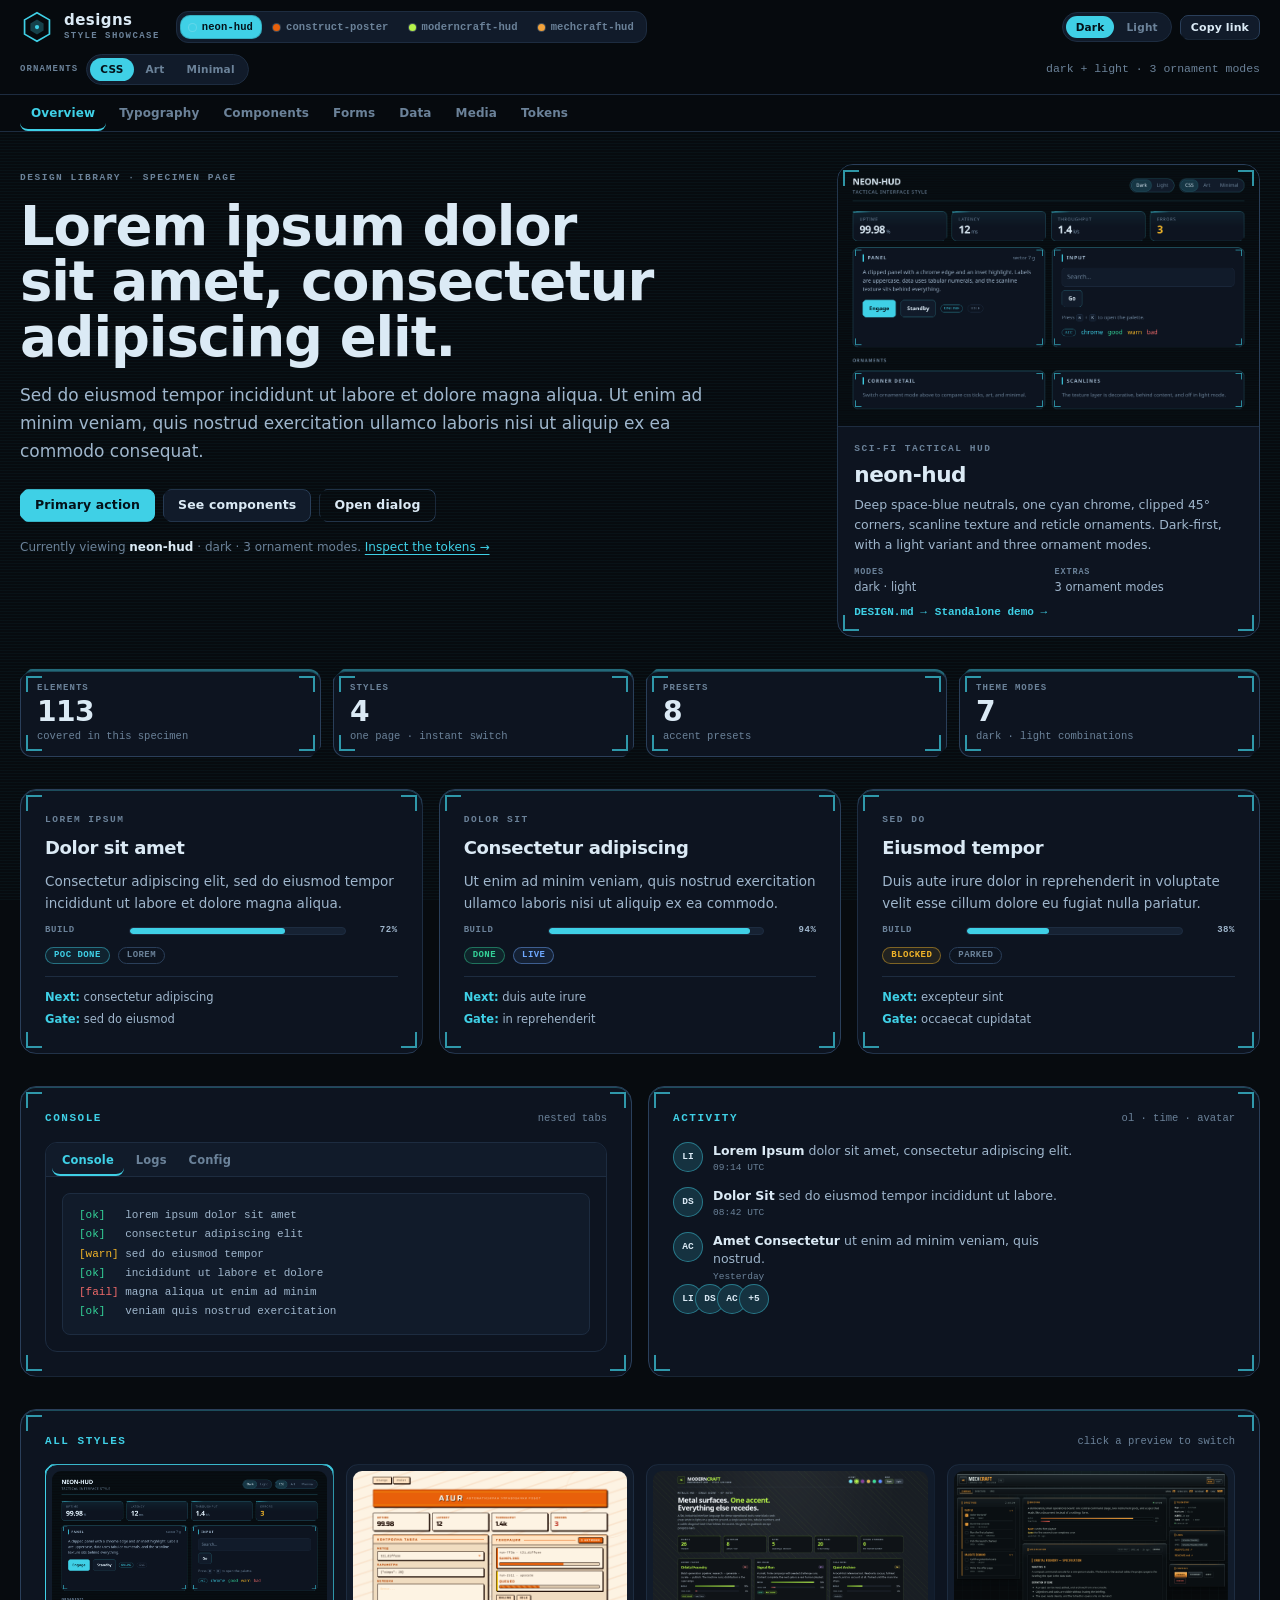
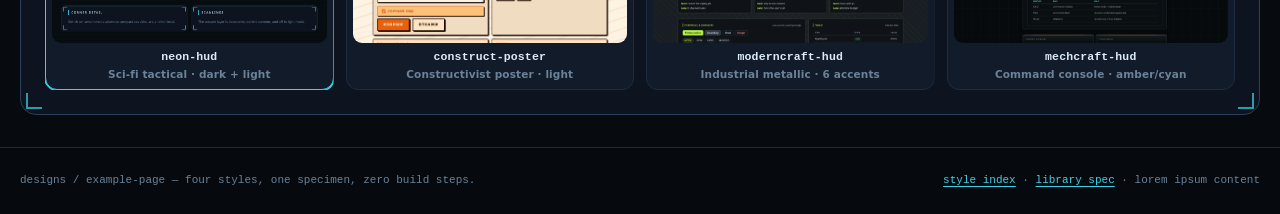
==== commit 9340254c: "refactor(styles): rename soviet-poster to construct-poster Rename the style directory, data-theme, d" ====
--- a/example-page/index.html
+++ b/example-page/index.html
@@ -28,7 +28,7 @@
     })();
   </script>
   <link rel="stylesheet" href="../styles/neon-hud/theme.css" media="all" data-theme-css="neon-hud">
-  <link rel="stylesheet" href="../styles/soviet-poster/theme.css" media="not all" data-theme-css="soviet-poster">
+  <link rel="stylesheet" href="../styles/construct-poster/theme.css" media="not all" data-theme-css="construct-poster">
   <link rel="stylesheet" href="../styles/moderncraft-hud/theme.css" media="not all" data-theme-css="moderncraft-hud">
   <link rel="stylesheet" href="../styles/mechcraft-hud/theme.css" media="not all" data-theme-css="mechcraft-hud">
   <script>showcaseBootstrap();</script>
@@ -52,7 +52,7 @@
 
       <div class="ds-style-tabs" role="group" aria-label="Design style">
         <button type="button" data-style-choice="neon-hud" aria-pressed="true"><span class="ds-dot" style="--dot:#3fd0e6" aria-hidden="true"></span>neon-hud</button>
-        <button type="button" data-style-choice="soviet-poster" aria-pressed="false"><span class="ds-dot" style="--dot:#e8600a" aria-hidden="true"></span>soviet-poster</button>
+        <button type="button" data-style-choice="construct-poster" aria-pressed="false"><span class="ds-dot" style="--dot:#e8600a" aria-hidden="true"></span>construct-poster</button>
         <button type="button" data-style-choice="moderncraft-hud" aria-pressed="false"><span class="ds-dot" style="--dot:#b6f34a" aria-hidden="true"></span>moderncraft-hud</button>
         <button type="button" data-style-choice="mechcraft-hud" aria-pressed="false"><span class="ds-dot" style="--dot:#f2a23b" aria-hidden="true"></span>mechcraft-hud</button>
       </div>
@@ -267,9 +267,9 @@
             <img src="../styles/neon-hud/preview.png" alt="neon-hud preview" width="640" height="400" loading="lazy">
             <span>neon-hud</span><small>Sci-fi tactical · dark + light</small>
           </button>
-          <button class="ds-gallery-item" type="button" data-style-choice="soviet-poster" aria-pressed="false">
-            <img src="../styles/soviet-poster/preview.png" alt="soviet-poster preview" width="640" height="400" loading="lazy">
-            <span>soviet-poster</span><small>Cell-shaded poster · light</small>
+          <button class="ds-gallery-item" type="button" data-style-choice="construct-poster" aria-pressed="false">
+            <img src="../styles/construct-poster/preview.png" alt="construct-poster preview" width="640" height="400" loading="lazy">
+            <span>construct-poster</span><small>Constructivist poster · light</small>
           </button>
           <button class="ds-gallery-item" type="button" data-style-choice="moderncraft-hud" aria-pressed="false">
             <img src="../styles/moderncraft-hud/preview.png" alt="moderncraft-hud preview" width="640" height="400" loading="lazy">
--- a/styles/construct-poster/theme.css
+++ b/styles/construct-poster/theme.css
@@ -0,0 +1,321 @@
+/* ============================================================
+   construct-poster — a flat, cell-shaded constructivist-poster web style
+   Warm paper neutrals, one chrome hue, heavy flat borders, sharp
+   offset "cell" shadows, constructivist background decoration.
+
+   Portable: everything below is the STYLE. Brand/status colours
+   are declared as PART-LEVEL ACCENTS (data-accent) and PROJECT
+   SLOTS, left for the host project to re-point.
+
+   Usage:
+     <html data-theme="construct-poster" data-accent="orange">
+     <link rel="stylesheet" href="theme.css">
+   Or drop just the :root token block into an existing system.
+
+   Modes: light only (faithful to the source theme).
+   Accents: "orange" (canonical) | "violet" (alt).
+   License: MIT (code).
+   ============================================================ */
+
+/* ---- tokens: default = orange ---- */
+:root,
+[data-theme="construct-poster"] {
+  /* neutrals — warm paper */
+  --bg:        #fdf3e3;
+  --bg-2:      #f0dcc0;
+  --surface:   #fdf3e3;
+  --surface-2: #f0dcc0;
+  --surface-3: #ffe4c4;
+  --line:      #1a0800;
+  --line-2:    #2d1400;
+  --ink:       #1a0800;
+  --ink-2:     #2d1400;
+  --mut:       #7a5c44;
+
+  /* chrome — constructivist orange (canonical) */
+  --chrome:        #e8600a;
+  --chrome-2:      #b84300;
+  --chrome-bright: #ff8c2e;
+  --chrome-soft:   #ffc078;
+  --chrome-pale:   #ffe4c4;
+
+  /* cell-shadow: the sharp, un-blurred offset that defines the style */
+  --cell-shadow: #1a0800;
+  --cell: 4px;
+
+  /* status */
+  --good: #2e7d32; --warn: #f1c40f; --bad: #c0392b; --info: #1d5f8a;
+  --gold: #f1c40f;
+
+  /* shape — flat, heavy, barely-rounded */
+  --bw: 2px;
+  --r-sm: 3px; --r-md: 4px; --r-lg: 6px; --r-full: 999px;
+
+  /* space / motion (shared scale) */
+  --s1: 4px; --s2: 8px; --s3: 12px; --s4: 16px; --s5: 24px; --s6: 32px; --s7: 48px;
+  --ease: cubic-bezier(.2,.7,.3,1); --dur: 100ms;
+
+  /* type — host supplies actual families (Russo One / Play, OFL) */
+  --f-display: 'Russo One', 'Arial Black', system-ui, sans-serif;
+  --f-sans:    'Play', ui-sans-serif, system-ui, -apple-system, 'Segoe UI', sans-serif;
+  --f-mono:    'Courier New', ui-monospace, monospace;
+
+  /* constructivist background texture (off when host wants quiet) */
+  --tex: repeating-linear-gradient(-18deg, transparent 0 38px, color-mix(in srgb, var(--chrome) 9%, transparent) 38px 44px);
+
+  /* ── PROJECT SLOTS (host fills) ─────────────────────────── */
+  --acc: var(--chrome);
+  --acc-soft: var(--chrome-pale);
+  --acc-line: var(--chrome);
+  --acc-ink: var(--bg);
+}
+
+/* ---- accent: violet (muted alt palette) ---- */
+[data-theme="construct-poster"][data-accent="violet"] {
+  --bg:        #f7f5fa;
+  --bg-2:      #e8e3f0;
+  --surface:   #f7f5fa;
+  --surface-2: #e8e3f0;
+  --surface-3: #efecf5;
+  --line:      #241d33;
+  --line-2:    #3a3149;
+  --ink:       #241d33;
+  --ink-2:     #3a3149;
+  --mut:       #655b78;
+
+  --chrome:        #8578a8;
+  --chrome-2:      #6b5b8a;
+  --chrome-bright: #a49cc0;
+  --chrome-soft:   #cbc4dd;
+  --chrome-pale:   #efecf5;
+
+  --cell-shadow: #241d33;
+  --gold: #cbbf8f;
+}
+
+/* ============================================================
+   BASE
+   ============================================================ */
+*, *::before, *::after { box-sizing: border-box; }
+html { -webkit-text-size-adjust: 100%; }
+body {
+  margin: 0;
+  background: var(--bg);
+  color: var(--ink);
+  font: 15px/1.55 var(--f-sans);
+  -webkit-font-smoothing: antialiased;
+  text-rendering: optimizeLegibility;
+}
+/* constructivist texture + decoration behind content */
+.poster-bg {
+  position: fixed; inset: 0; z-index: 0; pointer-events: none; overflow: hidden;
+  background: var(--tex);
+}
+.poster-bg .ring {
+  position: absolute; border-radius: 50%;
+  border: 2px solid var(--chrome); opacity: .10;
+}
+.poster-bg .ring.r1 { width: 350px; height: 350px; top: -60px; right: -80px; }
+.poster-bg .ring.r2 { width: 250px; height: 250px; bottom: -40px; left: -60px; opacity: .08; }
+.poster-bg .tri {
+  position: absolute; bottom: 8%; right: 12%; width: 0; height: 0;
+  border-left: 60px solid transparent; border-right: 60px solid transparent;
+  border-bottom: 100px solid var(--chrome); opacity: .07; transform: rotate(25deg);
+}
+.shell { position: relative; z-index: 1; }
+h1,h2,h3 { margin: 0; font-family: var(--f-display); font-weight: 400; letter-spacing: .02em; }
+p { margin: 0; }
+a { color: var(--chrome-2); }
+button { font: inherit; color: inherit; cursor: pointer; }
+:focus-visible { outline: 2px solid var(--chrome); outline-offset: 2px; }
+
+/* ============================================================
+   COMPONENTS (starter kit)
+   ============================================================ */
+/* --- Banner --- */
+.banner {
+  display: flex; align-items: center; justify-content: center; gap: var(--s3);
+  padding: 10px 32px; text-transform: uppercase;
+  background: var(--chrome); color: var(--bg);
+  border: 3px solid var(--chrome-2); border-radius: var(--r-md);
+  box-shadow: var(--cell) var(--cell) 0 var(--cell-shadow);
+  position: relative;
+}
+.banner::before, .banner::after {
+  content: ''; position: absolute; left: 0; right: 0; height: 2px;
+  background: var(--gold); opacity: .6;
+}
+.banner::before { top: 6px; } .banner::after { bottom: 6px; }
+.banner-title { font-family: var(--f-display); font-size: 32px; letter-spacing: 6px; text-shadow: 2px 2px 0 var(--cell-shadow); }
+.banner-sub { font-family: var(--f-sans); font-size: 12px; letter-spacing: 3px; opacity: .85; }
+
+/* --- Panel — a flat cell-shaded block --- */
+.panel {
+  background: var(--surface-2);
+  border: var(--bw) solid var(--line);
+  border-radius: var(--r-md);
+  box-shadow: var(--cell) var(--cell) 0 var(--cell-shadow);
+  display: flex; flex-direction: column; overflow: hidden; position: relative;
+}
+.panel::before {
+  content: ''; position: absolute; top: 0; left: 0; right: 0; height: 3px;
+  background: var(--chrome-bright); opacity: .7; z-index: 2;
+}
+.panel-head {
+  display: flex; flex-wrap: wrap; align-items: center; gap: var(--s3);
+  padding: 10px 16px 6px; background: var(--chrome-pale);
+  border-bottom: var(--bw) solid var(--line); flex-shrink: 0;
+}
+.panel-title {
+  font-family: var(--f-display); font-size: 13px; color: var(--chrome-2);
+  letter-spacing: 3px; text-transform: uppercase; white-space: nowrap;
+}
+.panel-rule { flex: 1 1 20px; min-width: 20px; height: 2px; background: var(--chrome); }
+.panel-body { flex: 1; padding: 12px 16px 16px; display: flex; flex-direction: column; gap: 10px; }
+
+/* --- Buttons --- */
+.btn {
+  display: inline-flex; align-items: center; justify-content: center; gap: var(--s2);
+  padding: 12px 24px; font-family: var(--f-display); font-size: 15px;
+  letter-spacing: 3px; text-transform: uppercase;
+  color: var(--bg); background: var(--chrome);
+  border: 3px solid var(--line); border-radius: var(--r-md);
+  box-shadow: var(--cell) var(--cell) 0 var(--cell-shadow);
+  transition: all var(--dur) var(--ease);
+}
+.btn:hover { background: var(--chrome-bright); transform: translate(2px,2px); box-shadow: calc(var(--cell) - 2px) calc(var(--cell) - 2px) 0 var(--cell-shadow); }
+.btn:active { transform: translate(var(--cell), var(--cell)); box-shadow: 0 0 0 var(--cell-shadow); }
+.btn:disabled { opacity: .45; cursor: not-allowed; box-shadow: none; transform: none; }
+.btn-ghost { color: var(--ink); background: var(--chrome-pale); }
+.btn-ghost:hover { background: var(--chrome-soft); }
+.btn-sm {
+  padding: 5px 14px; font-size: 11px; letter-spacing: 2px;
+  color: var(--ink); background: var(--chrome-pale);
+  border: var(--bw) solid var(--line); border-radius: var(--r-sm);
+  box-shadow: 3px 3px 0 var(--cell-shadow);
+}
+.btn-sm:hover { background: var(--chrome-soft); border-color: var(--chrome); transform: translate(1px,1px); box-shadow: 2px 2px 0 var(--cell-shadow); }
+
+/* --- Inputs --- */
+.input, .textarea, .select {
+  width: 100%; padding: 10px 12px; font-family: var(--f-mono); font-size: 13px;
+  color: var(--ink); background: var(--surface);
+  border: var(--bw) solid var(--line); border-radius: var(--r-sm);
+  box-shadow: 3px 3px 0 var(--cell-shadow);
+  transition: border-color var(--dur) var(--ease);
+}
+.textarea { line-height: 1.5; resize: vertical; min-height: 80px; }
+.input:hover, .textarea:hover, .select:hover { border-color: var(--chrome); }
+.input:focus, .textarea:focus, .select:focus { outline: none; border-color: var(--chrome); }
+.input::placeholder, .textarea::placeholder { color: var(--chrome-soft); opacity: .7; }
+.select {
+  appearance: none; -webkit-appearance: none; cursor: pointer; padding-right: 30px;
+  background-image: url("data:image/svg+xml,%3Csvg width='10' height='6' xmlns='http://www.w3.org/2000/svg'%3E%3Cpath d='M0 0l5 6 5-6z' fill='%23e8600a'/%3E%3C/svg%3E");
+  background-repeat: no-repeat; background-position: right 12px center;
+}
+.label {
+  display: block; font-family: var(--f-display); font-size: 11px;
+  color: var(--chrome-2); letter-spacing: 2px; margin-bottom: 4px; text-transform: uppercase;
+}
+
+/* --- Checkbox --- */
+.check {
+  display: inline-flex; align-items: center; gap: var(--s2); cursor: pointer; user-select: none;
+  font-family: var(--f-display); font-size: 12px; letter-spacing: 2px; text-transform: uppercase;
+  color: var(--chrome-2); padding: 8px 14px; background: var(--surface);
+  border: var(--bw) solid var(--line); border-radius: var(--r-sm);
+  box-shadow: 3px 3px 0 var(--cell-shadow); transition: all var(--dur) var(--ease);
+}
+.check input { accent-color: var(--chrome); width: 16px; height: 16px; cursor: pointer; }
+.check:hover { background: var(--chrome-pale); }
+.check:has(input:checked) { background: var(--chrome-soft); border-color: var(--chrome); }
+
+/* --- Badge / tag --- */
+.badge {
+  display: inline-flex; align-items: center; gap: 6px;
+  font-family: var(--f-display); font-size: 11px; letter-spacing: 2px;
+  text-transform: uppercase; padding: 2px 10px; color: var(--bg); background: var(--chrome);
+  border: var(--bw) solid var(--line); border-radius: var(--r-sm);
+  box-shadow: 2px 2px 0 var(--cell-shadow);
+}
+.badge.plain { color: var(--ink); background: var(--chrome-pale); }
+
+/* --- Status card --- */
+.status-card {
+  position: relative; display: flex; flex-direction: column; gap: 6px;
+  padding: 10px 12px; background: var(--surface);
+  border: var(--bw) solid var(--line); border-radius: var(--r-sm);
+  box-shadow: 3px 3px 0 var(--cell-shadow);
+}
+.status-card::before { content: ''; position: absolute; left: 0; top: 0; bottom: 0; width: 6px; background: var(--chrome); }
+.status-card.is-pending::before { background: var(--gold); }
+.status-card.is-ok::before { background: var(--good); }
+.status-card.is-bad::before { background: var(--bad); }
+.status-card .sid { font-family: var(--f-mono); font-size: 12px; letter-spacing: 1px; }
+.status-card .sphase { font-family: var(--f-display); font-size: 13px; color: var(--chrome-2); letter-spacing: 2px; text-transform: uppercase; }
+
+/* --- Progress --- */
+.progress {
+  height: 14px; background: var(--surface-2);
+  border: var(--bw) solid var(--line); border-radius: var(--r-sm);
+  overflow: hidden; box-shadow: inset 2px 2px 0 color-mix(in srgb, var(--line) 12%, transparent);
+}
+.progress > span { display: block; height: 100%; background: var(--chrome); transition: width .3s var(--ease); }
+.progress.indeterminate > span {
+  width: 40%; animation: poster-stripes 1.2s linear infinite;
+  background: repeating-linear-gradient(45deg, var(--chrome) 0 8px, var(--chrome-bright) 8px 16px);
+}
+@keyframes poster-stripes { from { background-position: 0 0; } to { background-position: 22px 0; } }
+
+/* --- Drop zone --- */
+.drop-zone {
+  border: 3px dashed var(--chrome); background: var(--surface);
+  border-radius: var(--r-md); padding: 34px 16px; text-align: center;
+  transition: background var(--dur) var(--ease), border-color var(--dur) var(--ease);
+}
+.drop-zone.dragging { background: var(--chrome-pale); border-color: var(--chrome-2); }
+.drop-zone .drop-title { font-family: var(--f-display); letter-spacing: 2px; color: var(--chrome-2); }
+
+/* --- Modal --- */
+.modal { position: fixed; inset: 0; z-index: 2000; display: none; align-items: center; justify-content: center;
+  background: color-mix(in srgb, var(--line) 62%, transparent); }
+.modal.open { display: flex; }
+.modal-box {
+  width: min(680px, 92vw); max-height: 80vh; display: flex; flex-direction: column;
+  background: var(--surface-2); border: var(--bw) solid var(--line);
+  border-radius: var(--r-md); box-shadow: 8px 8px 0 var(--cell-shadow); overflow: hidden;
+}
+.modal-head { display: flex; align-items: center; gap: var(--s2); padding: 8px 10px;
+  background: var(--chrome-pale); border-bottom: var(--bw) solid var(--line); }
+.modal-body { flex: 1; overflow-y: auto; background: var(--surface); }
+.modal-foot { padding: 10px; border-top: var(--bw) solid var(--line); background: var(--chrome-pale); }
+
+/* --- Thumb (masonry card) --- */
+.thumb {
+  position: relative; overflow: hidden; cursor: pointer;
+  background: var(--surface); border: var(--bw) solid var(--line);
+  border-radius: var(--r-md); box-shadow: var(--cell) var(--cell) 0 var(--cell-shadow);
+  break-inside: avoid; margin-bottom: 12px; transition: all .15s var(--ease);
+}
+.thumb:hover { border-color: var(--chrome); transform: translate(2px,2px); box-shadow: 2px 2px 0 var(--cell-shadow); }
+.thumb img, .thumb video { width: 100%; height: auto; display: block; }
+
+/* --- Breadcrumb --- */
+.breadcrumb { display: flex; flex-wrap: wrap; gap: var(--s1); font-family: var(--f-mono); font-size: 11px; }
+.breadcrumb a { color: var(--chrome-2); text-transform: uppercase; letter-spacing: 1px; text-decoration: none; padding: 2px 4px; border-radius: 2px; }
+.breadcrumb a:hover { background: var(--chrome); color: var(--bg); }
+.breadcrumb .sep { color: var(--chrome-2); user-select: none; }
+
+/* --- Stat --- */
+.stat {
+  background: var(--surface); border: var(--bw) solid var(--line);
+  border-radius: var(--r-md); box-shadow: var(--cell) var(--cell) 0 var(--cell-shadow);
+  padding: var(--s3) var(--s4);
+}
+.stat .label { font-size: 10.5px; text-transform: uppercase; letter-spacing: .12em; color: var(--chrome-2); }
+.stat .value { font-family: var(--f-display); font-size: 26px; line-height: 1.15; margin-top: 2px; }
+.num { font-variant-numeric: tabular-nums; }
+
+@media (prefers-reduced-motion: reduce) {
+  * { transition-duration: 0ms !important; animation-duration: 0ms !important; }
+}
--- a/example-page/showcase.css
+++ b/example-page/showcase.css
@@ -22,7 +22,7 @@
   --ds-accent-text: var(--chrome-2);
 }
 
-[data-theme="soviet-poster"] {
+[data-theme="construct-poster"] {
   --ds-accent-text: var(--chrome-2);
   --ds-on-accent: var(--line);
 }
@@ -42,7 +42,7 @@
   color-scheme: dark;
 }
 html[data-mode="light"],
-html[data-theme="soviet-poster"] {
+html[data-theme="construct-poster"] {
   color-scheme: light;
 }
 
@@ -3098,48 +3098,48 @@
   clip-path: polygon(0 5px, 5px 0, 100% 0, 100% calc(100% - 5px), calc(100% - 5px) 100%, 0 100%);
 }
 
-/* ---- soviet-poster ------------------------------------------ */
-[data-theme="soviet-poster"] h1,
-[data-theme="soviet-poster"] h2,
-[data-theme="soviet-poster"] h3,
-[data-theme="soviet-poster"] h4,
-[data-theme="soviet-poster"] h5,
-[data-theme="soviet-poster"] h6 {
+/* ---- construct-poster ------------------------------------------ */
+[data-theme="construct-poster"] h1,
+[data-theme="construct-poster"] h2,
+[data-theme="construct-poster"] h3,
+[data-theme="construct-poster"] h4,
+[data-theme="construct-poster"] h5,
+[data-theme="construct-poster"] h6 {
   font-weight: 400;
   letter-spacing: 0.02em;
 }
 
-[data-theme="soviet-poster"] .ds-panel,
-[data-theme="soviet-poster"] .ds-card,
-[data-theme="soviet-poster"] .ds-stat,
-[data-theme="soviet-poster"] .ds-empty {
+[data-theme="construct-poster"] .ds-panel,
+[data-theme="construct-poster"] .ds-card,
+[data-theme="construct-poster"] .ds-stat,
+[data-theme="construct-poster"] .ds-empty {
   border: var(--bw) solid var(--line);
   border-radius: var(--r-md);
   box-shadow: var(--cell) var(--cell) 0 var(--cell-shadow);
 }
 
-[data-theme="soviet-poster"] .ds-stylecard,
-[data-theme="soviet-poster"] .ds-gallery-item {
+[data-theme="construct-poster"] .ds-stylecard,
+[data-theme="construct-poster"] .ds-gallery-item {
   overflow: hidden;
 }
 
-[data-theme="soviet-poster"] .ds-stylecard img,
-[data-theme="soviet-poster"] .ds-gallery-item img {
+[data-theme="construct-poster"] .ds-stylecard img,
+[data-theme="construct-poster"] .ds-gallery-item img {
   border-bottom: var(--bw) solid var(--line);
 }
 
-[data-theme="soviet-poster"] .ds-gallery-item {
+[data-theme="construct-poster"] .ds-gallery-item {
   border: var(--bw) solid var(--line);
   border-radius: var(--r-md);
   box-shadow: 3px 3px 0 var(--cell-shadow);
 }
 
-[data-theme="soviet-poster"] .ds-gallery-item[aria-pressed="true"] {
+[data-theme="construct-poster"] .ds-gallery-item[aria-pressed="true"] {
   border-color: var(--acc);
   box-shadow: 3px 3px 0 var(--cell-shadow), inset 0 0 0 2px var(--acc);
 }
 
-[data-theme="soviet-poster"] .ds-btn {
+[data-theme="construct-poster"] .ds-btn {
   border-width: var(--bw);
   border-radius: var(--r-sm);
   box-shadow: 3px 3px 0 var(--cell-shadow);
@@ -3148,67 +3148,67 @@
   letter-spacing: 0.08em;
 }
 
-[data-theme="soviet-poster"] .ds-btn.primary {
+[data-theme="construct-poster"] .ds-btn.primary {
   color: var(--line);
   background: var(--chrome);
 }
 
-[data-theme="soviet-poster"] .ds-btn.primary:hover {
+[data-theme="construct-poster"] .ds-btn.primary:hover {
   background: var(--chrome-bright);
   color: var(--line);
 }
 
-[data-theme="soviet-poster"] .ds-chip,
-[data-theme="soviet-poster"] .ds-badge,
-[data-theme="soviet-poster"] .ds-breadcrumb a {
+[data-theme="construct-poster"] .ds-chip,
+[data-theme="construct-poster"] .ds-badge,
+[data-theme="construct-poster"] .ds-breadcrumb a {
   border-radius: var(--r-sm);
 }
 
-[data-theme="soviet-poster"] .ds-badge {
+[data-theme="construct-poster"] .ds-badge {
   border-width: 1px;
 }
 
-[data-theme="soviet-poster"] .ds-tablewrap,
-[data-theme="soviet-poster"] .ds-tabs,
-[data-theme="soviet-poster"] .ds-snippet {
+[data-theme="construct-poster"] .ds-tablewrap,
+[data-theme="construct-poster"] .ds-tabs,
+[data-theme="construct-poster"] .ds-snippet {
   border: var(--bw) solid var(--line);
   border-radius: var(--r-md);
   box-shadow: 3px 3px 0 var(--cell-shadow);
 }
 
-[data-theme="soviet-poster"] .ds-tabs > .ds-tablist {
+[data-theme="construct-poster"] .ds-tabs > .ds-tablist {
   border-bottom: var(--bw) solid var(--line);
 }
 
-[data-theme="soviet-poster"] .ds-tablist button[aria-selected="true"] {
+[data-theme="construct-poster"] .ds-tablist button[aria-selected="true"] {
   font-family: var(--f-display);
   letter-spacing: 0.06em;
 }
 
-[data-theme="soviet-poster"] .ds-header {
+[data-theme="construct-poster"] .ds-header {
   border-bottom: var(--bw) solid var(--line);
   background: var(--bg);
 }
 
-[data-theme="soviet-poster"] .ds-panelhead h2,
-[data-theme="soviet-poster"] .ds-panelhead h3,
-[data-theme="soviet-poster"] .ds-fieldset > legend,
-[data-theme="soviet-poster"] .ds-stat-label,
-[data-theme="soviet-poster"] .ds-kicker {
+[data-theme="construct-poster"] .ds-panelhead h2,
+[data-theme="construct-poster"] .ds-panelhead h3,
+[data-theme="construct-poster"] .ds-fieldset > legend,
+[data-theme="construct-poster"] .ds-stat-label,
+[data-theme="construct-poster"] .ds-kicker {
   font-family: var(--f-display);
   letter-spacing: 0.08em;
 }
 
-[data-theme="soviet-poster"] .ds-stat-value {
+[data-theme="construct-poster"] .ds-stat-value {
   font-size: clamp(24px, 2.4vw, 32px);
 }
 
-[data-theme="soviet-poster"] .ds-avatar {
+[data-theme="construct-poster"] .ds-avatar {
   border-width: var(--bw);
   border-radius: var(--r-sm);
 }
 
-[data-theme="soviet-poster"] .ds-dialog {
+[data-theme="construct-poster"] .ds-dialog {
   border: var(--bw) solid var(--line);
   box-shadow: 8px 8px 0 var(--cell-shadow);
 }
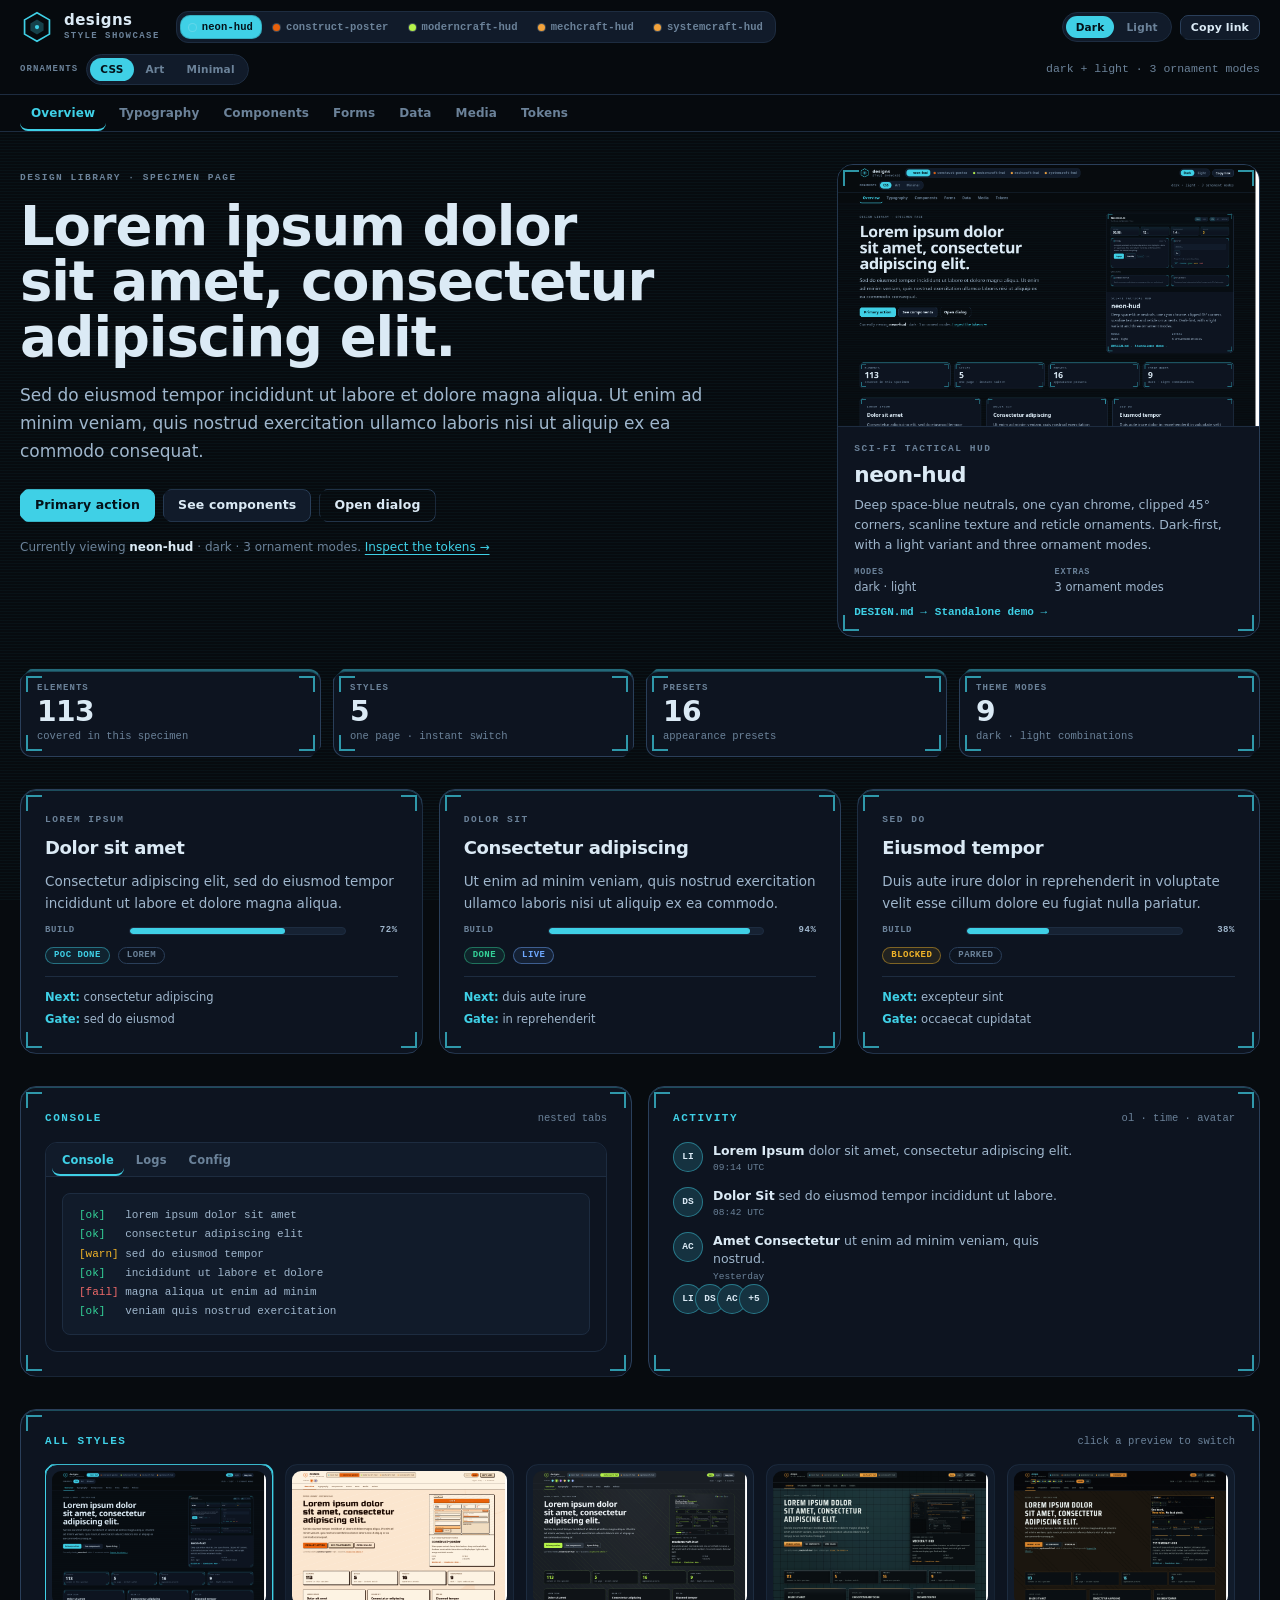
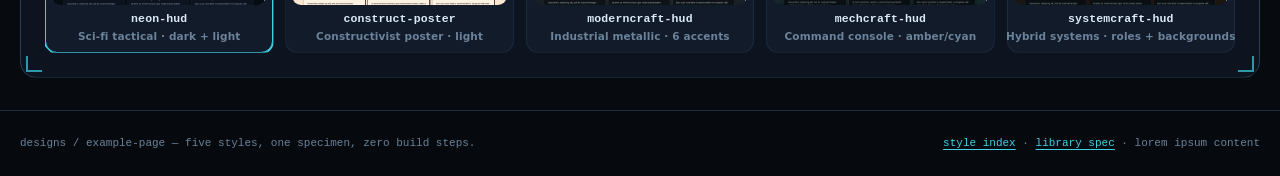
==== commit 963caaf8: "feat(example-page): add systemcraft-hud and multi-choice controls Add the fifth style to the registr" ====
--- a/example-page/index.html
+++ b/example-page/index.html
@@ -4,7 +4,7 @@
   <meta charset="utf-8">
   <meta name="viewport" content="width=device-width, initial-scale=1">
   <meta name="color-scheme" content="dark light">
-  <meta name="description" content="A single specimen page for every style in the design library: four switchable themes, live tokens, contrast checks and complete HTML element coverage.">
+  <meta name="description" content="A single specimen page for every style in the design library: five switchable themes, live tokens, contrast checks and complete HTML element coverage.">
   <meta name="theme-color" content="#070b0f" id="meta-theme">
   <title>Designs — style showcase</title>
   <link rel="icon" href="assets/favicon.svg" type="image/svg+xml">
@@ -31,6 +31,7 @@
   <link rel="stylesheet" href="../styles/construct-poster/theme.css" media="not all" data-theme-css="construct-poster">
   <link rel="stylesheet" href="../styles/moderncraft-hud/theme.css" media="not all" data-theme-css="moderncraft-hud">
   <link rel="stylesheet" href="../styles/mechcraft-hud/theme.css" media="not all" data-theme-css="mechcraft-hud">
+  <link rel="stylesheet" href="../styles/systemcraft-hud/theme.css" media="not all" data-theme-css="systemcraft-hud">
   <script>showcaseBootstrap();</script>
   <link rel="stylesheet" href="showcase.css">
   <script src="showcase.js" defer></script>
@@ -55,6 +56,7 @@
         <button type="button" data-style-choice="construct-poster" aria-pressed="false"><span class="ds-dot" style="--dot:#e8600a" aria-hidden="true"></span>construct-poster</button>
         <button type="button" data-style-choice="moderncraft-hud" aria-pressed="false"><span class="ds-dot" style="--dot:#b6f34a" aria-hidden="true"></span>moderncraft-hud</button>
         <button type="button" data-style-choice="mechcraft-hud" aria-pressed="false"><span class="ds-dot" style="--dot:#f2a23b" aria-hidden="true"></span>mechcraft-hud</button>
+        <button type="button" data-style-choice="systemcraft-hud" aria-pressed="false"><span class="ds-dot" style="--dot:#f2a23b" aria-hidden="true"></span>systemcraft-hud</button>
       </div>
 
       <div class="ds-tools">
@@ -67,10 +69,7 @@
     </div>
 
     <div class="ds-options" role="group" aria-label="Style options">
-      <div class="ds-opt" data-opt="choice" hidden>
-        <span class="ds-opt-label" id="choice-label">Accent</span>
-        <div class="ds-swatches" id="choice-options" role="group" aria-labelledby="choice-label"></div>
-      </div>
+      <div class="ds-choicegroups" id="choice-groups" hidden></div>
       <div class="ds-opt" data-opt="orn">
         <span class="ds-opt-label" id="orn-label">Ornaments</span>
         <div class="ds-seg" role="group" aria-labelledby="orn-label">
@@ -149,17 +148,17 @@
         </div>
         <div class="ds-stat">
           <div class="ds-stat-label">Styles</div>
-          <div class="ds-stat-value">4</div>
+          <div class="ds-stat-value" id="kpi-styles">5</div>
           <div class="ds-stat-sub">one page · instant switch</div>
         </div>
         <div class="ds-stat">
           <div class="ds-stat-label">Presets</div>
-          <div class="ds-stat-value">8</div>
-          <div class="ds-stat-sub">accent presets</div>
+          <div class="ds-stat-value" id="kpi-presets">16</div>
+          <div class="ds-stat-sub">appearance presets</div>
         </div>
         <div class="ds-stat">
           <div class="ds-stat-label">Theme modes</div>
-          <div class="ds-stat-value">7</div>
+          <div class="ds-stat-value" id="kpi-modes">9</div>
           <div class="ds-stat-sub">dark · light combinations</div>
         </div>
       </div>
@@ -278,6 +277,10 @@
           <button class="ds-gallery-item" type="button" data-style-choice="mechcraft-hud" aria-pressed="false">
             <img src="../styles/mechcraft-hud/preview.png" alt="mechcraft-hud preview" width="640" height="400" loading="lazy">
             <span>mechcraft-hud</span><small>Command console · amber/cyan</small>
+          </button>
+          <button class="ds-gallery-item" type="button" data-style-choice="systemcraft-hud" aria-pressed="false">
+            <img src="../styles/systemcraft-hud/preview.png" alt="systemcraft-hud preview" width="640" height="400" loading="lazy">
+            <span>systemcraft-hud</span><small>Hybrid systems · roles + backgrounds</small>
           </button>
         </div>
       </section>
@@ -1060,7 +1063,7 @@
 
   <footer class="ds-footer">
     <div class="ds-footer-inner">
-      <span>designs / example-page — four styles, one specimen, zero build steps.</span>
+      <span>designs / example-page — five styles, one specimen, zero build steps.</span>
       <span><a href="../styles/README.md">style index</a> · <a href="../SPEC.md">library spec</a> · lorem ipsum content</span>
     </div>
   </footer>
--- a/styles/systemcraft-hud/theme.css
+++ b/styles/systemcraft-hud/theme.css
@@ -0,0 +1,826 @@
+/* ============================================================
+   systemcraft-hud — a hybrid systems HUD.
+   Mechcraft type and card geometry, Moderncraft texture and
+   restraint, on a darker black.
+
+   Usage:
+     <html data-theme="systemcraft-hud" data-mode="dark"
+           data-roles="amber-cyan-lime" data-bg="sahara">
+     <link rel="stylesheet" href="theme.css">
+
+   Roles: amber / cyan / lime, in six permutations. Each colour
+   can be prime, secondary or tertiary.
+   Backgrounds: sahara (diagonal hatch) | grid (technical grid).
+
+   Brand-neutral. No game logos, portraits, screenshots or
+   copyrighted art. Saira Condensed is bundled under the OFL.
+   ============================================================ */
+
+@font-face {
+  font-family: "Saira Condensed";
+  src: url("fonts/SairaCondensed-600.woff2") format("woff2");
+  font-style: normal;
+  font-weight: 600;
+  font-display: swap;
+}
+
+@font-face {
+  font-family: "Saira Condensed";
+  src: url("fonts/SairaCondensed-700.woff2") format("woff2");
+  font-style: normal;
+  font-weight: 700;
+  font-display: swap;
+}
+
+/* ------------------------------------------------------------ tokens: dark */
+[data-theme="systemcraft-hud"] {
+  color-scheme: dark;
+
+  --bg: #05070a;
+  --bg-2: #080d11;
+  --surface: #0b1014;
+  --surface-card: #0a0f13;
+  --surface-2: #111a20;
+  --surface-3: #17232b;
+  --line: #22303a;
+  --line-2: #35464f;
+  --card-line: #17232a;
+  --card-track: #05090b;
+  --card-bg-hover: #0c1217;
+
+  --ink: #eaf1ef;
+  --ink-2: #b9c7c2;
+  --mut: #7f918b;
+
+  --good: #7bd88f;
+  --warn: #f2d85a;
+  --bad: #e45c50;
+  --info: #63d4e4;
+  --n1: #d0a6ff;
+  --n2: #ff8f8f;
+  --n3: #ffab6b;
+  --n4: #ffdc5c;
+
+  --sheen: rgba(255, 255, 255, 0.045);
+  --scrim: rgba(3, 7, 10, 0.76);
+  --shadow: 0 22px 60px rgba(0, 0, 0, 0.52);
+  --sahara-line: color-mix(in srgb, var(--acc) 9%, transparent);
+  --grid-line: color-mix(in srgb, var(--sec) 7%, transparent);
+
+  --r-sm: 3px;
+  --r-md: 4px;
+  --r-lg: 6px;
+  --r-full: 999px;
+  --s1: 4px;
+  --s2: 8px;
+  --s3: 12px;
+  --s4: 16px;
+  --s5: 24px;
+  --s6: 32px;
+  --s7: 48px;
+  --ease: cubic-bezier(0.2, 0.7, 0.3, 1);
+  --dur: 160ms;
+
+  --f-display: "Saira Condensed", "Arial Narrow", "Roboto Condensed",
+    system-ui, sans-serif;
+  --f-sans: ui-sans-serif, system-ui, -apple-system, "Segoe UI", Roboto, sans-serif;
+  --f-mono: ui-monospace, SFMono-Regular, "SF Mono", Menlo, Consolas, monospace;
+
+  /* three raw colours; light mode re-points the readable variants */
+  --amber: #f2a23b;
+  --amber-fill: #d9852c;
+  --amber-soft: #8a4b1e;
+  --amber-line: #b77733;
+  --amber-ink: #1a0f05;
+  --cyan: #63d4e4;
+  --cyan-fill: #2a9dac;
+  --cyan-soft: #1e6672;
+  --cyan-line: #2f7c86;
+  --cyan-ink: #04191c;
+  --lime: #b6f34a;
+  --lime-fill: #84cc16;
+  --lime-soft: #4f6b1f;
+  --lime-line: #6f9b2e;
+  --lime-ink: #0d1605;
+
+  /* default role order: amber prime · cyan secondary · lime tertiary */
+  --acc: var(--amber);
+  --acc-tone: var(--amber-fill);
+  --acc-soft: var(--amber-soft);
+  --acc-line: var(--amber-line);
+  --acc-ink: var(--amber-ink);
+  --sec: var(--cyan);
+  --sec-tone: var(--cyan-fill);
+  --sec-soft: var(--cyan-soft);
+  --sec-line: var(--cyan-line);
+  --sec-ink: var(--cyan-ink);
+  --ter: var(--lime);
+  --ter-tone: var(--lime-fill);
+  --ter-soft: var(--lime-soft);
+  --ter-line: var(--lime-line);
+  --ter-ink: var(--lime-ink);
+
+  --chrome: var(--acc);
+  --chrome-2: var(--acc-soft);
+  --chrome-line: var(--acc-line);
+  --chrome-glow: color-mix(in srgb, var(--acc) 22%, transparent);
+  --card-border: color-mix(in srgb, var(--acc) 30%, var(--card-line));
+  --card-shadow-hot: 0 0 0 1px var(--acc),
+    0 12px 26px color-mix(in srgb, var(--acc) 15%, transparent);
+}
+
+/* ------------------------------------------------------------ tokens: light */
+[data-theme="systemcraft-hud"][data-mode="light"] {
+  color-scheme: light;
+
+  --bg: #e7eae7;
+  --bg-2: #f2f4f1;
+  --surface: #eef1ed;
+  --surface-card: #fbfcf9;
+  --surface-2: #e3e8e3;
+  --surface-3: #d6ddd7;
+  --line: #c1cbc3;
+  --line-2: #9fada4;
+  --card-line: #d4ddd5;
+  --card-track: #e7ece7;
+  --card-bg-hover: #f3f6f2;
+
+  --ink: #131a16;
+  --ink-2: #3e4b44;
+  --mut: #5f6e65;
+
+  --good: #047857;
+  --warn: #92400e;
+  --bad: #b91c1c;
+  --info: #0e6672;
+  --n1: #7e22ce;
+  --n2: #b91c1c;
+  --n3: #9a3412;
+  --n4: #854d0e;
+
+  --sheen: rgba(255, 255, 255, 0.56);
+  --scrim: rgba(30, 38, 34, 0.42);
+  --shadow: 0 18px 46px rgba(30, 40, 34, 0.16);
+  --sahara-line: color-mix(in srgb, var(--acc) 14%, transparent);
+  --grid-line: color-mix(in srgb, var(--sec) 10%, transparent);
+
+  --amber: #8a4a12;
+  --amber-fill: #d9852c;
+  --amber-soft: #a65f1e;
+  --amber-line: #9b5a20;
+  --amber-ink: #1a0f05;
+  --cyan: #0e6672;
+  --cyan-fill: #2a9dac;
+  --cyan-soft: #0b4b55;
+  --cyan-line: #0f6672;
+  --cyan-ink: #04191c;
+  --lime: #3f6212;
+  --lime-fill: #84cc16;
+  --lime-soft: #4f6b1f;
+  --lime-line: #6f8f3a;
+  --lime-ink: #0d1605;
+}
+
+/* ------------------------------------------------------------ role orders */
+[data-theme="systemcraft-hud"][data-roles="amber-cyan-lime"] {
+  --acc: var(--amber);
+  --acc-tone: var(--amber-fill);
+  --acc-soft: var(--amber-soft);
+  --acc-line: var(--amber-line);
+  --acc-ink: var(--amber-ink);
+  --sec: var(--cyan);
+  --sec-tone: var(--cyan-fill);
+  --sec-soft: var(--cyan-soft);
+  --sec-line: var(--cyan-line);
+  --sec-ink: var(--cyan-ink);
+  --ter: var(--lime);
+  --ter-tone: var(--lime-fill);
+  --ter-soft: var(--lime-soft);
+  --ter-line: var(--lime-line);
+  --ter-ink: var(--lime-ink);
+}
+
+[data-theme="systemcraft-hud"][data-roles="amber-lime-cyan"] {
+  --acc: var(--amber);
+  --acc-tone: var(--amber-fill);
+  --acc-soft: var(--amber-soft);
+  --acc-line: var(--amber-line);
+  --acc-ink: var(--amber-ink);
+  --sec: var(--lime);
+  --sec-tone: var(--lime-fill);
+  --sec-soft: var(--lime-soft);
+  --sec-line: var(--lime-line);
+  --sec-ink: var(--lime-ink);
+  --ter: var(--cyan);
+  --ter-tone: var(--cyan-fill);
+  --ter-soft: var(--cyan-soft);
+  --ter-line: var(--cyan-line);
+  --ter-ink: var(--cyan-ink);
+}
+
+[data-theme="systemcraft-hud"][data-roles="cyan-amber-lime"] {
+  --acc: var(--cyan);
+  --acc-tone: var(--cyan-fill);
+  --acc-soft: var(--cyan-soft);
+  --acc-line: var(--cyan-line);
+  --acc-ink: var(--cyan-ink);
+  --sec: var(--amber);
+  --sec-tone: var(--amber-fill);
+  --sec-soft: var(--amber-soft);
+  --sec-line: var(--amber-line);
+  --sec-ink: var(--amber-ink);
+  --ter: var(--lime);
+  --ter-tone: var(--lime-fill);
+  --ter-soft: var(--lime-soft);
+  --ter-line: var(--lime-line);
+  --ter-ink: var(--lime-ink);
+}
+
+[data-theme="systemcraft-hud"][data-roles="cyan-lime-amber"] {
+  --acc: var(--cyan);
+  --acc-tone: var(--cyan-fill);
+  --acc-soft: var(--cyan-soft);
+  --acc-line: var(--cyan-line);
+  --acc-ink: var(--cyan-ink);
+  --sec: var(--lime);
+  --sec-tone: var(--lime-fill);
+  --sec-soft: var(--lime-soft);
+  --sec-line: var(--lime-line);
+  --sec-ink: var(--lime-ink);
+  --ter: var(--amber);
+  --ter-tone: var(--amber-fill);
+  --ter-soft: var(--amber-soft);
+  --ter-line: var(--amber-line);
+  --ter-ink: var(--amber-ink);
+}
+
+[data-theme="systemcraft-hud"][data-roles="lime-amber-cyan"] {
+  --acc: var(--lime);
+  --acc-tone: var(--lime-fill);
+  --acc-soft: var(--lime-soft);
+  --acc-line: var(--lime-line);
+  --acc-ink: var(--lime-ink);
+  --sec: var(--amber);
+  --sec-tone: var(--amber-fill);
+  --sec-soft: var(--amber-soft);
+  --sec-line: var(--amber-line);
+  --sec-ink: var(--amber-ink);
+  --ter: var(--cyan);
+  --ter-tone: var(--cyan-fill);
+  --ter-soft: var(--cyan-soft);
+  --ter-line: var(--cyan-line);
+  --ter-ink: var(--cyan-ink);
+}
+
+[data-theme="systemcraft-hud"][data-roles="lime-cyan-amber"] {
+  --acc: var(--lime);
+  --acc-tone: var(--lime-fill);
+  --acc-soft: var(--lime-soft);
+  --acc-line: var(--lime-line);
+  --acc-ink: var(--lime-ink);
+  --sec: var(--cyan);
+  --sec-tone: var(--cyan-fill);
+  --sec-soft: var(--cyan-soft);
+  --sec-line: var(--cyan-line);
+  --sec-ink: var(--cyan-ink);
+  --ter: var(--amber);
+  --ter-tone: var(--amber-fill);
+  --ter-soft: var(--amber-soft);
+  --ter-line: var(--amber-line);
+  --ter-ink: var(--amber-ink);
+}
+
+/* ------------------------------------------------------------ base */
+[data-theme="systemcraft-hud"] body {
+  margin: 0;
+  background: var(--bg);
+  color: var(--ink);
+  font: 15px/1.55 var(--f-sans);
+  -webkit-font-smoothing: antialiased;
+  text-rendering: optimizeLegibility;
+}
+
+/* Sahara is the default background; data-bg="grid" swaps the weave. */
+[data-theme="systemcraft-hud"] body::before {
+  content: "";
+  position: fixed;
+  inset: 0;
+  z-index: 0;
+  pointer-events: none;
+  background: repeating-linear-gradient(
+    45deg,
+    transparent 0,
+    transparent 21px,
+    var(--sahara-line) 21px,
+    var(--sahara-line) 22px
+  );
+}
+
+[data-theme="systemcraft-hud"][data-bg="grid"] body::before {
+  background:
+    repeating-linear-gradient(
+      90deg,
+      transparent 0 47px,
+      var(--grid-line) 47px 48px
+    ),
+    repeating-linear-gradient(
+      0deg,
+      transparent 0 47px,
+      var(--grid-line) 47px 48px
+    );
+}
+
+[data-theme="systemcraft-hud"] .sy-shell {
+  position: relative;
+  z-index: 1;
+  width: min(1400px, calc(100vw - 48px));
+  margin: 0 auto;
+  padding: 24px 0 56px;
+}
+
+[data-theme="systemcraft-hud"] h1,
+[data-theme="systemcraft-hud"] h2,
+[data-theme="systemcraft-hud"] h3,
+[data-theme="systemcraft-hud"] h4 {
+  margin: 0;
+  font-family: var(--f-display);
+  font-weight: 700;
+  letter-spacing: 0.025em;
+  line-height: 1.04;
+}
+
+[data-theme="systemcraft-hud"] p {
+  margin: 0;
+}
+
+[data-theme="systemcraft-hud"] a {
+  color: var(--sec);
+}
+
+[data-theme="systemcraft-hud"] a:hover {
+  color: var(--sec);
+  text-decoration-thickness: 2px;
+}
+
+[data-theme="systemcraft-hud"] :focus-visible {
+  outline: 2px solid var(--acc);
+  outline-offset: 2px;
+}
+
+/* ------------------------------------------------------------ masthead */
+[data-theme="systemcraft-hud"] .sy-masthead {
+  display: grid;
+  grid-template-columns: auto minmax(0, 1fr) auto;
+  grid-template-areas: "brand nav actions";
+  align-items: center;
+  gap: var(--s5);
+  padding: 4px 0 0;
+  border-bottom: 1px solid var(--line);
+  margin-bottom: var(--s5);
+}
+
+[data-theme="systemcraft-hud"] .sy-brand {
+  grid-area: brand;
+  display: flex;
+  align-items: center;
+  gap: 12px;
+  min-width: 0;
+}
+
+[data-theme="systemcraft-hud"] .sy-mark {
+  display: inline-flex;
+  align-items: center;
+  justify-content: center;
+  flex: 0 0 auto;
+  width: 38px;
+  height: 38px;
+  border: 1px solid var(--acc-line);
+  border-radius: var(--r-sm);
+  color: var(--acc);
+  background: var(--surface-card);
+  font: 700 18px/1 var(--f-display);
+  letter-spacing: 0.04em;
+  box-shadow: inset 0 1px 0 color-mix(in srgb, var(--ink) 8%, transparent);
+}
+
+[data-theme="systemcraft-hud"] .sy-brand h1 {
+  font-size: 30px;
+  letter-spacing: 0.03em;
+  white-space: nowrap;
+}
+
+[data-theme="systemcraft-hud"] .sy-brand h1 b {
+  color: var(--acc);
+}
+
+[data-theme="systemcraft-hud"] .sy-kicker,
+[data-theme="systemcraft-hud"] .sy-label {
+  color: var(--mut);
+  font: 600 10px/1.35 var(--f-mono);
+  letter-spacing: 0.12em;
+  text-transform: uppercase;
+}
+
+[data-theme="systemcraft-hud"] .sy-nav {
+  grid-area: nav;
+  display: flex;
+  align-items: stretch;
+  gap: 2px;
+  min-width: 0;
+  overflow-x: auto;
+}
+
+[data-theme="systemcraft-hud"] .sy-nav button {
+  appearance: none;
+  border: 0;
+  border-bottom: 2px solid transparent;
+  background: transparent;
+  color: var(--mut);
+  padding: 12px 14px 10px;
+  font: 600 11px/1 var(--f-display);
+  letter-spacing: 0.15em;
+  text-transform: uppercase;
+  white-space: nowrap;
+  cursor: pointer;
+  transition: color var(--dur) var(--ease),
+    border-color var(--dur) var(--ease);
+}
+
+[data-theme="systemcraft-hud"] .sy-nav button:hover {
+  color: var(--ink-2);
+}
+
+[data-theme="systemcraft-hud"] .sy-nav button.active {
+  color: var(--acc);
+  border-bottom-color: var(--acc);
+}
+
+[data-theme="systemcraft-hud"] .sy-actions {
+  grid-area: actions;
+  display: flex;
+  align-items: center;
+  justify-content: flex-end;
+  gap: var(--s2);
+  flex-wrap: wrap;
+}
+
+[data-theme="systemcraft-hud"] .sy-meta {
+  color: var(--mut);
+  font: 10px/1.35 var(--f-mono);
+  letter-spacing: 0.04em;
+}
+
+/* ------------------------------------------------------------ panels / cards */
+[data-theme="systemcraft-hud"] .sy-card,
+[data-theme="systemcraft-hud"] .sy-panel {
+  position: relative;
+  background: var(--surface-card);
+  border: 1px solid var(--card-border);
+  border-radius: var(--r-sm);
+  padding: var(--s4);
+  box-shadow: inset 0 1px 0 color-mix(in srgb, var(--ink) 7%, transparent);
+  transition: border-color var(--dur) var(--ease),
+    box-shadow var(--dur) var(--ease);
+}
+
+[data-theme="systemcraft-hud"] .sy-panel {
+  padding: var(--s4) var(--s5);
+}
+
+[data-theme="systemcraft-hud"] .sy-card:hover,
+[data-theme="systemcraft-hud"] .sy-panel:hover {
+  border-color: var(--acc);
+  box-shadow:
+    0 0 0 1px var(--acc),
+    0 12px 24px color-mix(in srgb, var(--acc) 14%, transparent),
+    inset 0 1px 0 color-mix(in srgb, var(--ink) 7%, transparent);
+}
+
+[data-theme="systemcraft-hud"] .sy-card::before,
+[data-theme="systemcraft-hud"] .sy-panel::before {
+  content: "";
+  position: absolute;
+  top: 0;
+  left: 10px;
+  right: 10px;
+  height: 1px;
+  background: var(--acc);
+  opacity: 0.45;
+  pointer-events: none;
+}
+
+[data-theme="systemcraft-hud"] .sy-card-head,
+[data-theme="systemcraft-hud"] .sy-panel-head {
+  display: flex;
+  align-items: baseline;
+  justify-content: space-between;
+  gap: var(--s3);
+  flex-wrap: wrap;
+  margin-bottom: var(--s3);
+}
+
+[data-theme="systemcraft-hud"] .sy-title {
+  color: var(--acc);
+  font: 700 12px/1.2 var(--f-display);
+  letter-spacing: 0.14em;
+  text-transform: uppercase;
+  border-left: 2px solid var(--acc);
+  padding-left: 8px;
+}
+
+[data-theme="systemcraft-hud"] .sy-card p,
+[data-theme="systemcraft-hud"] .sy-panel p {
+  color: var(--ink-2);
+  font-size: 13px;
+  line-height: 1.55;
+}
+
+[data-theme="systemcraft-hud"] .sy-card strong,
+[data-theme="systemcraft-hud"] .sy-panel strong {
+  color: var(--ink);
+}
+
+[data-theme="systemcraft-hud"] .sy-card .sy-accent {
+  color: var(--acc);
+}
+
+[data-theme="systemcraft-hud"] .sy-card .sy-secondary {
+  color: var(--sec);
+}
+
+[data-theme="systemcraft-hud"] .sy-card .sy-tertiary {
+  color: var(--ter);
+}
+
+/* ------------------------------------------------------------ controls */
+[data-theme="systemcraft-hud"] .sy-btn {
+  appearance: none;
+  display: inline-flex;
+  align-items: center;
+  justify-content: center;
+  gap: 6px;
+  min-height: 34px;
+  border: 1px solid var(--line-2);
+  border-radius: var(--r-sm);
+  background: var(--surface-2);
+  color: var(--ink-2);
+  padding: 7px 11px;
+  font: 600 11px/1 var(--f-display);
+  letter-spacing: 0.12em;
+  text-transform: uppercase;
+  cursor: pointer;
+  transition: color var(--dur) var(--ease),
+    border-color var(--dur) var(--ease),
+    background var(--dur) var(--ease);
+}
+
+[data-theme="systemcraft-hud"] .sy-btn:hover {
+  color: var(--ink);
+  border-color: var(--acc);
+}
+
+[data-theme="systemcraft-hud"] .sy-btn.primary {
+  border-color: var(--acc);
+  background: var(--acc-tone);
+  color: var(--acc-ink);
+}
+
+[data-theme="systemcraft-hud"] .sy-btn.primary:hover {
+  box-shadow: 0 0 0 1px var(--acc);
+}
+
+[data-theme="systemcraft-hud"] .sy-btn.secondary {
+  border-color: var(--sec-line);
+  background: color-mix(in srgb, var(--sec) 10%, var(--surface-card));
+  color: var(--sec);
+}
+
+[data-theme="systemcraft-hud"] .sy-btn.ghost {
+  background: transparent;
+  color: var(--mut);
+}
+
+[data-theme="systemcraft-hud"] .sy-btn.ghost:hover {
+  color: var(--acc);
+}
+
+[data-theme="systemcraft-hud"] .sy-input,
+[data-theme="systemcraft-hud"] .sy-select {
+  width: 100%;
+  min-height: 34px;
+  border: 1px solid var(--line);
+  border-radius: var(--r-sm);
+  background: var(--surface-2);
+  color: var(--ink);
+  padding: 7px 9px;
+  font: 13px/1.3 var(--f-sans);
+}
+
+[data-theme="systemcraft-hud"] .sy-input::placeholder {
+  color: var(--mut);
+}
+
+[data-theme="systemcraft-hud"] .sy-input:focus,
+[data-theme="systemcraft-hud"] .sy-select:focus {
+  outline: none;
+  border-color: var(--acc);
+  box-shadow: 0 0 0 1px var(--acc);
+}
+
+[data-theme="systemcraft-hud"] .sy-field {
+  display: flex;
+  flex-direction: column;
+  gap: 5px;
+}
+
+[data-theme="systemcraft-hud"] .sy-field > span {
+  color: var(--mut);
+  font: 600 10px/1.2 var(--f-mono);
+  letter-spacing: 0.1em;
+  text-transform: uppercase;
+}
+
+/* ------------------------------------------------------------ chips / pips */
+[data-theme="systemcraft-hud"] .sy-chip,
+[data-theme="systemcraft-hud"] .sy-pill {
+  display: inline-flex;
+  align-items: center;
+  gap: 4px;
+  border: 1px solid var(--line-2);
+  border-radius: var(--r-full);
+  padding: 2px 7px;
+  color: var(--ink-2);
+  background: var(--surface-2);
+  font: 600 9px/1.4 var(--f-mono);
+  letter-spacing: 0.06em;
+  text-transform: uppercase;
+  white-space: nowrap;
+}
+
+[data-theme="systemcraft-hud"] .sy-chip.active,
+[data-theme="systemcraft-hud"] .sy-pill {
+  color: var(--ter);
+  border-color: var(--ter-line);
+  background: color-mix(in srgb, var(--ter) 8%, var(--surface-card));
+}
+
+[data-theme="systemcraft-hud"] .sy-pip {
+  display: inline-flex;
+  align-items: center;
+  gap: 5px;
+  color: var(--ter);
+  font: 600 9px/1 var(--f-mono);
+  letter-spacing: 0.05em;
+  text-transform: uppercase;
+}
+
+[data-theme="systemcraft-hud"] .sy-pip::before {
+  content: "";
+  width: 6px;
+  height: 6px;
+  border-radius: 50%;
+  background: var(--ter);
+  box-shadow: 0 0 7px color-mix(in srgb, var(--ter) 50%, transparent);
+}
+
+[data-theme="systemcraft-hud"] .sy-dot {
+  display: inline-block;
+  width: 6px;
+  height: 6px;
+  border-radius: 50%;
+  background: var(--good);
+}
+
+[data-theme="systemcraft-hud"] .sy-dot.warn {
+  background: var(--warn);
+}
+
+[data-theme="systemcraft-hud"] .sy-dot.bad {
+  background: var(--bad);
+}
+
+/* ------------------------------------------------------------ progress / table */
+[data-theme="systemcraft-hud"] .sy-bar {
+  display: grid;
+  grid-template-columns: 58px minmax(0, 1fr) 36px;
+  align-items: center;
+  gap: 8px;
+  color: var(--mut);
+  font: 9px/1 var(--f-mono);
+  text-transform: uppercase;
+  letter-spacing: 0.06em;
+}
+
+[data-theme="systemcraft-hud"] .sy-track {
+  height: 6px;
+  border: 1px solid var(--line);
+  border-radius: 1px;
+  background: var(--card-track);
+  overflow: hidden;
+}
+
+[data-theme="systemcraft-hud"] .sy-fill {
+  display: block;
+  height: 100%;
+  background: var(--acc);
+}
+
+[data-theme="systemcraft-hud"] .sy-fill.secondary {
+  background: var(--sec);
+}
+
+[data-theme="systemcraft-hud"] .sy-fill.tertiary {
+  background: var(--ter);
+}
+
+[data-theme="systemcraft-hud"] .sy-bar b {
+  color: var(--sec);
+  font-weight: 600;
+  text-align: right;
+}
+
+[data-theme="systemcraft-hud"] .sy-table {
+  width: 100%;
+  border-collapse: collapse;
+  color: var(--ink-2);
+  font-size: 12px;
+}
+
+[data-theme="systemcraft-hud"] .sy-table th {
+  color: var(--mut);
+  font: 600 9px/1.2 var(--f-mono);
+  letter-spacing: 0.09em;
+  text-transform: uppercase;
+  text-align: left;
+  padding: 0 8px 8px;
+  border-bottom: 1px solid var(--line);
+}
+
+[data-theme="systemcraft-hud"] .sy-table td {
+  padding: 8px;
+  border-bottom: 1px solid var(--line);
+}
+
+[data-theme="systemcraft-hud"] .sy-table tr:last-child td {
+  border-bottom: 0;
+}
+
+[data-theme="systemcraft-hud"] .sy-table td:last-child,
+[data-theme="systemcraft-hud"] .sy-table th:last-child {
+  text-align: right;
+  font-family: var(--f-mono);
+}
+
+/* ------------------------------------------------------------ responsive */
+@media (max-width: 960px) {
+  [data-theme="systemcraft-hud"] .sy-shell {
+    width: min(100% - 28px, 1400px);
+    padding-top: 16px;
+  }
+
+  [data-theme="systemcraft-hud"] .sy-masthead {
+    grid-template-columns: minmax(0, 1fr) auto;
+    grid-template-areas:
+      "brand actions"
+      "nav nav";
+    gap: 6px 12px;
+  }
+
+  [data-theme="systemcraft-hud"] .sy-nav {
+    width: 100%;
+  }
+
+  [data-theme="systemcraft-hud"] .sy-actions {
+    flex-wrap: nowrap;
+  }
+}
+
+@media (max-width: 560px) {
+  [data-theme="systemcraft-hud"] .sy-brand h1 {
+    font-size: 24px;
+  }
+
+  [data-theme="systemcraft-hud"] .sy-mark {
+    width: 32px;
+    height: 32px;
+    font-size: 15px;
+  }
+
+  [data-theme="systemcraft-hud"] .sy-actions .sy-meta {
+    display: none;
+  }
+
+  [data-theme="systemcraft-hud"] .sy-nav button {
+    padding-left: 10px;
+    padding-right: 10px;
+  }
+}
+
+@media (prefers-reduced-motion: reduce) {
+  [data-theme="systemcraft-hud"] .sy-card,
+  [data-theme="systemcraft-hud"] .sy-panel,
+  [data-theme="systemcraft-hud"] .sy-btn,
+  [data-theme="systemcraft-hud"] .sy-nav button {
+    transition: none;
+  }
+}
--- a/example-page/showcase.css
+++ b/example-page/showcase.css
@@ -1,5 +1,5 @@
 /* ============================================================
-   Design showcase — one specimen page, four switchable styles.
+   Design showcase — one specimen page, five switchable styles.
 
    The visual language here is deliberately neutral: every surface,
    text colour, radius and accent comes from the active theme's
@@ -519,6 +519,58 @@
   box-shadow: 0 0 0 2px color-mix(in srgb, var(--acc) 28%, transparent);
 }
 
+.ds-choicegroups {
+  display: flex;
+  align-items: center;
+  gap: var(--s4);
+  flex-wrap: wrap;
+}
+
+.ds-roles {
+  display: flex;
+  align-items: center;
+  gap: 4px;
+  flex-wrap: wrap;
+}
+
+.ds-rolebtn {
+  appearance: none;
+  display: inline-flex;
+  align-items: center;
+  justify-content: center;
+  gap: 2px;
+  width: 32px;
+  height: 24px;
+  padding: 0 3px;
+  border: 1px solid var(--line-2);
+  border-radius: var(--r-sm);
+  background: var(--surface-2);
+  cursor: pointer;
+  transition: border-color var(--dur) var(--ease), box-shadow var(--dur) var(--ease);
+}
+
+.ds-rolebtn > span {
+  width: 6px;
+  height: 6px;
+  flex: 0 0 auto;
+  border-radius: 50%;
+  background: var(--dot);
+}
+
+.ds-rolebtn:hover {
+  border-color: var(--acc-line);
+}
+
+.ds-rolebtn[aria-pressed="true"] {
+  border-color: var(--acc);
+  box-shadow: 0 0 0 1px var(--acc);
+}
+
+.ds-rolebtn:focus-visible {
+  outline: 2px solid var(--acc);
+  outline-offset: 2px;
+}
+
 .ds-style-note {
   margin-left: auto;
   color: var(--mut);
@@ -853,14 +905,8 @@
 
 .ds-gallery-grid {
   display: grid;
-  grid-template-columns: repeat(4, minmax(0, 1fr));
+  grid-template-columns: repeat(auto-fit, minmax(190px, 1fr));
   gap: var(--s3);
-}
-
-@media (max-width: 1000px) {
-  .ds-gallery-grid {
-    grid-template-columns: repeat(2, minmax(0, 1fr));
-  }
 }
 
 @media (max-width: 560px) {
@@ -3406,6 +3452,124 @@
 [data-theme="mechcraft-hud"] .ds-snippet {
   border-color: var(--cc-bezel);
   box-shadow: inset 0 1px 0 var(--cc-hi);
+}
+
+/* ---- systemcraft-hud ---------------------------------------- */
+[data-theme="systemcraft-hud"] h1,
+[data-theme="systemcraft-hud"] h2,
+[data-theme="systemcraft-hud"] h3,
+[data-theme="systemcraft-hud"] h4 {
+  text-transform: uppercase;
+  letter-spacing: 0.045em;
+}
+
+[data-theme="systemcraft-hud"] .ds-panel,
+[data-theme="systemcraft-hud"] .ds-card,
+[data-theme="systemcraft-hud"] .ds-stat {
+  background: var(--surface-card);
+  border-color: var(--card-border);
+  border-radius: var(--r-sm);
+}
+
+[data-theme="systemcraft-hud"] .ds-card::before,
+[data-theme="systemcraft-hud"] .ds-panel::before {
+  content: "";
+  position: absolute;
+  left: 8px;
+  right: 8px;
+  top: 0;
+  height: 1px;
+  background: var(--acc);
+  opacity: 0.6;
+  pointer-events: none;
+}
+
+[data-theme="systemcraft-hud"] .ds-card:hover,
+[data-theme="systemcraft-hud"] .ds-panel:hover,
+[data-theme="systemcraft-hud"] .ds-stat:hover {
+  border-color: var(--acc);
+  box-shadow: var(--card-shadow-hot);
+}
+
+[data-theme="systemcraft-hud"] .ds-stat {
+  border-top: 1px solid var(--acc-line);
+}
+
+[data-theme="systemcraft-hud"] .ds-stat-value {
+  color: var(--sec);
+}
+
+[data-theme="systemcraft-hud"] .ds-bar-track > span,
+[data-theme="systemcraft-hud"] .ds-barfill {
+  background: var(--sec);
+}
+
+[data-theme="systemcraft-hud"] .ds-linechart .ds-line {
+  stroke: var(--sec);
+}
+
+[data-theme="systemcraft-hud"] .ds-linechart .ds-area {
+  fill: color-mix(in srgb, var(--sec) 14%, transparent);
+}
+
+[data-theme="systemcraft-hud"] .ds-linechart .ds-dots circle {
+  stroke: var(--sec);
+}
+
+[data-theme="systemcraft-hud"] .ds-table .num {
+  color: var(--sec);
+}
+
+[data-theme="systemcraft-hud"] .ds-btn {
+  font-family: var(--f-display);
+  text-transform: uppercase;
+  letter-spacing: 0.06em;
+}
+
+[data-theme="systemcraft-hud"] .ds-btn.primary {
+  background: var(--acc-tone);
+  border-color: var(--acc);
+  color: var(--acc-ink);
+}
+
+[data-theme="systemcraft-hud"] .ds-btn.primary:hover {
+  background: color-mix(in srgb, var(--acc-tone) 86%, var(--ink));
+  border-color: var(--acc);
+}
+
+[data-theme="systemcraft-hud"] .ds-style-tabs button,
+[data-theme="systemcraft-hud"] .ds-tablist button,
+[data-theme="systemcraft-hud"] .ds-seg button {
+  font-family: var(--f-display);
+  text-transform: uppercase;
+  letter-spacing: 0.05em;
+}
+
+[data-theme="systemcraft-hud"] .ds-panelhead h2,
+[data-theme="systemcraft-hud"] .ds-panelhead h3 {
+  font-family: var(--f-display);
+  letter-spacing: 0.12em;
+}
+
+[data-theme="systemcraft-hud"] .ds-gallery-item {
+  background: var(--surface-card);
+  border-color: var(--card-border);
+  border-radius: var(--r-sm);
+}
+
+[data-theme="systemcraft-hud"] .ds-gallery-item[aria-pressed="true"] {
+  border-color: var(--acc);
+  box-shadow: var(--card-shadow-hot);
+}
+
+[data-theme="systemcraft-hud"] .ds-dialog {
+  border-color: var(--card-border);
+}
+
+[data-theme="systemcraft-hud"] .ds-tablewrap,
+[data-theme="systemcraft-hud"] .ds-tabs,
+[data-theme="systemcraft-hud"] .ds-snippet {
+  border-color: var(--card-border);
 }
 
 /* ---- reduced motion / print --------------------------------- */
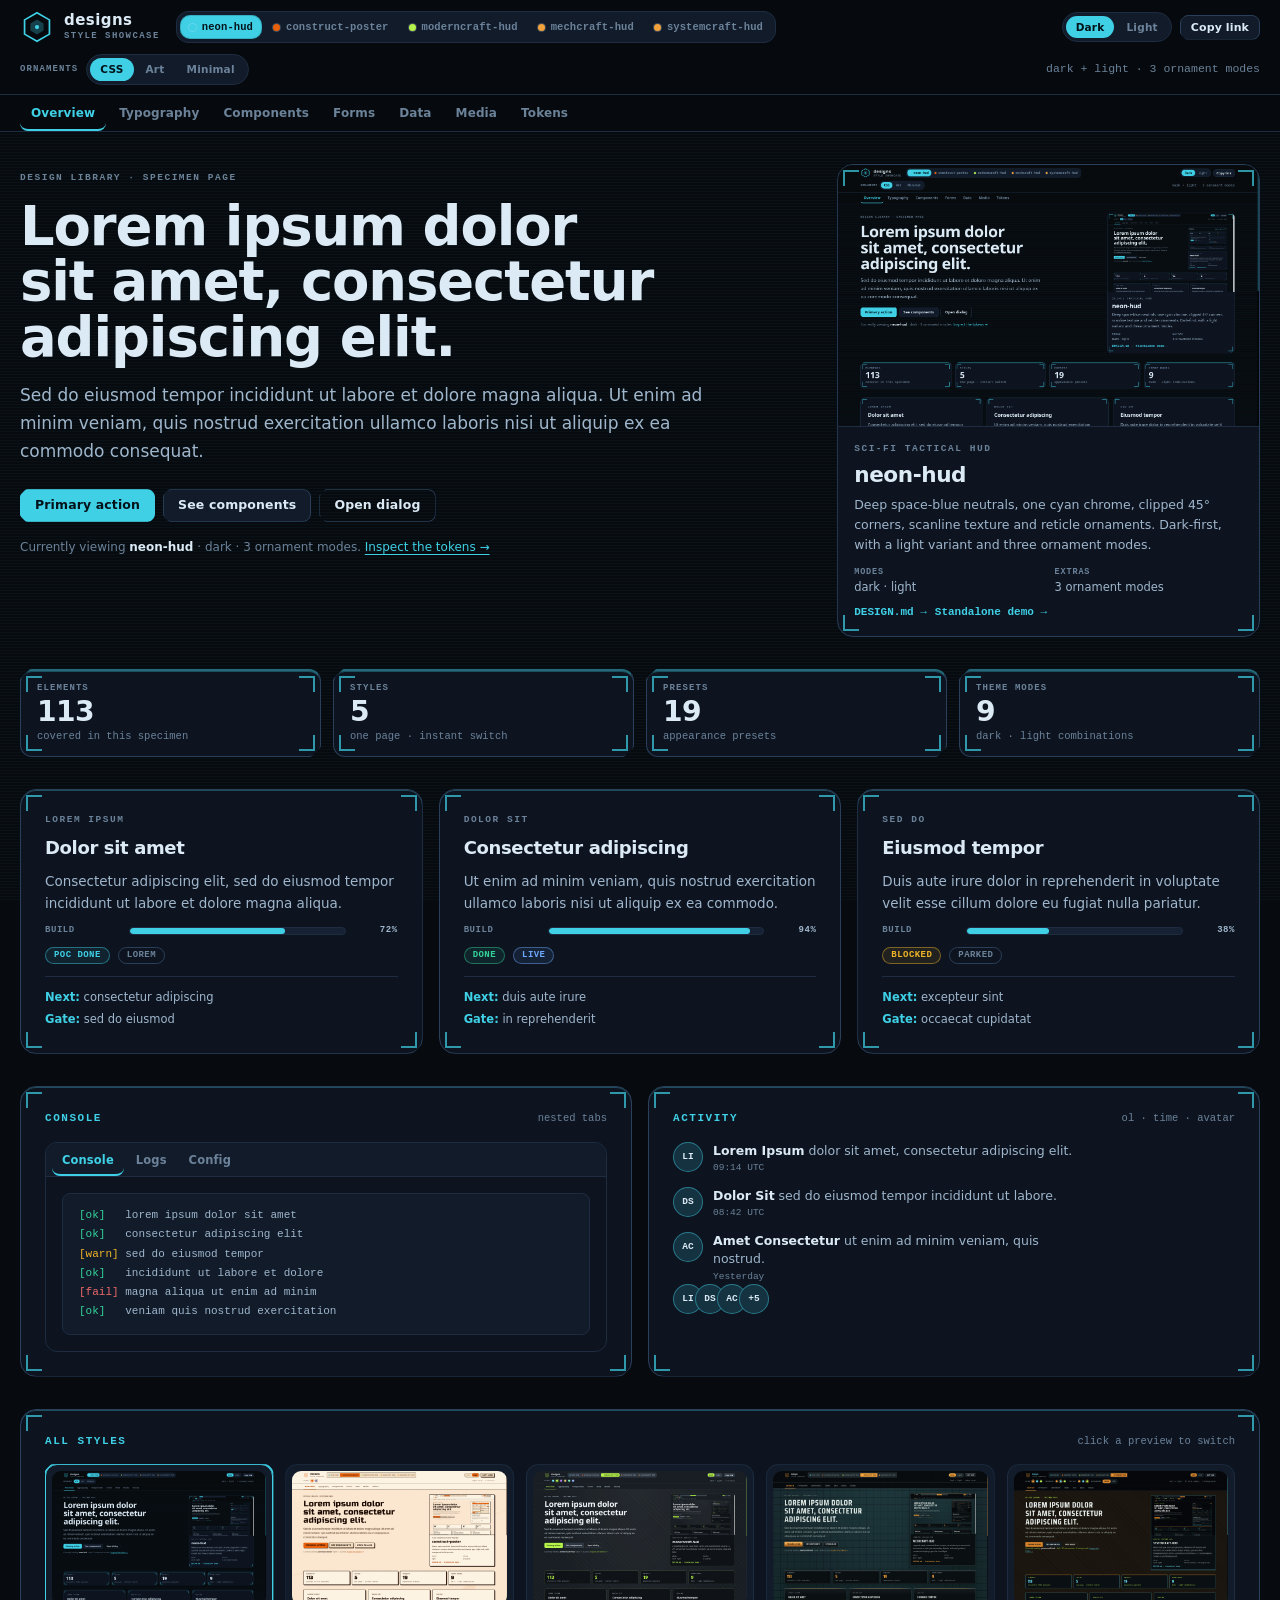
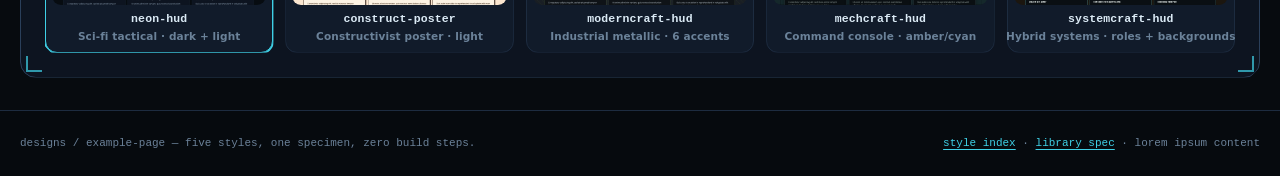
==== commit e8d460fc: "feat(example-page): add a scrollbar specimen Add a focusable vertical+horizontal scroll box to Compo" ====
--- a/example-page/index.html
+++ b/example-page/index.html
@@ -153,7 +153,7 @@
         </div>
         <div class="ds-stat">
           <div class="ds-stat-label">Presets</div>
-          <div class="ds-stat-value" id="kpi-presets">16</div>
+          <div class="ds-stat-value" id="kpi-presets">19</div>
           <div class="ds-stat-sub">appearance presets</div>
         </div>
         <div class="ds-stat">
@@ -536,6 +536,19 @@
             <div class="ds-skeleton is-wide"></div>
           </div>
         </div>
+      </section>
+
+      <section class="ds-panel">
+        <div class="ds-panelhead"><h2>Scrollbars</h2><span>vertical + horizontal</span></div>
+        <div class="ds-scroll" tabindex="0" aria-label="Scrollbar specimen — scroll in both directions">
+          <div class="ds-scroll-inner">
+            <p>Lorem ipsum dolor sit amet, consectetur adipiscing elit, sed do eiusmod tempor incididunt ut labore et dolore magna aliqua. Ut enim ad minim veniam, quis nostrud exercitation ullamco laboris nisi ut aliquip ex ea commodo consequat.</p>
+            <p>Duis aute irure dolor in reprehenderit in voluptate velit esse cillum dolore eu fugiat nulla pariatur. Excepteur sint occaecat cupidatat non proident, sunt in culpa qui officia deserunt mollit anim id est laborum.</p>
+            <p>Sed ut perspiciatis unde omnis iste natus error sit voluptatem accusantium doloremque laudantium, totam rem aperiam, eaque ipsa quae ab illo inventore veritatis et quasi architecto beatae vitae dicta sunt explicabo.</p>
+            <p>Nemo enim ipsam voluptatem quia voluptas sit aspernatur aut odit aut fugit, sed quia consequuntur magni dolores eos qui ratione voluptatem sequi nesciunt.</p>
+          </div>
+        </div>
+        <p class="ds-note" style="margin-top: 8px;">Scroll this box in both directions. The track and thumb take the active theme's scrollbar colours; the page, code blocks and table wrappers use the same treatment.</p>
       </section>
 
       <div class="ds-grid ds-grid-2">
--- a/styles/systemcraft-hud/theme.css
+++ b/styles/systemcraft-hud/theme.css
@@ -5,7 +5,8 @@
 
    Usage:
      <html data-theme="systemcraft-hud" data-mode="dark"
-           data-roles="amber-cyan-lime" data-bg="sahara">
+           data-prime="amber" data-secondary="cyan" data-tertiary="lime"
+           data-bg="sahara">
      <link rel="stylesheet" href="theme.css">
 
    Roles: amber / cyan / lime, in six permutations. Each colour
@@ -103,7 +104,7 @@
   --lime-line: #6f9b2e;
   --lime-ink: #0d1605;
 
-  /* default role order: amber prime · cyan secondary · lime tertiary */
+  /* default role assignment: amber prime · cyan secondary · lime tertiary */
   --acc: var(--amber);
   --acc-tone: var(--amber-fill);
   --acc-soft: var(--amber-soft);
@@ -124,7 +125,7 @@
   --chrome-2: var(--acc-soft);
   --chrome-line: var(--acc-line);
   --chrome-glow: color-mix(in srgb, var(--acc) 22%, transparent);
-  --card-border: color-mix(in srgb, var(--acc) 30%, var(--card-line));
+  --card-border: var(--sec);
   --card-shadow-hot: 0 0 0 1px var(--acc),
     0 12px 26px color-mix(in srgb, var(--acc) 15%, transparent);
 }
@@ -181,113 +182,77 @@
   --lime-ink: #0d1605;
 }
 
-/* ------------------------------------------------------------ role orders */
-[data-theme="systemcraft-hud"][data-roles="amber-cyan-lime"] {
+/* ------------------------------------------------------------ roles */
+[data-theme="systemcraft-hud"][data-prime="amber"] {
   --acc: var(--amber);
   --acc-tone: var(--amber-fill);
   --acc-soft: var(--amber-soft);
   --acc-line: var(--amber-line);
   --acc-ink: var(--amber-ink);
+}
+
+[data-theme="systemcraft-hud"][data-prime="cyan"] {
+  --acc: var(--cyan);
+  --acc-tone: var(--cyan-fill);
+  --acc-soft: var(--cyan-soft);
+  --acc-line: var(--cyan-line);
+  --acc-ink: var(--cyan-ink);
+}
+
+[data-theme="systemcraft-hud"][data-prime="lime"] {
+  --acc: var(--lime);
+  --acc-tone: var(--lime-fill);
+  --acc-soft: var(--lime-soft);
+  --acc-line: var(--lime-line);
+  --acc-ink: var(--lime-ink);
+}
+
+[data-theme="systemcraft-hud"][data-secondary="amber"] {
+  --sec: var(--amber);
+  --sec-tone: var(--amber-fill);
+  --sec-soft: var(--amber-soft);
+  --sec-line: var(--amber-line);
+  --sec-ink: var(--amber-ink);
+}
+
+[data-theme="systemcraft-hud"][data-secondary="cyan"] {
   --sec: var(--cyan);
   --sec-tone: var(--cyan-fill);
   --sec-soft: var(--cyan-soft);
   --sec-line: var(--cyan-line);
   --sec-ink: var(--cyan-ink);
+}
+
+[data-theme="systemcraft-hud"][data-secondary="lime"] {
+  --sec: var(--lime);
+  --sec-tone: var(--lime-fill);
+  --sec-soft: var(--lime-soft);
+  --sec-line: var(--lime-line);
+  --sec-ink: var(--lime-ink);
+}
+
+[data-theme="systemcraft-hud"][data-tertiary="amber"] {
+  --ter: var(--amber);
+  --ter-tone: var(--amber-fill);
+  --ter-soft: var(--amber-soft);
+  --ter-line: var(--amber-line);
+  --ter-ink: var(--amber-ink);
+}
+
+[data-theme="systemcraft-hud"][data-tertiary="cyan"] {
+  --ter: var(--cyan);
+  --ter-tone: var(--cyan-fill);
+  --ter-soft: var(--cyan-soft);
+  --ter-line: var(--cyan-line);
+  --ter-ink: var(--cyan-ink);
+}
+
+[data-theme="systemcraft-hud"][data-tertiary="lime"] {
   --ter: var(--lime);
   --ter-tone: var(--lime-fill);
   --ter-soft: var(--lime-soft);
   --ter-line: var(--lime-line);
   --ter-ink: var(--lime-ink);
-}
-
-[data-theme="systemcraft-hud"][data-roles="amber-lime-cyan"] {
-  --acc: var(--amber);
-  --acc-tone: var(--amber-fill);
-  --acc-soft: var(--amber-soft);
-  --acc-line: var(--amber-line);
-  --acc-ink: var(--amber-ink);
-  --sec: var(--lime);
-  --sec-tone: var(--lime-fill);
-  --sec-soft: var(--lime-soft);
-  --sec-line: var(--lime-line);
-  --sec-ink: var(--lime-ink);
-  --ter: var(--cyan);
-  --ter-tone: var(--cyan-fill);
-  --ter-soft: var(--cyan-soft);
-  --ter-line: var(--cyan-line);
-  --ter-ink: var(--cyan-ink);
-}
-
-[data-theme="systemcraft-hud"][data-roles="cyan-amber-lime"] {
-  --acc: var(--cyan);
-  --acc-tone: var(--cyan-fill);
-  --acc-soft: var(--cyan-soft);
-  --acc-line: var(--cyan-line);
-  --acc-ink: var(--cyan-ink);
-  --sec: var(--amber);
-  --sec-tone: var(--amber-fill);
-  --sec-soft: var(--amber-soft);
-  --sec-line: var(--amber-line);
-  --sec-ink: var(--amber-ink);
-  --ter: var(--lime);
-  --ter-tone: var(--lime-fill);
-  --ter-soft: var(--lime-soft);
-  --ter-line: var(--lime-line);
-  --ter-ink: var(--lime-ink);
-}
-
-[data-theme="systemcraft-hud"][data-roles="cyan-lime-amber"] {
-  --acc: var(--cyan);
-  --acc-tone: var(--cyan-fill);
-  --acc-soft: var(--cyan-soft);
-  --acc-line: var(--cyan-line);
-  --acc-ink: var(--cyan-ink);
-  --sec: var(--lime);
-  --sec-tone: var(--lime-fill);
-  --sec-soft: var(--lime-soft);
-  --sec-line: var(--lime-line);
-  --sec-ink: var(--lime-ink);
-  --ter: var(--amber);
-  --ter-tone: var(--amber-fill);
-  --ter-soft: var(--amber-soft);
-  --ter-line: var(--amber-line);
-  --ter-ink: var(--amber-ink);
-}
-
-[data-theme="systemcraft-hud"][data-roles="lime-amber-cyan"] {
-  --acc: var(--lime);
-  --acc-tone: var(--lime-fill);
-  --acc-soft: var(--lime-soft);
-  --acc-line: var(--lime-line);
-  --acc-ink: var(--lime-ink);
-  --sec: var(--amber);
-  --sec-tone: var(--amber-fill);
-  --sec-soft: var(--amber-soft);
-  --sec-line: var(--amber-line);
-  --sec-ink: var(--amber-ink);
-  --ter: var(--cyan);
-  --ter-tone: var(--cyan-fill);
-  --ter-soft: var(--cyan-soft);
-  --ter-line: var(--cyan-line);
-  --ter-ink: var(--cyan-ink);
-}
-
-[data-theme="systemcraft-hud"][data-roles="lime-cyan-amber"] {
-  --acc: var(--lime);
-  --acc-tone: var(--lime-fill);
-  --acc-soft: var(--lime-soft);
-  --acc-line: var(--lime-line);
-  --acc-ink: var(--lime-ink);
-  --sec: var(--cyan);
-  --sec-tone: var(--cyan-fill);
-  --sec-soft: var(--cyan-soft);
-  --sec-line: var(--cyan-line);
-  --sec-ink: var(--cyan-ink);
-  --ter: var(--amber);
-  --ter-tone: var(--amber-fill);
-  --ter-soft: var(--amber-soft);
-  --ter-line: var(--amber-line);
-  --ter-ink: var(--amber-ink);
 }
 
 /* ------------------------------------------------------------ base */
@@ -413,9 +378,8 @@
   color: var(--acc);
 }
 
-[data-theme="systemcraft-hud"] .sy-kicker,
-[data-theme="systemcraft-hud"] .sy-label {
-  color: var(--mut);
+[data-theme="systemcraft-hud"] .sy-kicker {
+  color: var(--ter);
   font: 600 10px/1.35 var(--f-mono);
   letter-spacing: 0.12em;
   text-transform: uppercase;
@@ -464,8 +428,15 @@
   flex-wrap: wrap;
 }
 
+[data-theme="systemcraft-hud"] .sy-label {
+  color: var(--mut);
+  font: 600 10px/1.35 var(--f-mono);
+  letter-spacing: 0.12em;
+  text-transform: uppercase;
+}
+
 [data-theme="systemcraft-hud"] .sy-meta {
-  color: var(--mut);
+  color: var(--ter);
   font: 10px/1.35 var(--f-mono);
   letter-spacing: 0.04em;
 }
@@ -487,12 +458,20 @@
   padding: var(--s4) var(--s5);
 }
 
+[data-theme="systemcraft-hud"] .sy-kpi {
+  border-top: 3px solid var(--acc);
+}
+
+[data-theme="systemcraft-hud"] .sy-kpi::before {
+  display: none;
+}
+
 [data-theme="systemcraft-hud"] .sy-card:hover,
 [data-theme="systemcraft-hud"] .sy-panel:hover {
-  border-color: var(--acc);
+  border-color: var(--sec);
   box-shadow:
-    0 0 0 1px var(--acc),
-    0 12px 24px color-mix(in srgb, var(--acc) 14%, transparent),
+    0 0 0 1px var(--sec),
+    0 12px 24px color-mix(in srgb, var(--sec) 14%, transparent),
     inset 0 1px 0 color-mix(in srgb, var(--ink) 7%, transparent);
 }
 
@@ -500,12 +479,13 @@
 [data-theme="systemcraft-hud"] .sy-panel::before {
   content: "";
   position: absolute;
-  top: 0;
-  left: 10px;
-  right: 10px;
+  left: 0;
+  right: 0;
+  bottom: 0;
   height: 1px;
-  background: var(--acc);
-  opacity: 0.45;
+  border-radius: 0 0 var(--r-sm) var(--r-sm);
+  background: var(--sec);
+  opacity: 1;
   pointer-events: none;
 }
 
@@ -608,12 +588,13 @@
 [data-theme="systemcraft-hud"] .sy-select {
   width: 100%;
   min-height: 34px;
-  border: 1px solid var(--line);
+  border: 1px solid color-mix(in srgb, var(--sec) 45%, var(--line));
   border-radius: var(--r-sm);
   background: var(--surface-2);
   color: var(--ink);
   padding: 7px 9px;
   font: 13px/1.3 var(--f-sans);
+  box-shadow: inset 0 1px 0 color-mix(in srgb, var(--ink) 5%, transparent);
 }
 
 [data-theme="systemcraft-hud"] .sy-input::placeholder {
@@ -627,6 +608,16 @@
   box-shadow: 0 0 0 1px var(--acc);
 }
 
+[data-theme="systemcraft-hud"] .sy-input[type="checkbox"],
+[data-theme="systemcraft-hud"] .sy-input[type="radio"] {
+  accent-color: var(--acc);
+}
+
+[data-theme="systemcraft-hud"] .sy-select option {
+  background: var(--surface);
+  color: var(--ink);
+}
+
 [data-theme="systemcraft-hud"] .sy-field {
   display: flex;
   flex-direction: column;
@@ -634,8 +625,8 @@
 }
 
 [data-theme="systemcraft-hud"] .sy-field > span {
-  color: var(--mut);
-  font: 600 10px/1.2 var(--f-mono);
+  color: var(--ter);
+  font: 600 10px/1.2 var(--f-display);
   letter-spacing: 0.1em;
   text-transform: uppercase;
 }
@@ -824,3 +815,42 @@
     transition: none;
   }
 }
+
+
+/* ------------------------------------------------------------ scrollbars */
+[data-theme="systemcraft-hud"] {
+  scrollbar-color: color-mix(in srgb, var(--sec) 65%, var(--surface-2)) var(--bg-2);
+  scrollbar-width: thin;
+}
+
+[data-theme="systemcraft-hud"]::-webkit-scrollbar,
+[data-theme="systemcraft-hud"] ::-webkit-scrollbar {
+  width: 10px;
+  height: 10px;
+}
+
+[data-theme="systemcraft-hud"]::-webkit-scrollbar-track,
+[data-theme="systemcraft-hud"] ::-webkit-scrollbar-track {
+  background: var(--bg-2);
+}
+
+[data-theme="systemcraft-hud"]::-webkit-scrollbar-thumb,
+[data-theme="systemcraft-hud"] ::-webkit-scrollbar-thumb {
+  background: color-mix(in srgb, var(--sec) 65%, var(--surface-2));
+  border: 2px solid var(--bg-2);
+  border-radius: var(--r-full);
+}
+
+[data-theme="systemcraft-hud"]::-webkit-scrollbar-thumb:hover,
+[data-theme="systemcraft-hud"] ::-webkit-scrollbar-thumb:hover {
+  background: var(--sec);
+}
+
+[data-theme="systemcraft-hud"]::-webkit-scrollbar-corner,
+[data-theme="systemcraft-hud"] ::-webkit-scrollbar-corner {
+  background: var(--bg-2);
+}
+
+[data-theme="systemcraft-hud"] textarea.sy-input {
+  scrollbar-color: color-mix(in srgb, var(--sec) 65%, var(--surface-2)) var(--surface-2);
+}
--- a/example-page/showcase.css
+++ b/example-page/showcase.css
@@ -247,8 +247,6 @@
   font: 12.5px/1.7 var(--f-mono);
   color: var(--ink-2);
   tab-size: 2;
-  scrollbar-width: thin;
-  scrollbar-color: var(--line-2) transparent;
 }
 
 pre code {
@@ -1541,6 +1539,31 @@
   font-size: 12px;
 }
 
+.ds-scroll {
+  max-height: 210px;
+  overflow: auto;
+  border: 1px solid var(--line);
+  border-radius: var(--r-md);
+  background: var(--surface-2);
+  scrollbar-gutter: stable;
+}
+
+.ds-scroll-inner {
+  width: 1350px;
+  min-height: 340px;
+  padding: var(--s4);
+  display: flex;
+  flex-direction: column;
+  gap: var(--s2);
+}
+
+.ds-scroll-inner p {
+  max-width: 90ch;
+  color: var(--ink-2);
+  font-size: 12.5px;
+  line-height: 1.6;
+}
+
 .ds-skeleton {
   height: 10px;
   border-radius: var(--r-full);
@@ -3475,24 +3498,52 @@
 [data-theme="systemcraft-hud"] .ds-panel::before {
   content: "";
   position: absolute;
-  left: 8px;
-  right: 8px;
-  top: 0;
+  left: 0;
+  right: 0;
+  bottom: 0;
   height: 1px;
-  background: var(--acc);
-  opacity: 0.6;
+  border-radius: 0 0 var(--r-sm) var(--r-sm);
+  background: var(--sec);
+  opacity: 1;
   pointer-events: none;
 }
 
 [data-theme="systemcraft-hud"] .ds-card:hover,
 [data-theme="systemcraft-hud"] .ds-panel:hover,
 [data-theme="systemcraft-hud"] .ds-stat:hover {
+  border-color: var(--sec);
+  box-shadow:
+    0 0 0 1px var(--sec),
+    0 12px 24px color-mix(in srgb, var(--sec) 14%, transparent),
+    inset 0 1px 0 color-mix(in srgb, var(--ink) 7%, transparent);
+}
+
+[data-theme="systemcraft-hud"] .ds-stat {
+  border-top: 3px solid var(--acc);
+}
+
+[data-theme="systemcraft-hud"] .ds-kicker,
+[data-theme="systemcraft-hud"] .ds-meta,
+[data-theme="systemcraft-hud"] .ds-note,
+[data-theme="systemcraft-hud"] .ds-hero-note,
+[data-theme="systemcraft-hud"] .ds-stat-label,
+[data-theme="systemcraft-hud"] .ds-stat-sub,
+[data-theme="systemcraft-hud"] .ds-label,
+[data-theme="systemcraft-hud"] .ds-barlabel {
+  color: var(--ter);
+}
+
+[data-theme="systemcraft-hud"] .ds-inputgroup input {
+  background: var(--surface-2);
+  border-color: color-mix(in srgb, var(--sec) 45%, var(--line));
+  border-radius: var(--r-sm);
+  color: var(--ink);
+  box-shadow: inset 0 1px 0 color-mix(in srgb, var(--ink) 5%, transparent);
+}
+
+[data-theme="systemcraft-hud"] .ds-inputgroup input:focus {
   border-color: var(--acc);
-  box-shadow: var(--card-shadow-hot);
-}
-
-[data-theme="systemcraft-hud"] .ds-stat {
-  border-top: 1px solid var(--acc-line);
+  box-shadow: 0 0 0 1px var(--acc);
 }
 
 [data-theme="systemcraft-hud"] .ds-stat-value {
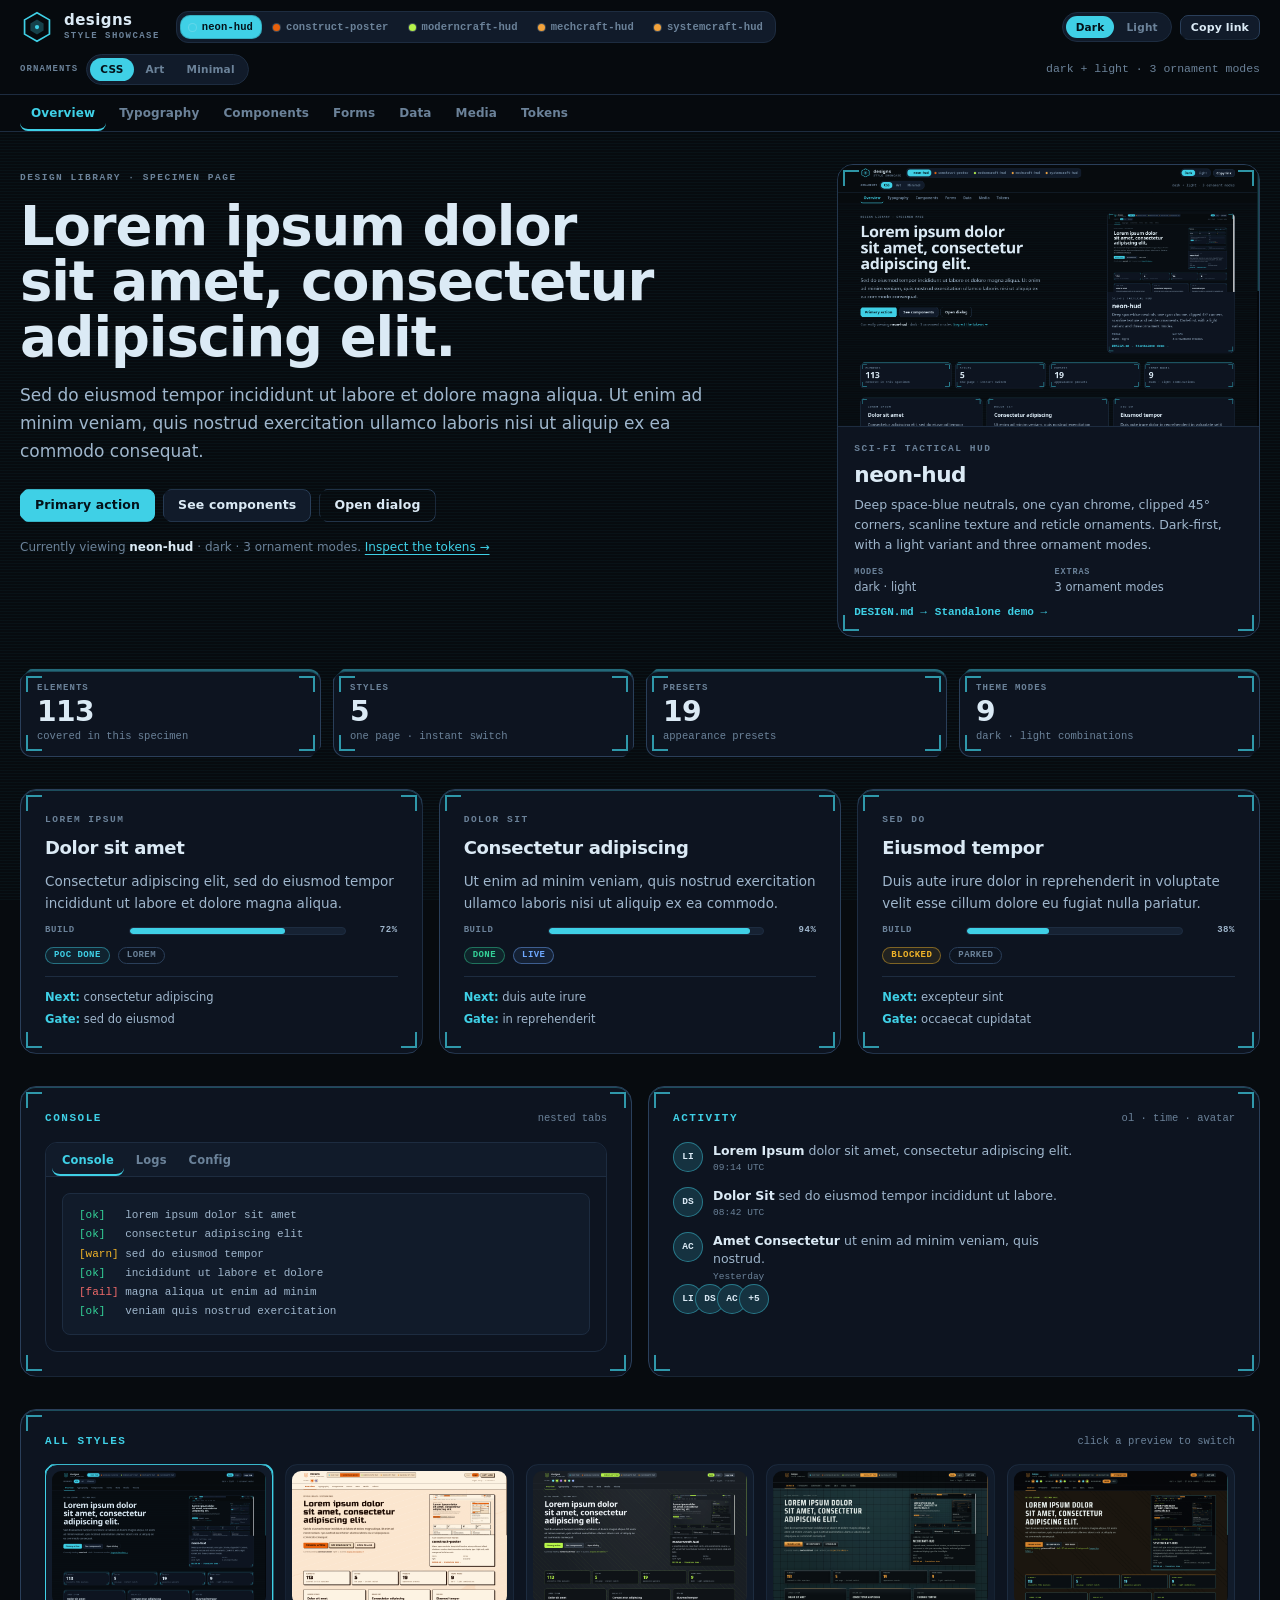
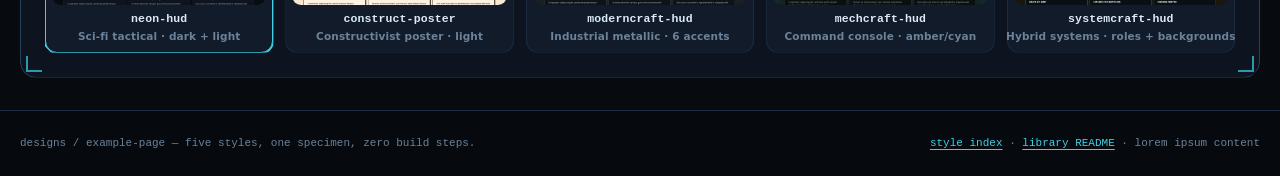
==== commit 464eb5f3: "chore(repo): prepare the standalone brewing-designs repo Add the public README, MIT license, third-p" ====
--- a/example-page/index.html
+++ b/example-page/index.html
@@ -1077,7 +1077,7 @@
   <footer class="ds-footer">
     <div class="ds-footer-inner">
       <span>designs / example-page — five styles, one specimen, zero build steps.</span>
-      <span><a href="../styles/README.md">style index</a> · <a href="../SPEC.md">library spec</a> · lorem ipsum content</span>
+      <span><a href="../styles/README.md">style index</a> · <a href="../README.md">library README</a> · lorem ipsum content</span>
     </div>
   </footer>
 </div>
--- a/styles/neon-hud/theme.css
+++ b/styles/neon-hud/theme.css
@@ -226,3 +226,37 @@
 @media (prefers-reduced-motion: reduce) {
   * { transition-duration: 0ms !important; animation-duration: 0ms !important; }
 }
+
+/* ------------------------------------------------------------ scrollbars */
+[data-theme="neon-hud"] {
+  scrollbar-color: color-mix(in srgb, var(--chrome) 55%, var(--surface-2)) var(--bg-2);
+  scrollbar-width: thin;
+}
+
+[data-theme="neon-hud"]::-webkit-scrollbar,
+[data-theme="neon-hud"] ::-webkit-scrollbar {
+  width: 9px;
+  height: 9px;
+}
+
+[data-theme="neon-hud"]::-webkit-scrollbar-track,
+[data-theme="neon-hud"] ::-webkit-scrollbar-track {
+  background: var(--bg-2);
+}
+
+[data-theme="neon-hud"]::-webkit-scrollbar-thumb,
+[data-theme="neon-hud"] ::-webkit-scrollbar-thumb {
+  background: color-mix(in srgb, var(--chrome) 55%, var(--surface-2));
+  border: 2px solid var(--bg-2);
+  border-radius: 2px;
+}
+
+[data-theme="neon-hud"]::-webkit-scrollbar-thumb:hover,
+[data-theme="neon-hud"] ::-webkit-scrollbar-thumb:hover {
+  background: var(--chrome);
+}
+
+[data-theme="neon-hud"]::-webkit-scrollbar-corner,
+[data-theme="neon-hud"] ::-webkit-scrollbar-corner {
+  background: var(--bg-2);
+}
--- a/styles/construct-poster/theme.css
+++ b/styles/construct-poster/theme.css
@@ -319,3 +319,37 @@
 @media (prefers-reduced-motion: reduce) {
   * { transition-duration: 0ms !important; animation-duration: 0ms !important; }
 }
+
+/* ------------------------------------------------------------ scrollbars */
+[data-theme="construct-poster"] {
+  scrollbar-color: var(--line) var(--surface-2);
+  scrollbar-width: thin;
+}
+
+[data-theme="construct-poster"]::-webkit-scrollbar,
+[data-theme="construct-poster"] ::-webkit-scrollbar {
+  width: 12px;
+  height: 12px;
+}
+
+[data-theme="construct-poster"]::-webkit-scrollbar-track,
+[data-theme="construct-poster"] ::-webkit-scrollbar-track {
+  background: var(--surface-2);
+}
+
+[data-theme="construct-poster"]::-webkit-scrollbar-thumb,
+[data-theme="construct-poster"] ::-webkit-scrollbar-thumb {
+  background: var(--line);
+  border: 2px solid var(--surface-2);
+  border-radius: 0;
+}
+
+[data-theme="construct-poster"]::-webkit-scrollbar-thumb:hover,
+[data-theme="construct-poster"] ::-webkit-scrollbar-thumb:hover {
+  background: var(--chrome);
+}
+
+[data-theme="construct-poster"]::-webkit-scrollbar-corner,
+[data-theme="construct-poster"] ::-webkit-scrollbar-corner {
+  background: var(--surface-2);
+}
--- a/styles/moderncraft-hud/theme.css
+++ b/styles/moderncraft-hud/theme.css
@@ -916,3 +916,37 @@
     animation-iteration-count: 1 !important;
   }
 }
+
+/* ------------------------------------------------------------ scrollbars */
+[data-theme="moderncraft-hud"] {
+  scrollbar-color: color-mix(in srgb, var(--acc) 55%, var(--surface-2)) var(--bg-2);
+  scrollbar-width: thin;
+}
+
+[data-theme="moderncraft-hud"]::-webkit-scrollbar,
+[data-theme="moderncraft-hud"] ::-webkit-scrollbar {
+  width: 10px;
+  height: 10px;
+}
+
+[data-theme="moderncraft-hud"]::-webkit-scrollbar-track,
+[data-theme="moderncraft-hud"] ::-webkit-scrollbar-track {
+  background: var(--bg-2);
+}
+
+[data-theme="moderncraft-hud"]::-webkit-scrollbar-thumb,
+[data-theme="moderncraft-hud"] ::-webkit-scrollbar-thumb {
+  background: color-mix(in srgb, var(--acc) 55%, var(--surface-2));
+  border: 2px solid var(--bg-2);
+  border-radius: var(--r-full);
+}
+
+[data-theme="moderncraft-hud"]::-webkit-scrollbar-thumb:hover,
+[data-theme="moderncraft-hud"] ::-webkit-scrollbar-thumb:hover {
+  background: var(--acc);
+}
+
+[data-theme="moderncraft-hud"]::-webkit-scrollbar-corner,
+[data-theme="moderncraft-hud"] ::-webkit-scrollbar-corner {
+  background: var(--bg-2);
+}
--- a/styles/mechcraft-hud/theme.css
+++ b/styles/mechcraft-hud/theme.css
@@ -1077,3 +1077,37 @@
     animation-duration: 0.01ms !important;
   }
 }
+
+/* ------------------------------------------------------------ scrollbars */
+[data-theme="mechcraft-hud"] {
+  scrollbar-color: color-mix(in srgb, var(--acc) 55%, var(--cc-bezel)) var(--surface-card);
+  scrollbar-width: thin;
+}
+
+[data-theme="mechcraft-hud"]::-webkit-scrollbar,
+[data-theme="mechcraft-hud"] ::-webkit-scrollbar {
+  width: 12px;
+  height: 12px;
+}
+
+[data-theme="mechcraft-hud"]::-webkit-scrollbar-track,
+[data-theme="mechcraft-hud"] ::-webkit-scrollbar-track {
+  background: var(--surface-card);
+}
+
+[data-theme="mechcraft-hud"]::-webkit-scrollbar-thumb,
+[data-theme="mechcraft-hud"] ::-webkit-scrollbar-thumb {
+  background: color-mix(in srgb, var(--acc) 55%, var(--cc-bezel));
+  border: 2px solid var(--surface-card);
+  border-radius: 2px;
+}
+
+[data-theme="mechcraft-hud"]::-webkit-scrollbar-thumb:hover,
+[data-theme="mechcraft-hud"] ::-webkit-scrollbar-thumb:hover {
+  background: var(--acc);
+}
+
+[data-theme="mechcraft-hud"]::-webkit-scrollbar-corner,
+[data-theme="mechcraft-hud"] ::-webkit-scrollbar-corner {
+  background: var(--surface-card);
+}
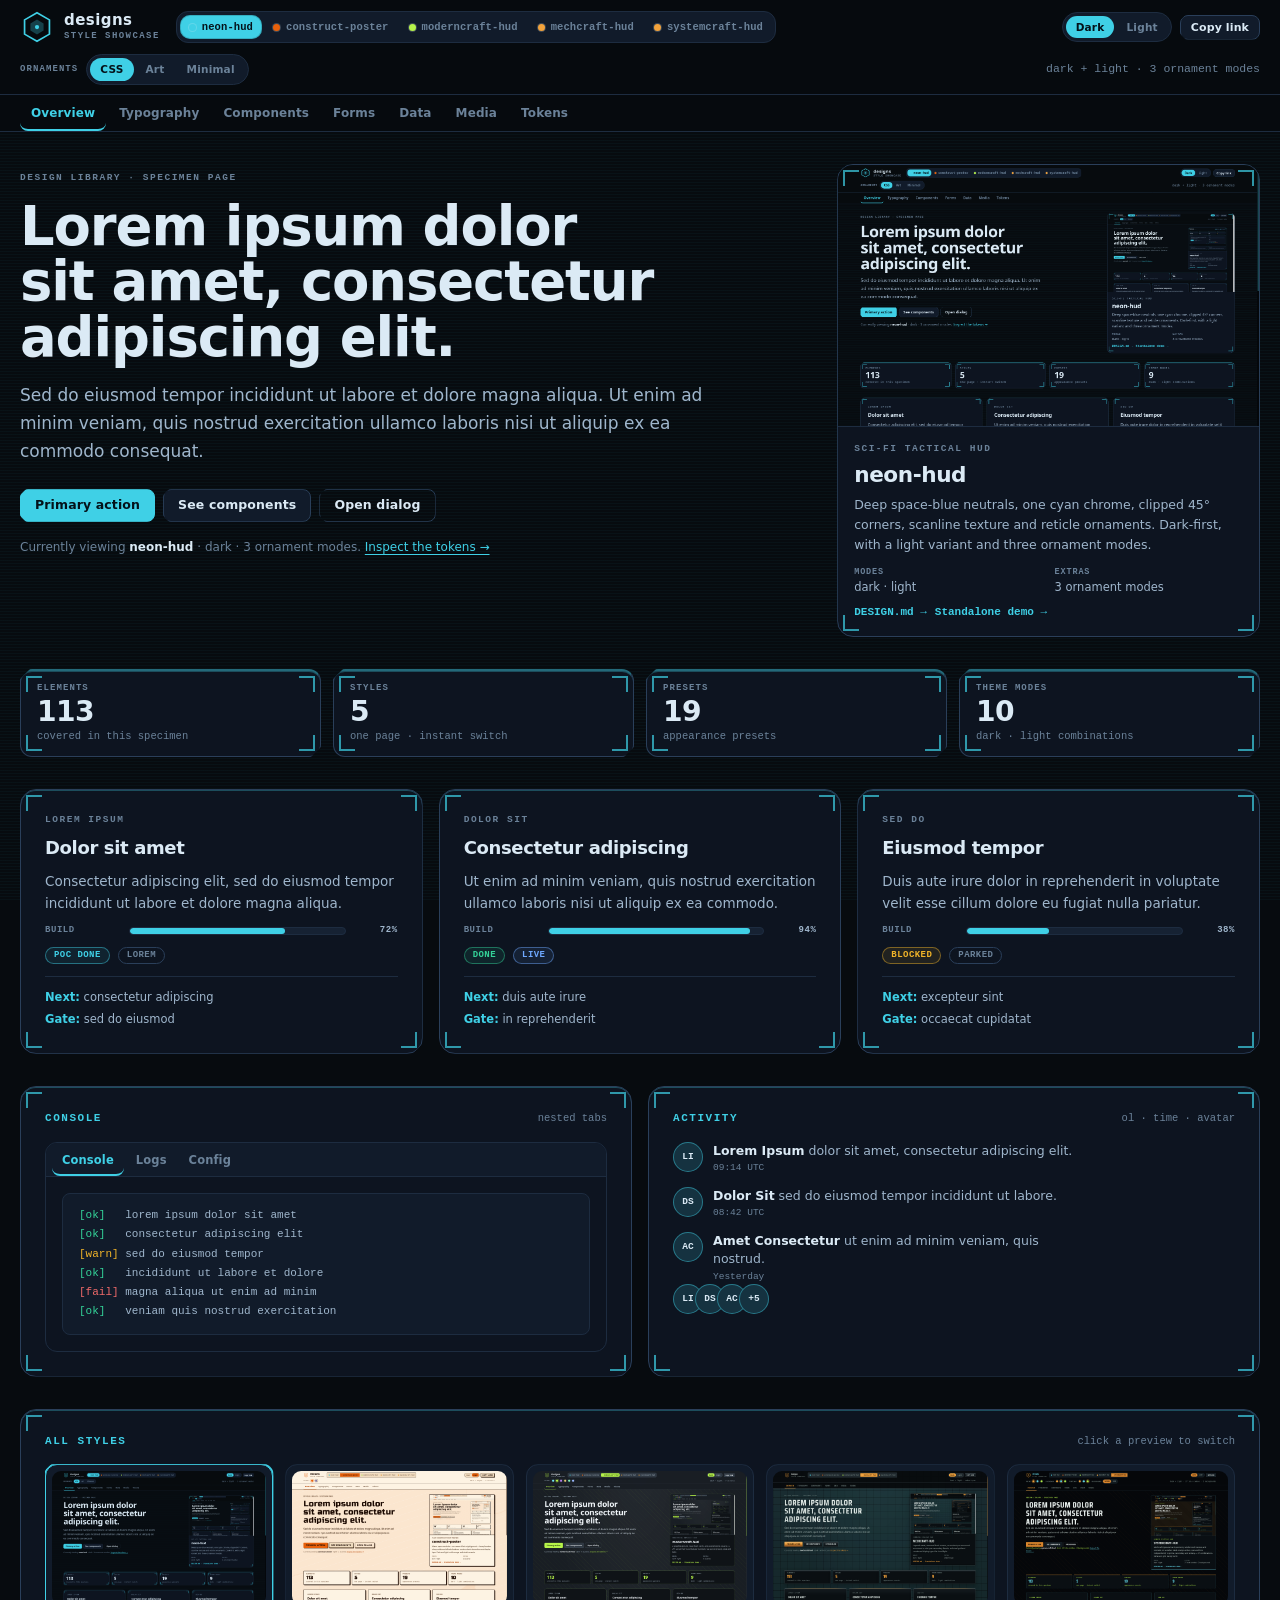
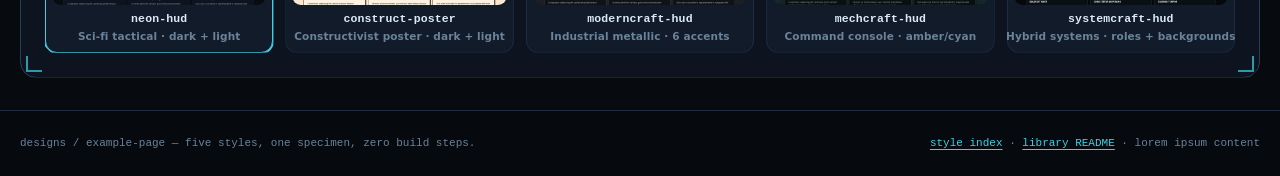
==== commit 3923dd08: "feat(construct-poster): add a dark mode Add a warm-night dark variant (orange and violet) with a cre" ====
--- a/example-page/index.html
+++ b/example-page/index.html
@@ -158,7 +158,7 @@
         </div>
         <div class="ds-stat">
           <div class="ds-stat-label">Theme modes</div>
-          <div class="ds-stat-value" id="kpi-modes">9</div>
+          <div class="ds-stat-value" id="kpi-modes">10</div>
           <div class="ds-stat-sub">dark · light combinations</div>
         </div>
       </div>
@@ -268,7 +268,7 @@
           </button>
           <button class="ds-gallery-item" type="button" data-style-choice="construct-poster" aria-pressed="false">
             <img src="../styles/construct-poster/preview.png" alt="construct-poster preview" width="640" height="400" loading="lazy">
-            <span>construct-poster</span><small>Constructivist poster · light</small>
+            <span>construct-poster</span><small>Constructivist poster · dark + light</small>
           </button>
           <button class="ds-gallery-item" type="button" data-style-choice="moderncraft-hud" aria-pressed="false">
             <img src="../styles/moderncraft-hud/preview.png" alt="moderncraft-hud preview" width="640" height="400" loading="lazy">
--- a/styles/construct-poster/theme.css
+++ b/styles/construct-poster/theme.css
@@ -1,18 +1,18 @@
 /* ============================================================
    construct-poster — a flat, cell-shaded constructivist-poster web style
-   Warm paper neutrals, one chrome hue, heavy flat borders, sharp
-   offset "cell" shadows, constructivist background decoration.
+   Warm paper (light) / warm night (dark) neutrals, one chrome hue, heavy flat
+   borders, sharp offset "cell" shadows, constructivist background decoration.
 
    Portable: everything below is the STYLE. Brand/status colours
    are declared as PART-LEVEL ACCENTS (data-accent) and PROJECT
    SLOTS, left for the host project to re-point.
 
    Usage:
-     <html data-theme="construct-poster" data-accent="orange">
+     <html data-theme="construct-poster" data-mode="light" data-accent="orange">
      <link rel="stylesheet" href="theme.css">
    Or drop just the :root token block into an existing system.
 
-   Modes: light only (faithful to the source theme).
+   Modes: light (canonical paper) | dark (warm night ground).
    Accents: "orange" (canonical) | "violet" (alt).
    License: MIT (code).
    ============================================================ */
@@ -20,6 +20,7 @@
 /* ---- tokens: default = orange ---- */
 :root,
 [data-theme="construct-poster"] {
+  color-scheme: light;
   /* neutrals — warm paper */
   --bg:        #fdf3e3;
   --bg-2:      #f0dcc0;
@@ -42,6 +43,7 @@
   /* cell-shadow: the sharp, un-blurred offset that defines the style */
   --cell-shadow: #1a0800;
   --cell: 4px;
+  --scrim: color-mix(in srgb, #1a0800 62%, transparent);
 
   /* status */
   --good: #2e7d32; --warn: #f1c40f; --bad: #c0392b; --info: #1d5f8a;
@@ -93,6 +95,60 @@
   --gold: #cbbf8f;
 }
 
+/* ---- mode: dark (warm night paper, inverted line) ---- */
+[data-theme="construct-poster"][data-mode="dark"] {
+  color-scheme: dark;
+  --bg:        #120b08;
+  --bg-2:      #1a0e09;
+  --surface:   #1c0f09;
+  --surface-2: #26140c;
+  --surface-3: #321a0e;
+  --line:      #f4e3cb;
+  --line-2:    #d8c3aa;
+  --ink:       #f6e8d6;
+  --ink-2:     #d8c3aa;
+  --mut:       #a88d75;
+
+  --chrome:        #ff7a1a;
+  --chrome-2:      #ffb066;
+  --chrome-bright: #ffc08a;
+  --chrome-soft:   #6a3210;
+  --chrome-pale:   #2a1309;
+
+  --cell-shadow: #050201;
+  --scrim: color-mix(in srgb, #000 72%, transparent);
+  --gold: #e6c15c;
+  --good: #7bd88f; --warn: #f0c24b; --bad: #ff8b7a; --info: #8fc7ff;
+  --tex: repeating-linear-gradient(-18deg, transparent 0 38px, color-mix(in srgb, var(--chrome) 7%, transparent) 38px 44px);
+}
+
+/* ---- dark + violet ---- */
+[data-theme="construct-poster"][data-mode="dark"][data-accent="violet"] {
+  color-scheme: dark;
+  --bg:        #110d16;
+  --bg-2:      #18111f;
+  --surface:   #1b1424;
+  --surface-2: #241a30;
+  --surface-3: #30233d;
+  --line:      #efe4ff;
+  --line-2:    #d3c1ec;
+  --ink:       #f3ecfb;
+  --ink-2:     #d3c1ec;
+  --mut:       #a795c2;
+
+  --chrome:        #b8a6e0;
+  --chrome-2:      #d8c8ff;
+  --chrome-bright: #e7dcff;
+  --chrome-soft:   #4a3a66;
+  --chrome-pale:   #241b33;
+
+  --cell-shadow: #07040c;
+  --scrim: color-mix(in srgb, #000 70%, transparent);
+  --gold: #d9c98a;
+  --good: #7bd88f; --warn: #f0c24b; --bad: #ff8b7a; --info: #8fc7ff;
+  --tex: repeating-linear-gradient(-18deg, transparent 0 38px, color-mix(in srgb, var(--chrome) 7%, transparent) 38px 44px);
+}
+
 /* ============================================================
    BASE
    ============================================================ */
@@ -213,6 +269,20 @@
   background-image: url("data:image/svg+xml,%3Csvg width='10' height='6' xmlns='http://www.w3.org/2000/svg'%3E%3Cpath d='M0 0l5 6 5-6z' fill='%23e8600a'/%3E%3C/svg%3E");
   background-repeat: no-repeat; background-position: right 12px center;
 }
+[data-theme="construct-poster"][data-accent="violet"] .select {
+  background-image: url("data:image/svg+xml,%3Csvg width='10' height='6' xmlns='http://www.w3.org/2000/svg'%3E%3Cpath d='M0 0l5 6 5-6z' fill='%238578a8'/%3E%3C/svg%3E");
+}
+[data-theme="construct-poster"][data-mode="dark"] .select {
+  background-image: url("data:image/svg+xml,%3Csvg width='10' height='6' xmlns='http://www.w3.org/2000/svg'%3E%3Cpath d='M0 0l5 6 5-6z' fill='%23ff7a1a'/%3E%3C/svg%3E");
+}
+[data-theme="construct-poster"][data-mode="dark"][data-accent="violet"] .select {
+  background-image: url("data:image/svg+xml,%3Csvg width='10' height='6' xmlns='http://www.w3.org/2000/svg'%3E%3Cpath d='M0 0l5 6 5-6z' fill='%23b8a6e0'/%3E%3C/svg%3E");
+}
+[data-theme="construct-poster"][data-mode="dark"] .input::placeholder,
+[data-theme="construct-poster"][data-mode="dark"] .textarea::placeholder {
+  color: var(--mut);
+  opacity: .9;
+}
 .label {
   display: block; font-family: var(--f-display); font-size: 11px;
   color: var(--chrome-2); letter-spacing: 2px; margin-bottom: 4px; text-transform: uppercase;
@@ -278,7 +348,7 @@
 
 /* --- Modal --- */
 .modal { position: fixed; inset: 0; z-index: 2000; display: none; align-items: center; justify-content: center;
-  background: color-mix(in srgb, var(--line) 62%, transparent); }
+  background: var(--scrim); }
 .modal.open { display: flex; }
 .modal-box {
   width: min(680px, 92vw); max-height: 80vh; display: flex; flex-direction: column;
--- a/styles/systemcraft-hud/theme.css
+++ b/styles/systemcraft-hud/theme.css
@@ -125,7 +125,7 @@
   --chrome-2: var(--acc-soft);
   --chrome-line: var(--acc-line);
   --chrome-glow: color-mix(in srgb, var(--acc) 22%, transparent);
-  --card-border: var(--sec);
+  --card-border: color-mix(in srgb, var(--sec) 30%, var(--card-line));
   --card-shadow-hot: 0 0 0 1px var(--acc),
     0 12px 26px color-mix(in srgb, var(--acc) 15%, transparent);
 }
--- a/example-page/showcase.css
+++ b/example-page/showcase.css
@@ -27,6 +27,10 @@
   --ds-on-accent: var(--line);
 }
 
+[data-theme="construct-poster"][data-mode="dark"] {
+  --ds-on-accent: var(--bg);
+}
+
 [data-theme="moderncraft-hud"] {
   --ds-card-surface: var(--surface-card);
   --ds-card-border: var(--card-border);
@@ -41,8 +45,7 @@
 html[data-mode="dark"] {
   color-scheme: dark;
 }
-html[data-mode="light"],
-html[data-theme="construct-poster"] {
+html[data-mode="light"] {
   color-scheme: light;
 }
 
@@ -3218,13 +3221,13 @@
 }
 
 [data-theme="construct-poster"] .ds-btn.primary {
-  color: var(--line);
+  color: var(--ds-on-accent);
   background: var(--chrome);
 }
 
 [data-theme="construct-poster"] .ds-btn.primary:hover {
   background: var(--chrome-bright);
-  color: var(--line);
+  color: var(--ds-on-accent);
 }
 
 [data-theme="construct-poster"] .ds-chip,
